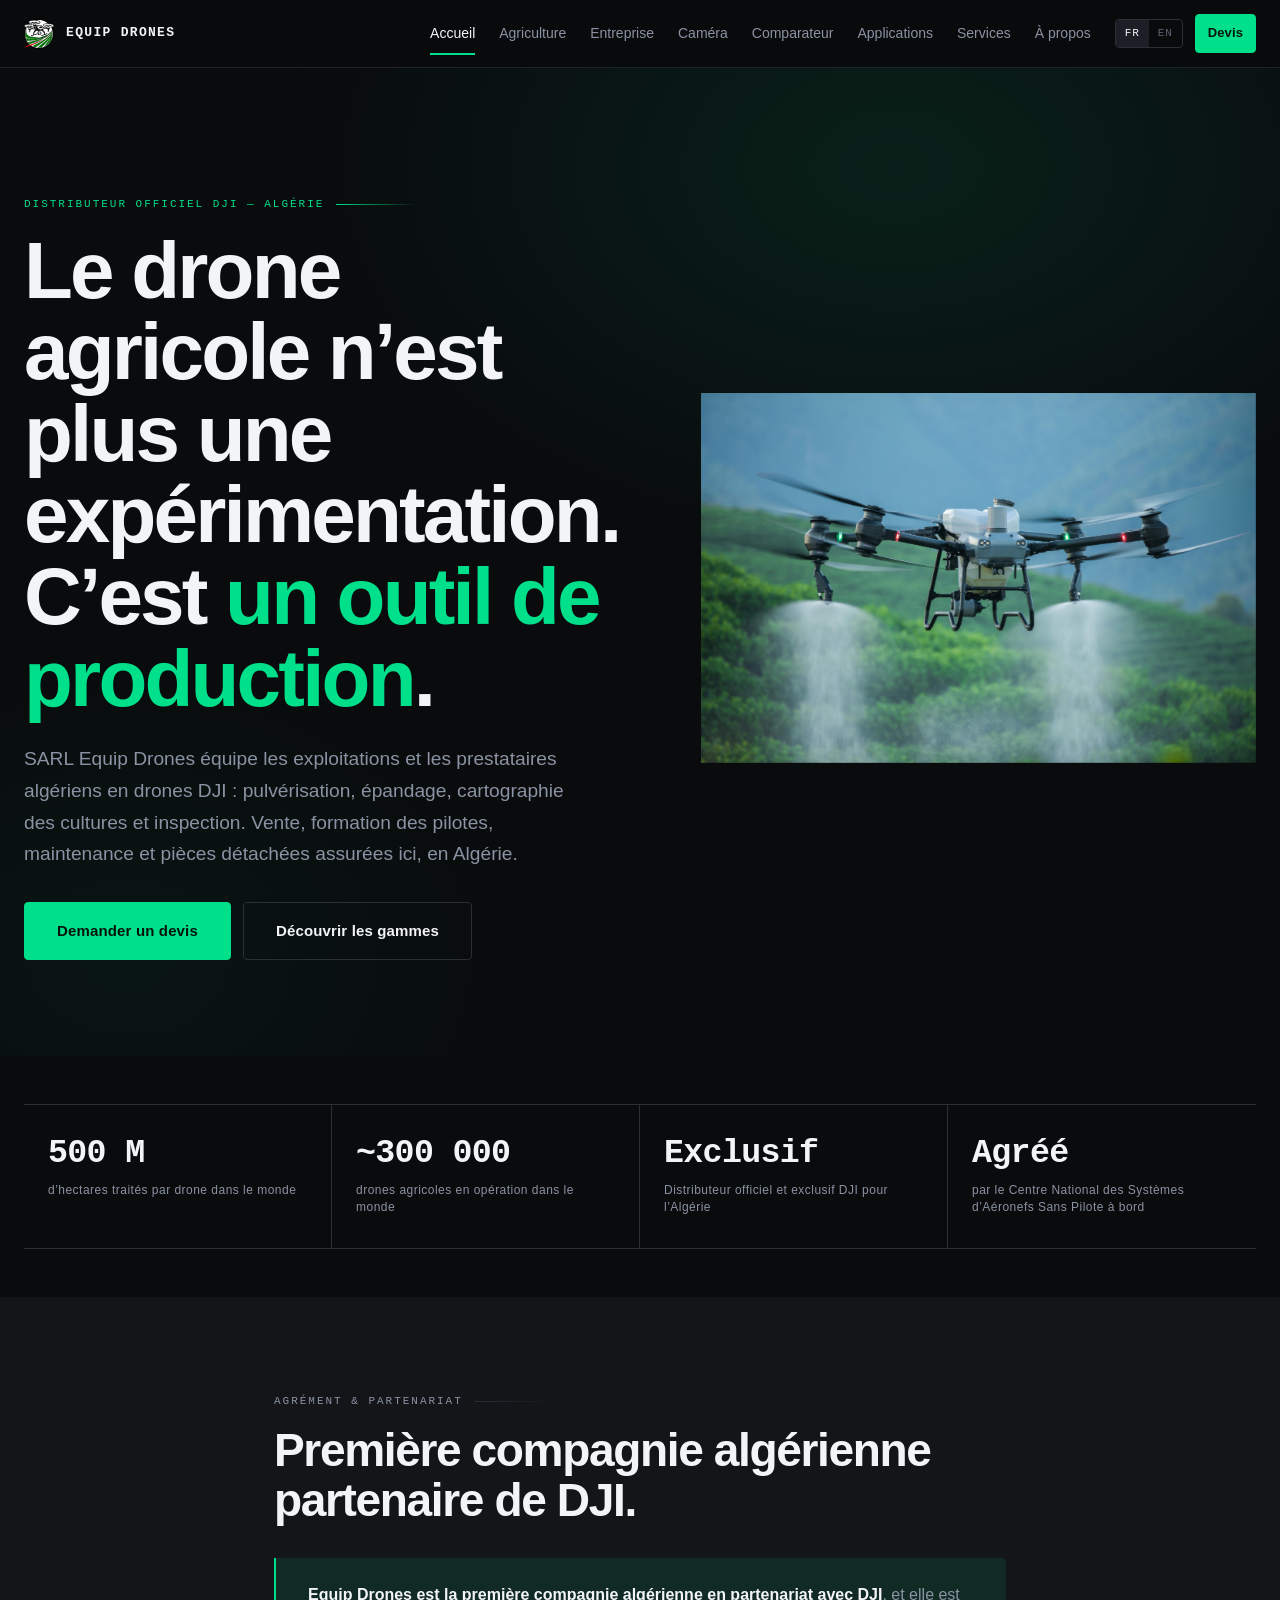
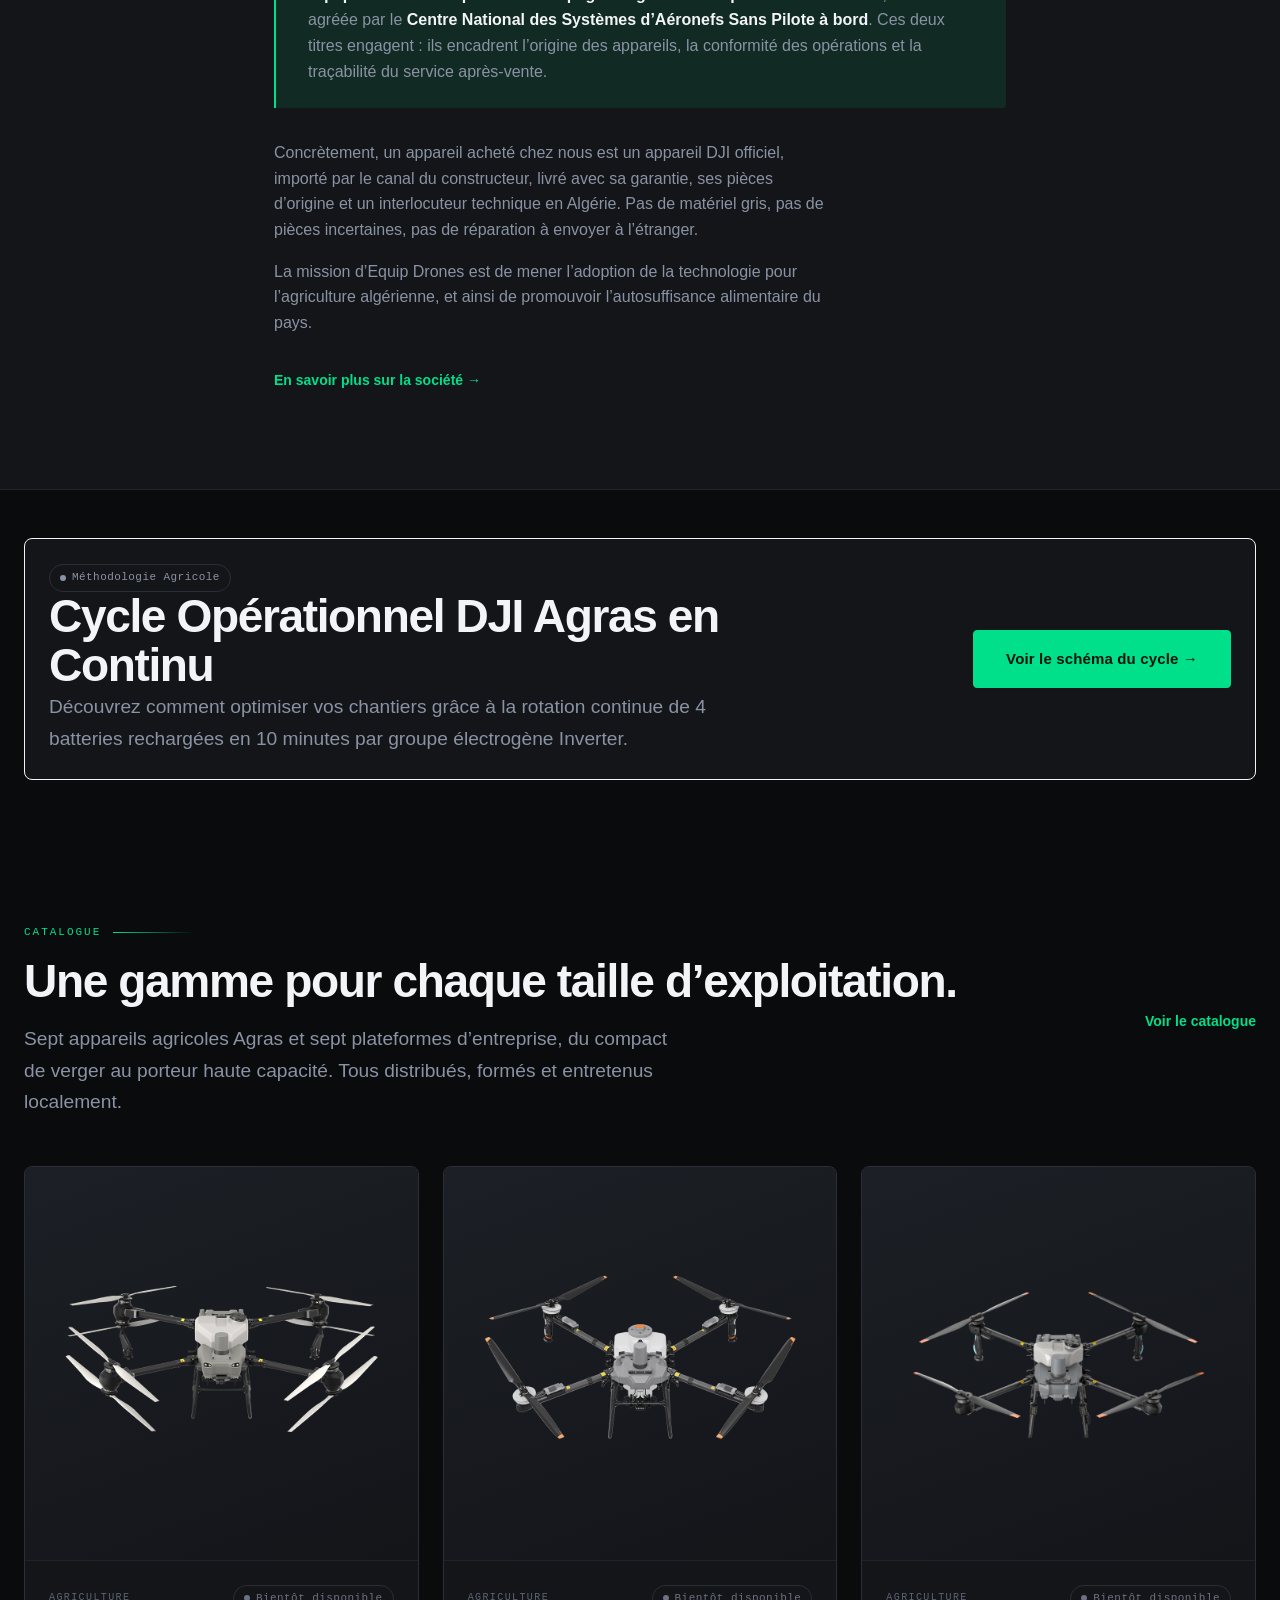
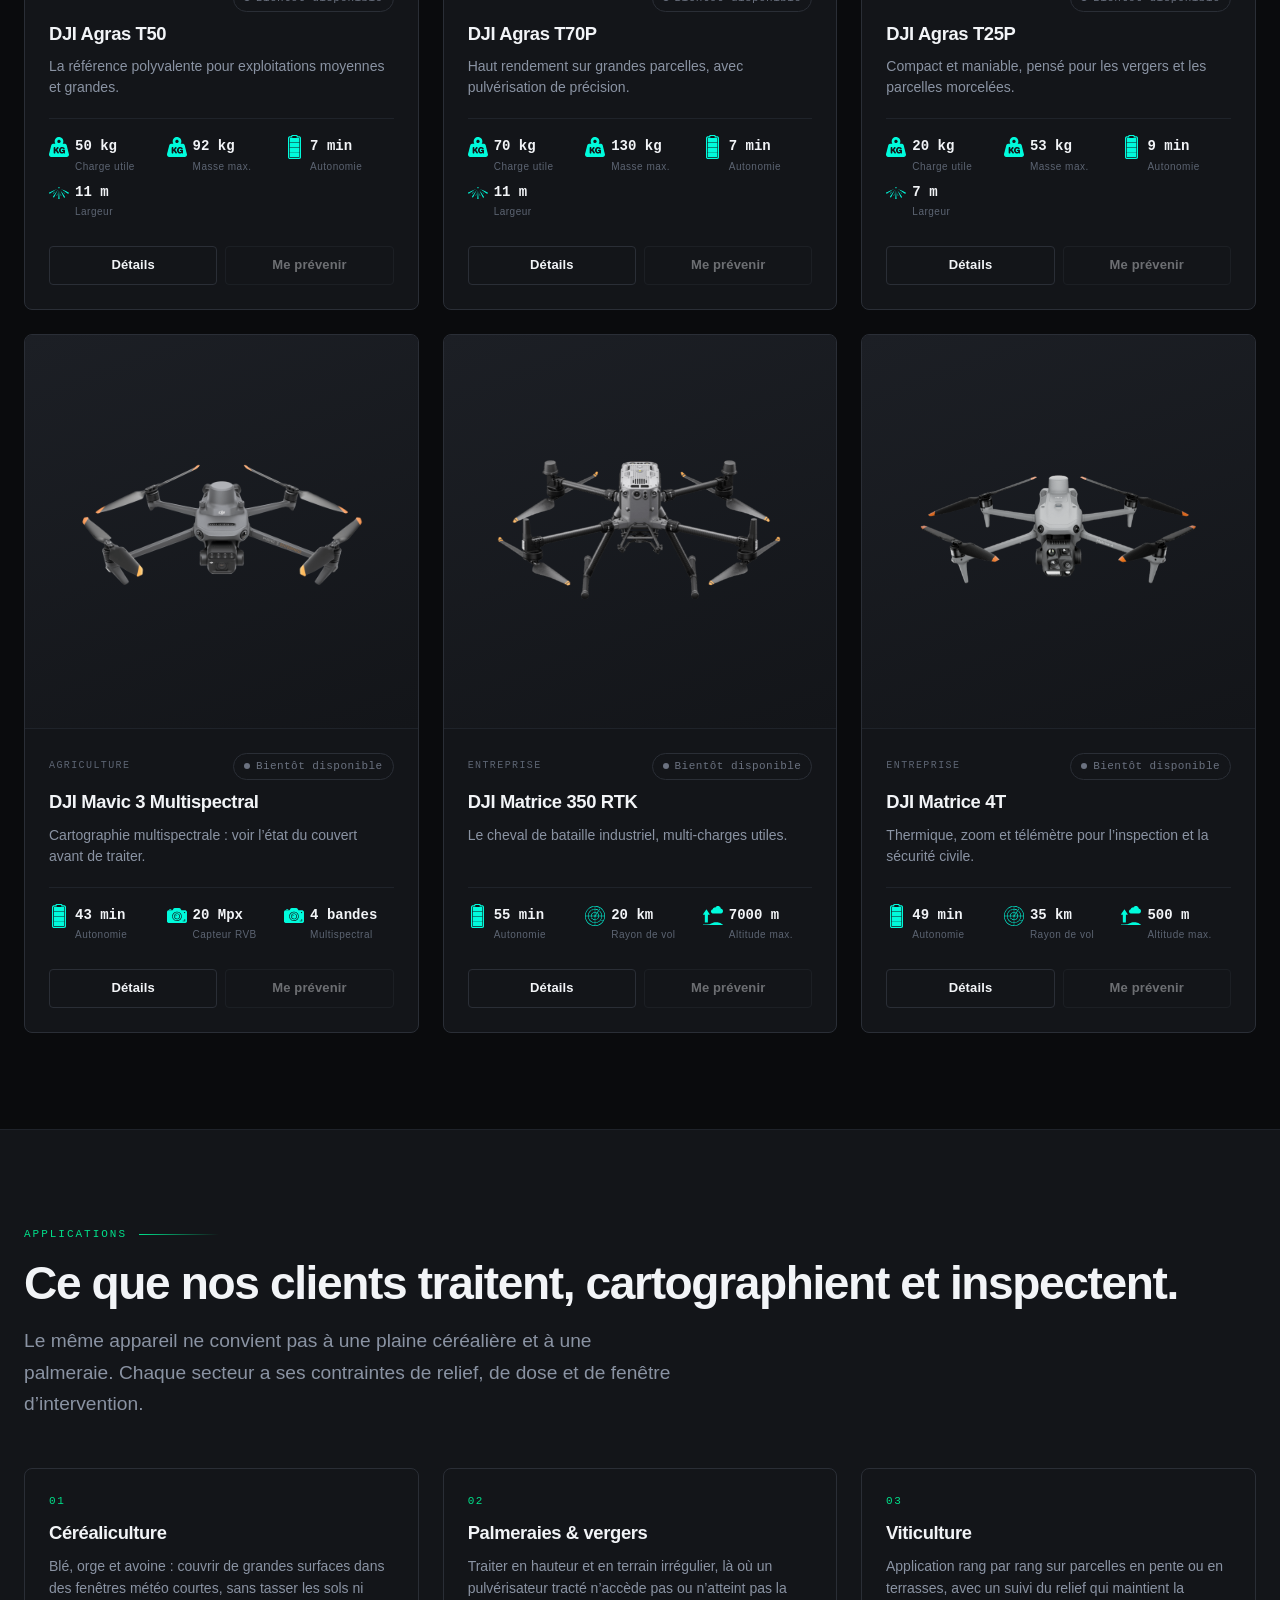
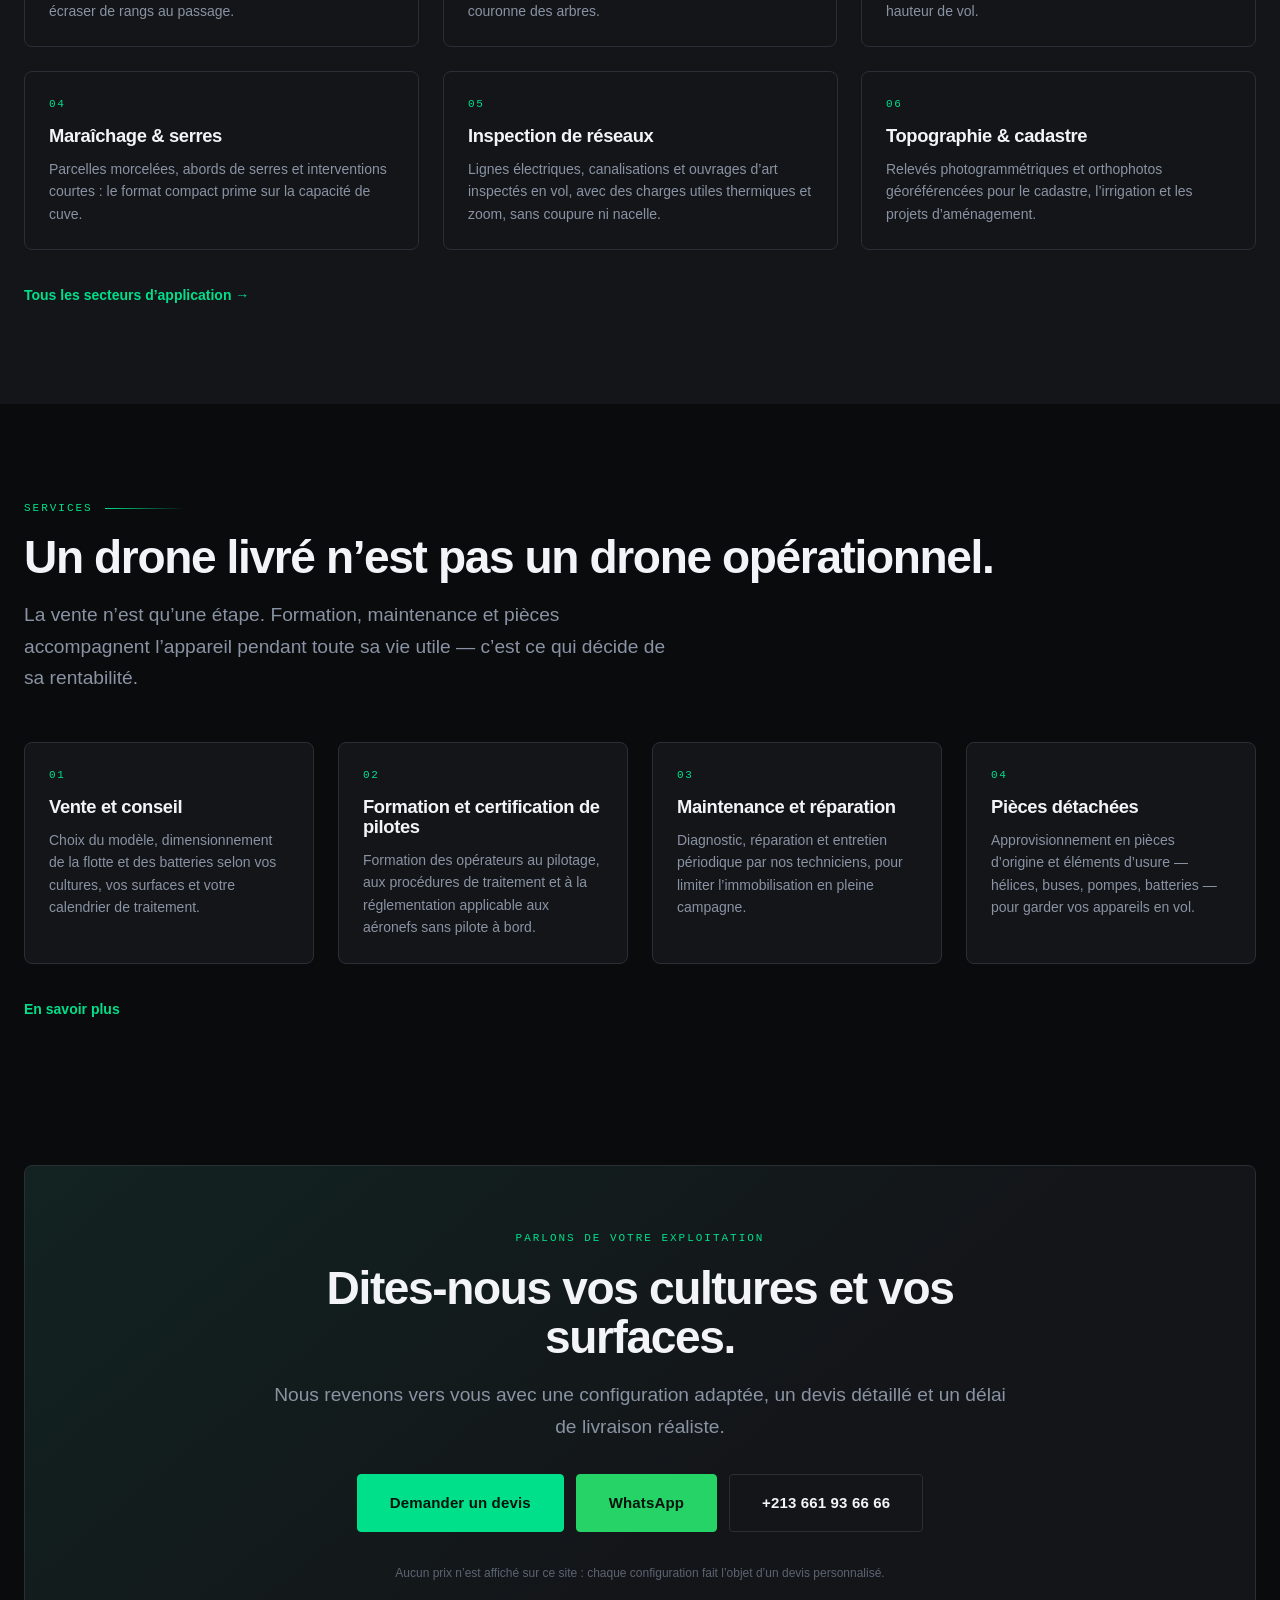
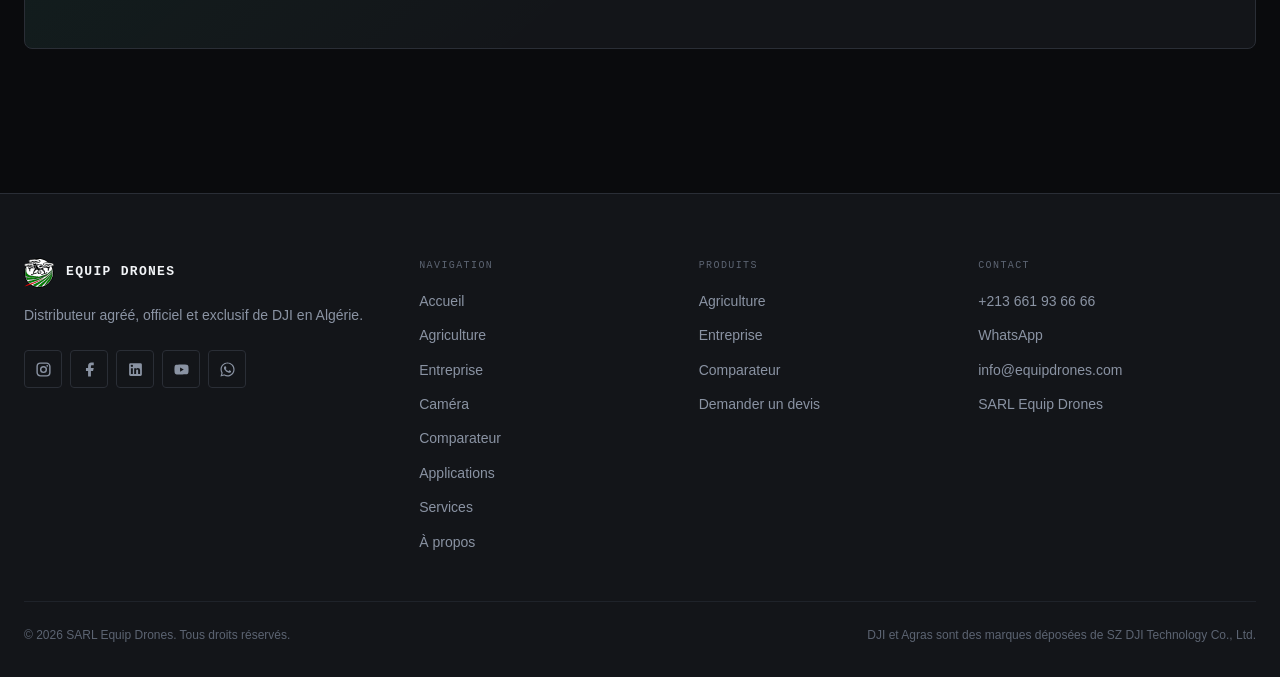
==== index.html @ 746d0f0b "Initial commit" ====
<!DOCTYPE html>
<html lang="fr">
<head>
<meta charset="utf-8">
<meta name="viewport" content="width=device-width, initial-scale=1">
<title>Equip Drones — Distributeur officiel DJI en Algérie</title>
<meta name="description" content="SARL Equip Drones, distributeur officiel et exclusif DJI en Algérie : drones agricoles Agras, plateformes d’entreprise, formation de pilotes, maintenance et pièces détachées. Devis sur demande.">
<link rel="icon" href="assets/img/svg/Logo.svg" type="image/svg+xml">
<link rel="stylesheet" href="assets/css/site.css">
</head>
<body>
<div data-header="home"></div>

<main id="main">

  <!-- ==================================================== 1. HERO ======== -->
  <section class="hero">
    <div class="wrap">
      <div class="hero-grid">
        <div>
          <p class="eyebrow" data-i18n="misc.official">Distributeur officiel DJI — Algérie</p>
          <h1 class="h-hero">Le drone agricole n’est plus une expérimentation.<br>C’est <span class="accent">un outil de production</span>.</h1>
          <p class="lead">SARL Equip Drones équipe les exploitations et les prestataires algériens en drones DJI : pulvérisation, épandage, cartographie des cultures et inspection. Vente, formation des pilotes, maintenance et pièces détachées assurées ici, en Algérie.</p>
          <div class="hero-actions">
            <a class="btn btn-primary btn-lg" href="devis.html" data-i18n="cta.quote">Demander un devis</a>
            <a class="btn btn-lg" href="agriculture.html">Découvrir les gammes</a>
          </div>
        </div>
        <div class="hero-media">
          <img src="assets/img/photos/hero-spray.jpg"
               alt="Drone DJI Agras en pulvérisation au-dessus d’une parcelle cultivée"
               onerror="this.onerror=null;this.src='assets/img/svg/agras-t.svg'">
        </div>
      </div>
    </div>
  </section>

  <!-- ============================================== 2. CHIFFRES CLÉS ===== -->
  <section class="section-sm" aria-label="Chiffres clés">
    <div class="wrap">
      <div class="stat-strip">
        <div class="stat">
          <div class="stat-value">500 M</div>
          <div class="stat-label">d’hectares traités par drone dans le monde</div>
        </div>
        <div class="stat">
          <div class="stat-value">~300 000</div>
          <div class="stat-label">drones agricoles en opération dans le monde</div>
        </div>
        <div class="stat">
          <div class="stat-value">Exclusif</div>
          <div class="stat-label">Distributeur officiel et exclusif DJI pour l’Algérie</div>
        </div>
        <div class="stat">
          <div class="stat-value">Agréé</div>
          <div class="stat-label">par le Centre National des Systèmes d’Aéronefs Sans Pilote à bord</div>
        </div>
      </div>
    </div>
  </section>

  <!-- ============================================= 3. ACCRÉDITATION ====== -->
  <section class="section section-alt">
    <div class="wrap wrap-narrow">
      <p class="eyebrow eyebrow-muted">Agrément &amp; partenariat</p>
      <h2 class="h-section">Première compagnie algérienne partenaire de DJI.</h2>
      <div class="callout mt-6">
        <p class="body"><span class="strong">Equip Drones est la première compagnie algérienne en partenariat avec DJI</span>, et elle est agréée par le <span class="strong">Centre National des Systèmes d’Aéronefs Sans Pilote à bord</span>. Ces deux titres engagent : ils encadrent l’origine des appareils, la conformité des opérations et la traçabilité du service après-vente.</p>
      </div>
      <p class="body mt-6 measure">Concrètement, un appareil acheté chez nous est un appareil DJI officiel, importé par le canal du constructeur, livré avec sa garantie, ses pièces d’origine et un interlocuteur technique en Algérie. Pas de matériel gris, pas de pièces incertaines, pas de réparation à envoyer à l’étranger.</p>
      <p class="body mt-4 measure">La mission d’Equip Drones est de mener l’adoption de la technologie pour l’agriculture algérienne, et ainsi de promouvoir l’autosuffisance alimentaire du pays.</p>
      <p class="mt-6"><a class="link-arrow" href="a-propos.html">En savoir plus sur la société →</a></p>
    </div>
  </section>

  <!-- ============================================= CYCLE OPÉRATIONNEL AGRAS Teaser ===== -->
  <section class="section-sm section-bordered" style="background: var(--color-surface-alt);">
    <div class="wrap">
      <div class="card p-7 row-between items-center" style="gap: var(--spacing-6); border-color: var(--color-accent-subtle);">
        <div style="max-width: 720px;">
          <span class="badge badge-accent mb-3">Méthodologie Agricole</span>
          <h2 class="h-section" style="margin: 0;">Cycle Opérationnel DJI Agras en Continu</h2>
          <p class="lead mt-3">
            Découvrez comment optimiser vos chantiers grâce à la rotation continue de 4 batteries 
            rechargées en 10 minutes par groupe électrogène Inverter.
          </p>
        </div>
        <div>
          <a class="btn btn-primary btn-lg" href="cycle-operationnel-agras.html">Voir le schéma du cycle →</a>
        </div>
      </div>
    </div>
  </section>

  <!-- ============================================= 4. CATALOGUE ========== -->
  <section class="section">
    <div class="wrap">
      <div class="section-head row-between">
        <div>
          <p class="eyebrow">Catalogue</p>
          <h2 class="h-section">Une gamme pour chaque taille d’exploitation.</h2>
          <p class="lead">Sept appareils agricoles Agras et sept plateformes d’entreprise, du compact de verger au porteur haute capacité. Tous distribués, formés et entretenus localement.</p>
        </div>
        <a class="link-arrow" href="catalogue.html" data-i18n="cta.catalogue">Voir le catalogue</a>
      </div>

      <div class="grid grid-3" id="featured-grid">
        <p class="small" data-i18n="misc.loading">Chargement…</p>
      </div>
    </div>
  </section>

  <!-- ========================================== 5. APPLICATIONS ========== -->
  <section class="section section-alt section-bordered">
    <div class="wrap">
      <div class="section-head">
        <p class="eyebrow">Applications</p>
        <h2 class="h-section">Ce que nos clients traitent, cartographient et inspectent.</h2>
        <p class="lead">Le même appareil ne convient pas à une plaine céréalière et à une palmeraie. Chaque secteur a ses contraintes de relief, de dose et de fenêtre d’intervention.</p>
      </div>

      <div class="grid grid-3">
        <a class="card card-hover feature" href="applications.html#cereales">
          <span class="feature-num">01</span>
          <h3 class="feature-title" data-i18n="sector.cereales">Céréaliculture</h3>
          <p class="feature-body">Blé, orge et avoine : couvrir de grandes surfaces dans des fenêtres météo courtes, sans tasser les sols ni écraser de rangs au passage.</p>
        </a>
        <a class="card card-hover feature" href="applications.html#palmeraies">
          <span class="feature-num">02</span>
          <h3 class="feature-title" data-i18n="sector.palmeraies">Palmeraies &amp; vergers</h3>
          <p class="feature-body">Traiter en hauteur et en terrain irrégulier, là où un pulvérisateur tracté n’accède pas ou n’atteint pas la couronne des arbres.</p>
        </a>
        <a class="card card-hover feature" href="applications.html#vignes">
          <span class="feature-num">03</span>
          <h3 class="feature-title" data-i18n="sector.vignes">Viticulture</h3>
          <p class="feature-body">Application rang par rang sur parcelles en pente ou en terrasses, avec un suivi du relief qui maintient la hauteur de vol.</p>
        </a>
        <a class="card card-hover feature" href="applications.html#serres">
          <span class="feature-num">04</span>
          <h3 class="feature-title" data-i18n="sector.serres">Maraîchage &amp; serres</h3>
          <p class="feature-body">Parcelles morcelées, abords de serres et interventions courtes : le format compact prime sur la capacité de cuve.</p>
        </a>
        <a class="card card-hover feature" href="applications.html#inspection">
          <span class="feature-num">05</span>
          <h3 class="feature-title" data-i18n="sector.inspection">Inspection de réseaux</h3>
          <p class="feature-body">Lignes électriques, canalisations et ouvrages d’art inspectés en vol, avec des charges utiles thermiques et zoom, sans coupure ni nacelle.</p>
        </a>
        <a class="card card-hover feature" href="applications.html#topographie">
          <span class="feature-num">06</span>
          <h3 class="feature-title" data-i18n="sector.topographie">Topographie &amp; cadastre</h3>
          <p class="feature-body">Relevés photogrammétriques et orthophotos géoréférencées pour le cadastre, l’irrigation et les projets d’aménagement.</p>
        </a>
      </div>

      <p class="mt-6"><a class="link-arrow" href="applications.html">Tous les secteurs d’application →</a></p>
    </div>
  </section>

  <!-- ============================================== 6. SERVICES ========== -->
  <section class="section">
    <div class="wrap">
      <div class="section-head">
        <p class="eyebrow">Services</p>
        <h2 class="h-section">Un drone livré n’est pas un drone opérationnel.</h2>
        <p class="lead">La vente n’est qu’une étape. Formation, maintenance et pièces accompagnent l’appareil pendant toute sa vie utile — c’est ce qui décide de sa rentabilité.</p>
      </div>

      <div class="grid grid-4">
        <a class="card card-hover feature" href="services.html">
          <span class="feature-num">01</span>
          <h3 class="feature-title">Vente et conseil</h3>
          <p class="feature-body">Choix du modèle, dimensionnement de la flotte et des batteries selon vos cultures, vos surfaces et votre calendrier de traitement.</p>
        </a>
        <a class="card card-hover feature" href="services.html">
          <span class="feature-num">02</span>
          <h3 class="feature-title">Formation et certification de pilotes</h3>
          <p class="feature-body">Formation des opérateurs au pilotage, aux procédures de traitement et à la réglementation applicable aux aéronefs sans pilote à bord.</p>
        </a>
        <a class="card card-hover feature" href="services.html">
          <span class="feature-num">03</span>
          <h3 class="feature-title">Maintenance et réparation</h3>
          <p class="feature-body">Diagnostic, réparation et entretien périodique par nos techniciens, pour limiter l’immobilisation en pleine campagne.</p>
        </a>
        <a class="card card-hover feature" href="services.html">
          <span class="feature-num">04</span>
          <h3 class="feature-title">Pièces détachées</h3>
          <p class="feature-body">Approvisionnement en pièces d’origine et éléments d’usure — hélices, buses, pompes, batteries — pour garder vos appareils en vol.</p>
        </a>
      </div>

      <p class="mt-6"><a class="link-arrow" href="services.html" data-i18n="cta.learnMore">En savoir plus</a></p>
    </div>
  </section>

  <!-- ============================================== 7. CTA BAND ========== -->
  <section class="section-sm">
    <div class="wrap">
      <div class="cta-band">
        <div class="wrap wrap-narrow center">
          <p class="eyebrow eyebrow-plain">Parlons de votre exploitation</p>
          <h2 class="h-section">Dites-nous vos cultures et vos surfaces.</h2>
          <p class="lead mt-4">Nous revenons vers vous avec une configuration adaptée, un devis détaillé et un délai de livraison réaliste.</p>
          <div class="btn-row">
            <a class="btn btn-primary btn-lg" href="devis.html" data-i18n="cta.quote">Demander un devis</a>
            <a class="btn btn-wa btn-lg" href="https://wa.me/213661936666" target="_blank" rel="noopener noreferrer">WhatsApp</a>
            <a class="btn btn-lg" href="tel:+213661936666">+213 661 93 66 66</a>
          </div>
          <p class="tiny mt-6" data-i18n="quote.noPrice">Aucun prix n’est affiché sur ce site : chaque configuration fait l’objet d’un devis personnalisé.</p>
        </div>
      </div>
    </div>
  </section>

</main>

<div data-footer></div>

<script src="assets/js/theme-config.js"></script>
<script src="assets/js/data.js"></script>
<script src="assets/js/i18n.js"></script>
<script src="assets/js/app.js"></script>
<script>
/* Grille « catalogue en vedette » : 6 appareils, agriculture + entreprise. */
(function () {
  'use strict';

  var FEATURED = ['t50', 't70p', 't25p', 'mavic-3m', 'matrice-350-rtk', 'matrice-4t'];

  function render() {
    var grid = document.getElementById('featured-grid');
    if (!grid || !window.ED) return;

    var html = FEATURED
      .map(function (id) { return ED.data.byId(id); })
      .filter(Boolean)
      .map(function (p) { return ED.ui.productCard(p); })
      .join('');

    grid.innerHTML = html ||
      '<p class="small">' + ED.i18n.t('cat.empty') + '</p>';
    ED.i18n.apply(grid);
  }

  document.addEventListener('ed:ready', render);
  document.addEventListener('ed:langchange', render);
})();
</script>
  <script src="assets/js/motion.js"></script>
</body>
</html>
---- assets/css/site.css ----
/* ==========================================================================
   EQUIP DRONES — Design system
   Dark technical premium. Single stylesheet, no imports, no external assets.
   FROZEN: page authors consume these classes, they do not add CSS here.
   ========================================================================== */

/* --------------------------------------------------------------------------
   1. Tokens
   -------------------------------------------------------------------------- */
:root {
  /* ========== Theme Configuration Variables ==========
     These are applied by assets/js/theme-config.js.
     Edit theme-config.js to customize the site appearance.
  */
  --color-primary: #0A0B0D;
  --color-secondary: #131519;
  --color-accent: #00E08A;
  --color-text: #F2F4F7;
  --color-text-muted: #8A93A3;
  --color-border: #2A2E36;
  --color-background: #0A0B0D;
  --color-success: #00C46A;
  --color-warning: #FFB020;
  --color-error: #FF5A5A;
  --color-icon: #00E08A;

  --spacing-xs: 4px;
  --spacing-sm: 8px;
  --spacing-md: 12px;
  --spacing-lg: 16px;
  --spacing-xl: 24px;
  --spacing-xxl: 32px;

  --font-size-base: 16px;
  --font-size-sm: 14px;
  --font-size-lg: 18px;
  --font-size-xl: 20px;
  --font-size-2xl: 24px;
  --font-family: -apple-system, BlinkMacSystemFont, "Segoe UI", Inter, Roboto, "Helvetica Neue", Arial, sans-serif;
  --font-weight: 400;
  --font-weight-bold: 600;

  --shadow-sm: 0 2px 4px rgba(0, 0, 0, 0.1);
  --shadow-md: 0 4px 12px rgba(0, 0, 0, 0.15);
  --shadow-lg: 0 8px 24px rgba(0, 0, 0, 0.2);

  --radius-sm: 4px;
  --radius-md: 8px;
  --radius-lg: 8px;
  --radius-full: 9999px;

  --transition-fast: 150ms ease-in-out;
  --transition-normal: 300ms ease-in-out;
  --transition-slow: 500ms ease-in-out;

  /* ========== Legacy Variables (preserved for compatibility) ==========
     These map to the new theme variables above.
  */
  --bg:          var(--color-primary);
  --bg-alt:      var(--color-secondary);
  --surface:     #131519;
  --surface-2:   #1C1F25;
  --border:      var(--color-border);
  --border-soft: #1F232A;

  --text:        var(--color-text);
  --muted:       var(--color-text-muted);
  --dim:         #5C6472;

  --accent:      var(--color-accent);
  --accent-dim:  #00B36E;
  --accent-ghost: rgba(0, 224, 138, 0.10);

  --ok:          var(--color-success);
  --warn:        var(--color-warning);
  --off:         #6B7280;
  --danger:      var(--color-error);

  --mono: ui-monospace, "SF Mono", "Cascadia Mono", "JetBrains Mono", Menlo, Consolas, monospace;
  --sans: var(--font-family);

  --s1: 4px;  --s2: 8px;  --s3: 12px; --s4: 16px; --s5: 24px;
  --s6: 32px; --s7: 48px; --s8: 64px; --s9: 96px; --s10: 128px;

  --wrap: 1280px;
  --radius: 4px;
  --radius-lg: 8px;

  --t: 180ms cubic-bezier(0.4, 0, 0.2, 1);

  --header-h: 68px;
}

/* --------------------------------------------------------------------------
   2. Base
   -------------------------------------------------------------------------- */
*, *::before, *::after { box-sizing: border-box; }

html { -webkit-text-size-adjust: 100%; scroll-behavior: smooth; }

body {
  margin: 0;
  background: var(--bg);
  color: var(--text);
  font-family: var(--sans);
  font-size: 16px;
  line-height: 1.6;
  -webkit-font-smoothing: antialiased;
  text-rendering: optimizeLegibility;
  overflow-x: hidden;
}

img, svg, video { max-width: 100%; height: auto; display: block; }

a { color: inherit; text-decoration: none; }

button, input, select, textarea { font: inherit; color: inherit; }

h1, h2, h3, h4 { margin: 0; line-height: 1.1; font-weight: 600; letter-spacing: -0.02em; }
p  { margin: 0; }
ul, ol { margin: 0; padding: 0; list-style: none; }

:focus-visible {
  outline: 2px solid var(--accent);
  outline-offset: 3px;
  border-radius: 2px;
}

::selection { background: var(--accent); color: #04140D; }

.skip-link {
  position: absolute; left: -9999px; top: 0; z-index: 200;
  background: var(--accent); color: #04140D;
  padding: var(--s3) var(--s5); font-weight: 600;
}
.skip-link:focus { left: 0; }

/* --------------------------------------------------------------------------
   3. Layout
   -------------------------------------------------------------------------- */
.wrap { width: 100%; max-width: var(--wrap); margin-inline: auto; padding-inline: var(--s5); }
.wrap-narrow { max-width: 780px; }

.section    { padding-block: var(--s9); }
.section-sm { padding-block: var(--s7); }
.section-alt { background: var(--bg-alt); }
.section-bordered { border-top: 1px solid var(--border-soft); }

.grid { display: grid; gap: var(--s5); }
.grid-2 { grid-template-columns: repeat(2, 1fr); }
.grid-3 { grid-template-columns: repeat(3, 1fr); }
.grid-4 { grid-template-columns: repeat(4, 1fr); }

.stack   { display: flex; flex-direction: column; gap: var(--s4); }
.stack-2 { display: flex; flex-direction: column; gap: var(--s2); }
.stack-6 { display: flex; flex-direction: column; gap: var(--s6); }
.row     { display: flex; align-items: center; gap: var(--s3); flex-wrap: wrap; }
.row-between { display: flex; align-items: center; justify-content: space-between; gap: var(--s4); flex-wrap: wrap; }

/* --------------------------------------------------------------------------
   4. Typography
   -------------------------------------------------------------------------- */
.eyebrow {
  font-family: var(--mono);
  font-size: 11px;
  letter-spacing: 0.18em;
  text-transform: uppercase;
  color: var(--accent);
  margin: 0 0 var(--s4);
  display: flex; align-items: center; gap: var(--s3);
}
.eyebrow::after {
  content: ""; flex: 1; height: 1px; max-width: 80px;
  background: linear-gradient(90deg, var(--accent), transparent);
}
.eyebrow-muted { color: var(--muted); }
.eyebrow-muted::after { background: linear-gradient(90deg, var(--border), transparent); }
.eyebrow-plain::after { display: none; }

.h-hero    { font-size: clamp(2.5rem, 6.5vw, 5rem);   line-height: 1.02; letter-spacing: -0.035em; }
.h-section { font-size: clamp(1.9rem, 3.6vw, 3rem);   line-height: 1.08; letter-spacing: -0.03em; }
.h-card    { font-size: clamp(1.15rem, 1.7vw, 1.4rem); }
.h-sub     { font-size: clamp(1rem, 1.4vw, 1.15rem); font-weight: 600; }

.lead    { font-size: clamp(1.05rem, 1.5vw, 1.25rem); color: var(--muted); line-height: 1.65; }
.body    { color: var(--muted); }
.small   { font-size: 14px; color: var(--muted); }
.tiny    { font-size: 12px; color: var(--dim); }
.mono    { font-family: var(--mono); font-variant-numeric: tabular-nums; }
.accent  { color: var(--accent); }
.strong  { color: var(--text); font-weight: 600; }
.measure { max-width: 62ch; }
.center  { text-align: center; }
.center .eyebrow { justify-content: center; }
.center .eyebrow::after, .center .eyebrow::before { display: none; }

.section-head { margin-bottom: var(--s7); }
.section-head .lead { margin-top: var(--s4); max-width: 62ch; }
.section-head.center .lead { margin-inline: auto; }

/* --------------------------------------------------------------------------
   5. Buttons
   -------------------------------------------------------------------------- */
.btn {
  display: inline-flex; align-items: center; justify-content: center; gap: var(--s2);
  padding: var(--s3) var(--s5);
  min-height: 46px;
  border: 1px solid var(--border);
  border-radius: var(--radius);
  background: transparent;
  color: var(--text);
  font-size: 14px; font-weight: 600;
  letter-spacing: 0.01em;
  cursor: pointer;
  transition: background var(--t), border-color var(--t), color var(--t), transform var(--t);
  white-space: nowrap;
  text-align: center;
}
.btn:hover { border-color: var(--muted); background: var(--surface-2); }
.btn:active { transform: translateY(1px); }

.btn-primary {
  background: var(--accent); border-color: var(--accent); color: #04140D;
}
.btn-primary:hover { background: var(--accent-dim); border-color: var(--accent-dim); color: #04140D; }

.btn-ghost { border-color: var(--border); color: var(--muted); }
.btn-ghost:hover { color: var(--text); }

.btn-sm { min-height: 36px; padding: var(--s2) var(--s3); font-size: 13px; }
.btn-lg { min-height: 54px; padding: var(--s4) var(--s6); font-size: 15px; }
.btn-block { width: 100%; }

.btn[disabled], .btn[aria-disabled="true"] {
  opacity: 0.4; cursor: not-allowed; pointer-events: none;
}

.btn-wa { background: #25D366; border-color: #25D366; color: #04140D; }
.btn-wa:hover { background: #1EB855; border-color: #1EB855; color: #04140D; }

.link-arrow {
  display: inline-flex; align-items: center; gap: var(--s2);
  color: var(--accent); font-weight: 600; font-size: 14px;
  transition: gap var(--t);
}
.link-arrow:hover { gap: var(--s3); }

/* --------------------------------------------------------------------------
   6. Header
   -------------------------------------------------------------------------- */
/* app.js injecte l'en-tête et le pied de page dans ces conteneurs. Sans
   `display: contents`, le <div data-header> forme un bloc de la hauteur de
   l'en-tête : `position: sticky` s'y trouve alors borné et l'en-tête disparaît
   dès les premiers pixels de défilement au lieu de rester épinglé. */
[data-header], [data-footer] { display: contents; }

.site-header {
  position: sticky; top: 0; z-index: 100;
  height: var(--header-h);
  background: rgba(10, 11, 13, 0.85);
  backdrop-filter: blur(12px);
  -webkit-backdrop-filter: blur(12px);
  border-bottom: 1px solid var(--border-soft);
}
.site-header .wrap { height: 100%; display: flex; align-items: center; gap: var(--s5); }

.brand { display: flex; align-items: center; gap: var(--s3); flex-shrink: 0; }
.brand img { height: 30px; width: auto; }
.brand-text {
  font-family: var(--mono); font-size: 13px; font-weight: 700;
  letter-spacing: 0.1em; text-transform: uppercase;
}

.nav { display: flex; align-items: center; gap: var(--s5); margin-left: auto; }
.nav a {
  font-size: 14px; color: var(--muted); font-weight: 500;
  transition: color var(--t); position: relative; padding-block: var(--s2);
}
.nav a:hover { color: var(--text); }
.nav a[aria-current="page"] { color: var(--text); }
.nav a[aria-current="page"]::after {
  content: ""; position: absolute; left: 0; right: 0; bottom: -2px;
  height: 2px; background: var(--accent);
}

.header-actions { display: flex; align-items: center; gap: var(--s3); flex-shrink: 0; }

.lang-toggle { display: flex; border: 1px solid var(--border); border-radius: var(--radius); overflow: hidden; }
.lang-toggle button {
  background: transparent; border: 0; cursor: pointer;
  padding: 5px 9px; font-family: var(--mono); font-size: 11px;
  letter-spacing: 0.08em; color: var(--dim); transition: all var(--t);
}
.lang-toggle button[aria-pressed="true"] { background: var(--surface-2); color: var(--text); }
.lang-toggle button:hover { color: var(--text); }

.cart-link { position: relative; display: inline-flex; align-items: center; gap: var(--s2); }
.cart-count {
  display: inline-flex; align-items: center; justify-content: center;
  min-width: 19px; height: 19px; padding-inline: 5px;
  background: var(--accent); color: #04140D;
  border-radius: 10px;
  font-family: var(--mono); font-size: 11px; font-weight: 700; line-height: 1;
}
.cart-count[data-empty="true"] { display: none; }

.nav-toggle { display: none; background: transparent; border: 1px solid var(--border); border-radius: var(--radius); width: 40px; height: 40px; cursor: pointer; align-items: center; justify-content: center; }
.nav-toggle span { display: block; width: 16px; height: 1.5px; background: var(--text); position: relative; }
.nav-toggle span::before, .nav-toggle span::after { content: ""; position: absolute; left: 0; width: 16px; height: 1.5px; background: var(--text); }
.nav-toggle span::before { top: -5px; } .nav-toggle span::after { top: 5px; }

/* --------------------------------------------------------------------------
   7. Hero
   -------------------------------------------------------------------------- */
.hero { position: relative; padding-block: var(--s10) var(--s9); overflow: hidden; }
.hero::before {
  content: ""; position: absolute; inset: 0; z-index: 0;
  background:
    radial-gradient(ellipse 70% 60% at 70% 10%, rgba(0, 224, 138, 0.10), transparent 70%),
    radial-gradient(ellipse 50% 50% at 10% 90%, rgba(0, 224, 138, 0.05), transparent 70%);
  pointer-events: none;
}
.hero .wrap { position: relative; z-index: 1; }
.hero-grid { display: grid; grid-template-columns: 1.05fr 0.95fr; gap: var(--s8); align-items: center; }
.hero-actions { display: flex; gap: var(--s3); flex-wrap: wrap; margin-top: var(--s6); }
.hero .lead { margin-top: var(--s5); max-width: 52ch; }
.hero-media { position: relative; }
.hero-media img { width: 100%; object-fit: contain; }

.page-head { padding-block: var(--s8) var(--s6); border-bottom: 1px solid var(--border-soft); }
.page-head .lead { margin-top: var(--s4); }

/* --------------------------------------------------------------------------
   8. Stat strip
   -------------------------------------------------------------------------- */
.stat-strip {
  display: grid; grid-template-columns: repeat(4, 1fr);
  border-block: 1px solid var(--border);
}
.stat {
  padding: var(--s6) var(--s5);
  border-right: 1px solid var(--border);
}
.stat:last-child { border-right: 0; }
.stat-value {
  font-family: var(--mono); font-size: clamp(1.5rem, 2.6vw, 2.1rem);
  font-weight: 700; color: var(--text); line-height: 1; letter-spacing: -0.02em;
  font-variant-numeric: tabular-nums;
}
.stat-label {
  margin-top: var(--s3); font-size: 12px; color: var(--muted);
  letter-spacing: 0.04em; line-height: 1.4;
}

/* --------------------------------------------------------------------------
   9. Cards
   -------------------------------------------------------------------------- */
.card {
  background: var(--surface);
  border: 1px solid var(--border);
  border-radius: var(--radius-lg);
  padding: var(--s5);
  transition: border-color var(--t), background var(--t), transform var(--t);
}
.card-hover:hover { border-color: var(--muted); transform: translateY(-2px); }

/* Product card */
.p-card {
  display: flex; flex-direction: column;
  background: var(--surface);
  border: 1px solid var(--border);
  border-radius: var(--radius-lg);
  overflow: hidden;
  transition: border-color var(--t), transform var(--t);
}
.p-card:hover { border-color: var(--muted); transform: translateY(-3px); }
.p-card-media {
  position: relative;
  aspect-ratio: 4 / 3;
  background: linear-gradient(160deg, var(--surface-2), var(--surface));
  display: flex; align-items: center; justify-content: center;
  padding: var(--s5);
  border-bottom: 1px solid var(--border-soft);
}
.p-card-media img { max-height: 100%; width: auto; object-fit: contain; }
.p-card-body { padding: var(--s5); display: flex; flex-direction: column; gap: var(--s3); flex: 1; }
.p-card-cat {
  font-family: var(--mono); font-size: 10px; letter-spacing: 0.14em;
  text-transform: uppercase; color: var(--dim);
}
.p-card-title { font-size: 1.15rem; font-weight: 600; letter-spacing: -0.02em; }
.p-card-tagline { font-size: 14px; color: var(--muted); line-height: 1.5; flex: 1; }
.p-card-specs {
  display: grid; grid-template-columns: repeat(3, 1fr);
  gap: var(--s2);
  border-top: 1px solid var(--border-soft);
  padding-top: var(--s4); margin-top: var(--s2);
}
.p-card-spec { min-width: 0; display: grid; grid-template-columns: 20px minmax(0, 1fr); gap: 6px; align-items: start; }
.p-card-spec--plain { display: block; }
.p-card-spec-icon, .spec-icon {
  width: 24px; height: 24px; display: inline-block; vertical-align: middle;
  object-fit: contain; flex-shrink: 0;
  filter: invert(70%) sepia(100%) saturate(1000%) hue-rotate(115deg);
}
.p-card-spec-v { font-family: var(--mono); font-size: 14px; font-weight: 700; color: var(--text); }
.p-card-spec-l { font-size: 10px; color: var(--dim); letter-spacing: 0.05em; margin-top: 2px; line-height: 1.3; }
.p-card-actions { display: flex; gap: var(--s2); margin-top: var(--s4); }
.p-card-actions .btn { flex: 1; }

/* --------------------------------------------------------------------------
   10. Badges
   -------------------------------------------------------------------------- */
.badge {
  display: inline-flex; align-items: center; gap: 6px;
  padding: 4px 10px;
  border-radius: 100px;
  border: 1px solid var(--border);
  font-family: var(--mono); font-size: 11px; letter-spacing: 0.04em;
  color: var(--muted);
  white-space: nowrap;
}
.badge::before { content: ""; width: 6px; height: 6px; border-radius: 50%; background: currentColor; flex-shrink: 0; }
.badge-in_stock    { color: var(--ok);   border-color: rgba(0, 196, 106, 0.35); background: rgba(0, 196, 106, 0.08); }
.badge-on_order    { color: var(--warn); border-color: rgba(255, 176, 32, 0.35); background: rgba(255, 176, 32, 0.08); }
.badge-coming_soon { color: var(--off);  border-color: var(--border); background: transparent; }

.tag {
  display: inline-block; padding: 3px 9px;
  border: 1px solid var(--border); border-radius: var(--radius);
  font-size: 11px; color: var(--muted); font-family: var(--mono); letter-spacing: 0.04em;
}

/* --------------------------------------------------------------------------
   11. Spec table
   -------------------------------------------------------------------------- */
.spec-group { border-top: 1px solid var(--border); padding-top: var(--s5); margin-top: var(--s6); }
.spec-group:first-child { margin-top: 0; }
.spec-group-title {
  font-family: var(--mono); font-size: 11px; letter-spacing: 0.14em;
  text-transform: uppercase; color: var(--accent); margin-bottom: var(--s4);
}
.spec-table { width: 100%; border-collapse: collapse; }
.spec-table tr { border-bottom: 1px solid var(--border-soft); }
.spec-table tr:last-child { border-bottom: 0; }
.spec-table th {
  text-align: left; font-weight: 400; color: var(--muted);
  padding: var(--s3) var(--s4) var(--s3) 0; font-size: 14px; width: 45%;
  vertical-align: top;
}
.spec-table td {
  padding: var(--s3) 0; font-family: var(--mono); font-size: 14px;
  color: var(--text); font-variant-numeric: tabular-nums; vertical-align: top;
}

.table-scroll { overflow-x: auto; -webkit-overflow-scrolling: touch; }

/* Comparator */
.cmp-table { width: 100%; border-collapse: collapse; min-width: 640px; }
.cmp-table th, .cmp-table td {
  padding: var(--s3) var(--s4); text-align: left; vertical-align: top;
  border-bottom: 1px solid var(--border-soft);
}
/* `top: 0`, not var(--header-h): .table-scroll is itself the scrollport, so the
   offset must be relative to the wrapper, not to the page header. */
.cmp-table thead th {
  position: sticky; top: 0; z-index: 5;
  background: var(--bg); border-bottom: 1px solid var(--border);
  font-size: 15px; font-weight: 600;
}
.cmp-table tbody th {
  font-weight: 400; color: var(--muted); font-size: 14px; width: 220px;
}
.cmp-table tbody td { font-family: var(--mono); font-size: 14px; font-variant-numeric: tabular-nums; }

/* These two rules must out-specify `.cmp-table tbody th/td` (0,1,2), hence the
   full `.cmp-table tbody tr.x` chain rather than a bare `.x th`. */
.cmp-table tbody tr.cmp-row-same th,
.cmp-table tbody tr.cmp-row-same td { color: var(--dim); }
.cmp-table tbody tr.cmp-group-row th {
  font-family: var(--mono); font-size: 11px; letter-spacing: 0.14em;
  text-transform: uppercase; color: var(--accent); width: auto;
  padding-top: var(--s6); border-bottom: 1px solid var(--border);
}

/* --------------------------------------------------------------------------
   12. Filters
   -------------------------------------------------------------------------- */
.filter-bar {
  display: flex; flex-wrap: wrap; gap: var(--s5);
  padding-block: var(--s5);
  border-bottom: 1px solid var(--border-soft);
  align-items: flex-end;
}
.filter-group { display: flex; flex-direction: column; gap: var(--s2); }
.filter-label {
  font-family: var(--mono); font-size: 10px; letter-spacing: 0.14em;
  text-transform: uppercase; color: var(--dim);
}
.chips { display: flex; flex-wrap: wrap; gap: var(--s2); }
.chip {
  padding: 7px 14px;
  border: 1px solid var(--border); border-radius: 100px;
  background: transparent; color: var(--muted);
  font-size: 13px; cursor: pointer; transition: all var(--t);
}
.chip:hover { color: var(--text); border-color: var(--muted); }
.chip[aria-pressed="true"] {
  background: var(--accent-ghost); border-color: var(--accent); color: var(--accent);
}
.result-count { font-family: var(--mono); font-size: 12px; color: var(--dim); margin-left: auto; }

.empty-state {
  padding: var(--s9) var(--s5); text-align: center;
  border: 1px dashed var(--border); border-radius: var(--radius-lg);
}

/* --------------------------------------------------------------------------
   13. Forms
   -------------------------------------------------------------------------- */
.field { display: flex; flex-direction: column; gap: var(--s2); }
.field label { font-size: 13px; color: var(--muted); font-weight: 500; }
.field .req { color: var(--accent); }

.input, .select, .textarea {
  width: 100%;
  padding: var(--s3) var(--s4);
  min-height: 46px;
  background: var(--surface);
  border: 1px solid var(--border);
  border-radius: var(--radius);
  color: var(--text);
  font-size: 15px;
  transition: border-color var(--t), background var(--t);
}
.input::placeholder, .textarea::placeholder { color: var(--dim); }
.input:hover, .select:hover, .textarea:hover { border-color: var(--muted); }
.input:focus, .select:focus, .textarea:focus {
  outline: none; border-color: var(--accent); background: var(--surface-2);
}
.textarea { min-height: 120px; resize: vertical; line-height: 1.6; }
.select {
  appearance: none;
  background-image: url("data:image/svg+xml;charset=utf-8,%3Csvg xmlns='http://www.w3.org/2000/svg' width='12' height='8' viewBox='0 0 12 8'%3E%3Cpath fill='%238A93A3' d='M6 8 0 0h12z'/%3E%3C/svg%3E");
  background-repeat: no-repeat;
  background-position: right var(--s4) center;
  padding-right: var(--s7);
}
.field-error .input, .field-error .select, .field-error .textarea { border-color: var(--danger); }
.error-msg { font-size: 12px; color: var(--danger); }
.error-msg:empty { display: none; }

.form-grid { display: grid; grid-template-columns: repeat(2, 1fr); gap: var(--s4); }
.form-grid .span-2 { grid-column: 1 / -1; }

/* Quantity stepper */
.qty { display: inline-flex; align-items: center; border: 1px solid var(--border); border-radius: var(--radius); overflow: hidden; }
.qty button {
  width: 36px; height: 38px; background: transparent; border: 0;
  color: var(--muted); cursor: pointer; font-size: 18px; line-height: 1;
  transition: background var(--t), color var(--t);
}
.qty button:hover { background: var(--surface-2); color: var(--text); }
.qty input {
  width: 46px; height: 38px; text-align: center;
  background: transparent; border: 0;
  border-inline: 1px solid var(--border);
  font-family: var(--mono); font-size: 14px; font-variant-numeric: tabular-nums;
  -moz-appearance: textfield;
}
.qty input::-webkit-outer-spin-button, .qty input::-webkit-inner-spin-button { -webkit-appearance: none; margin: 0; }

/* --------------------------------------------------------------------------
   14. Cart lines
   -------------------------------------------------------------------------- */
.cart-line {
  display: grid; grid-template-columns: 88px 1fr auto auto;
  gap: var(--s4); align-items: center;
  padding: var(--s4) 0;
  border-bottom: 1px solid var(--border-soft);
}
.cart-line-media {
  aspect-ratio: 1; background: var(--surface-2);
  border: 1px solid var(--border-soft); border-radius: var(--radius);
  display: flex; align-items: center; justify-content: center; padding: var(--s2);
}
.cart-line-media img { max-height: 100%; width: auto; object-fit: contain; }
.btn-remove {
  background: transparent; border: 0; cursor: pointer;
  color: var(--dim); font-size: 13px; padding: var(--s2);
  transition: color var(--t);
}
.btn-remove:hover { color: var(--danger); }

/* --------------------------------------------------------------------------
   15. CTA band / callout
   -------------------------------------------------------------------------- */
.cta-band {
  border: 1px solid var(--border);
  border-radius: var(--radius-lg);
  background:
    linear-gradient(140deg, rgba(0, 224, 138, 0.07), transparent 60%),
    var(--surface);
  padding: var(--s8) var(--s7);
  text-align: center;
}
.cta-band .btn-row { display: flex; gap: var(--s3); justify-content: center; flex-wrap: wrap; margin-top: var(--s6); }

.callout {
  border-left: 2px solid var(--accent);
  background: var(--accent-ghost);
  padding: var(--s5) var(--s6);
  border-radius: 0 var(--radius) var(--radius) 0;
}

.notice {
  border: 1px solid var(--border); border-left: 2px solid var(--warn);
  background: var(--surface); padding: var(--s4) var(--s5);
  border-radius: 0 var(--radius) var(--radius) 0;
  font-size: 14px; color: var(--muted);
}

/* Numbered / icon feature item */
.feature { display: flex; flex-direction: column; gap: var(--s3); }
.feature-num {
  font-family: var(--mono); font-size: 11px; letter-spacing: 0.14em;
  color: var(--accent);
}
.feature-title { font-size: 1.15rem; font-weight: 600; letter-spacing: -0.02em; }
.feature-body { font-size: 14px; color: var(--muted); line-height: 1.6; }

.divider { height: 1px; background: var(--border-soft); border: 0; margin-block: var(--s7); }

/* --------------------------------------------------------------------------
   16. Footer
   -------------------------------------------------------------------------- */
.site-footer {
  border-top: 1px solid var(--border);
  background: var(--bg-alt);
  padding-block: var(--s8) var(--s6);
  margin-top: var(--s9);
}
.footer-grid { display: grid; grid-template-columns: 1.5fr 1fr 1fr 1.2fr; gap: var(--s7); }
.footer-title {
  font-family: var(--mono); font-size: 10px; letter-spacing: 0.14em;
  text-transform: uppercase; color: var(--dim); margin-bottom: var(--s4);
}
.footer-list { display: flex; flex-direction: column; gap: var(--s3); }
.footer-list a, .footer-list span { font-size: 14px; color: var(--muted); transition: color var(--t); }
.footer-list a:hover { color: var(--accent); }
.socials { display: flex; gap: var(--s2); }
.social {
  width: 38px; height: 38px;
  border: 1px solid var(--border); border-radius: var(--radius);
  display: flex; align-items: center; justify-content: center;
  color: var(--muted); transition: all var(--t);
}
.social:hover { color: var(--accent); border-color: var(--accent); background: var(--accent-ghost); }
.social svg { width: 17px; height: 17px; fill: currentColor; }
.footer-bottom {
  margin-top: var(--s7); padding-top: var(--s5);
  border-top: 1px solid var(--border-soft);
  display: flex; justify-content: space-between; gap: var(--s4); flex-wrap: wrap;
  font-size: 12px; color: var(--dim);
}

/* --------------------------------------------------------------------------
   16b. Toast
   -------------------------------------------------------------------------- */
.toast {
  position: fixed; bottom: var(--s5); left: 50%; z-index: 300;
  transform: translateX(-50%) translateY(160%);
  background: var(--surface-2);
  border: 1px solid var(--accent);
  border-radius: var(--radius);
  padding: var(--s3) var(--s5);
  font-size: 14px; font-weight: 500;
  box-shadow: 0 12px 40px rgba(0, 0, 0, 0.55);
  transition: transform var(--t);
  max-width: calc(100vw - var(--s8));
  text-align: center;
}
.toast[data-show="true"] { transform: translateX(-50%) translateY(0); }

/* --------------------------------------------------------------------------
   17. Utilities
   -------------------------------------------------------------------------- */
.sr-only {
  position: absolute; width: 1px; height: 1px; padding: 0; margin: -1px;
  overflow: hidden; clip: rect(0 0 0 0); white-space: nowrap; border: 0;
}
.hidden { display: none !important; }
.mt-0 { margin-top: 0; } .mt-4 { margin-top: var(--s4); } .mt-5 { margin-top: var(--s5); }
.mt-6 { margin-top: var(--s6); } .mt-7 { margin-top: var(--s7); }
.mb-4 { margin-bottom: var(--s4); } .mb-5 { margin-bottom: var(--s5); } .mb-6 { margin-bottom: var(--s6); }
.full { width: 100%; }

/* --------------------------------------------------------------------------
   18. Responsive
   -------------------------------------------------------------------------- */
@media (max-width: 1200px) {
  .grid-4 { grid-template-columns: repeat(3, 1fr); }
  .footer-grid { grid-template-columns: 1.4fr 1fr 1fr; }
  .footer-grid > :nth-child(4) { grid-column: 1 / -1; }
}

@media (max-width: 900px) {
  :root { --header-h: 60px; }
  .hero { padding-block: var(--s8) var(--s7); }
  .hero-grid { grid-template-columns: 1fr; gap: var(--s6); }
  .hero-media { order: -1; max-width: 460px; }
  .grid-3, .grid-4 { grid-template-columns: repeat(2, 1fr); }
  .stat-strip { grid-template-columns: repeat(2, 1fr); }
  .stat:nth-child(2) { border-right: 0; }
  .stat:nth-child(-n+2) { border-bottom: 1px solid var(--border); }
  .section { padding-block: var(--s8); }

  .nav {
    position: fixed; inset: var(--header-h) 0 auto 0;
    flex-direction: column; align-items: stretch; gap: 0;
    background: var(--bg); border-bottom: 1px solid var(--border);
    padding: var(--s4) var(--s5) var(--s6);
    transform: translateY(-120%); transition: transform var(--t);
    max-height: calc(100vh - var(--header-h)); overflow-y: auto;
  }
  .nav[data-open="true"] { transform: translateY(0); }
  .nav a { padding: var(--s4) 0; border-bottom: 1px solid var(--border-soft); font-size: 16px; }
  .nav a[aria-current="page"]::after { display: none; }
  .nav a[aria-current="page"] { color: var(--accent); }
  .nav-toggle { display: inline-flex; order: 3; }
  .header-actions { margin-left: auto; }
}

@media (max-width: 640px) {
  .wrap { padding-inline: var(--s4); }
  .grid-2, .grid-3, .grid-4 { grid-template-columns: 1fr; }
  .form-grid { grid-template-columns: 1fr; }
  .footer-grid { grid-template-columns: 1fr; gap: var(--s6); }
  .section { padding-block: var(--s7); }
  .cta-band { padding: var(--s6) var(--s5); }
  .p-card-specs { grid-template-columns: repeat(3, 1fr); }
  .cart-line { grid-template-columns: 64px 1fr; row-gap: var(--s3); }
  .cart-line > :nth-child(3), .cart-line > :nth-child(4) { grid-column: 2; justify-self: start; }
  .cmp-table tbody th { width: 150px; }
  .btn { width: 100%; }
  .row .btn, .btn-row .btn, .p-card-actions .btn, .hero-actions .btn { width: auto; }
  .hero-actions .btn { flex: 1 1 auto; }
}

/* --------------------------------------------------------------------------
   18b. Motion au défilement
   Piloté par assets/js/motion.js, qui pose la classe `.motion` sur <html>.
   Sans JS, cette classe n'existe pas et TOUT reste visible : aucun contenu
   ne dépend d'une animation pour s'afficher.
   -------------------------------------------------------------------------- */
.motion [data-reveal] {
  opacity: 0;
  transform: translateY(18px);
  will-change: opacity, transform;
}
.motion [data-reveal="fade"]  { transform: none; }
.motion [data-reveal="left"]  { transform: translateX(-24px); }
.motion [data-reveal="right"] { transform: translateX(24px); }
.motion [data-reveal="scale"] { transform: scale(0.965); }

.motion [data-reveal].is-in {
  opacity: 1;
  transform: none;
  transition:
    opacity   var(--reveal-dur, 560ms) cubic-bezier(0.22, 0.61, 0.36, 1) var(--reveal-delay, 0ms),
    transform var(--reveal-dur, 560ms) cubic-bezier(0.22, 0.61, 0.36, 1) var(--reveal-delay, 0ms);
}

/* Le filet de l'eyebrow se trace au moment du reveal */
.motion [data-reveal] .eyebrow::after,
.motion [data-reveal].eyebrow::after {
  transform: scaleX(0); transform-origin: left center;
}
.motion [data-reveal].is-in .eyebrow::after,
.motion [data-reveal].is-in.eyebrow::after {
  transform: scaleX(1);
  transition: transform 700ms cubic-bezier(0.22, 0.61, 0.36, 1) 220ms;
}

/* Barre de progression de lecture */
.scroll-progress {
  position: fixed; inset: 0 0 auto 0; height: 2px; z-index: 200;
  background: linear-gradient(90deg, var(--accent), #7CF5C0);
  transform: scaleX(0); transform-origin: 0 50%;
  pointer-events: none;
}

/* L'en-tête se densifie une fois la page défilée */
.site-header {
  transition: background var(--t), box-shadow var(--t), border-color var(--t);
}
.site-header.is-scrolled {
  background: rgba(10, 11, 13, 0.94);
  border-bottom-color: var(--border);
  box-shadow: 0 10px 34px rgba(0, 0, 0, 0.5);
}

/* Parallaxe : la valeur est écrite par motion.js, jamais animée en CSS seul */
.hero-media { will-change: transform; }
.hero::before {
  will-change: transform;
  transform: translate3d(0, var(--hero-shift, 0px), 0);
}

/* Compteurs chiffrés : évite le reflow pendant l'incrémentation */
.stat-value { font-variant-numeric: tabular-nums; }

@media (max-width: 900px) {
  .motion [data-reveal] { transform: translateY(12px); }
  .motion [data-reveal="left"], .motion [data-reveal="right"] { transform: translateY(12px); }
}

/* --------------------------------------------------------------------------
   19. Motion / print
   -------------------------------------------------------------------------- */
@media (prefers-reduced-motion: reduce) {
  html { scroll-behavior: auto; }
  *, *::before, *::after {
    animation-duration: 0.01ms !important;
    animation-iteration-count: 1 !important;
    transition-duration: 0.01ms !important;
  }
  .p-card:hover, .card-hover:hover { transform: none; }

  /* Filet de sécurité : si la préférence change après le chargement, le contenu
     reste visible même si motion.js a déjà masqué des éléments. */
  .motion [data-reveal],
  .motion [data-reveal].is-in {
    opacity: 1 !important;
    transform: none !important;
    transition: none !important;
  }
  .motion [data-reveal] .eyebrow::after,
  .motion [data-reveal].eyebrow::after { transform: scaleX(1) !important; }
  .scroll-progress { display: none; }
  .hero-media, .hero::before { transform: none !important; }
}

@media print {
  .site-header, .site-footer, .btn, .filter-bar, .nav-toggle { display: none !important; }
  body { background: #fff; color: #000; }
  .card, .p-card { border-color: #ccc; }
}
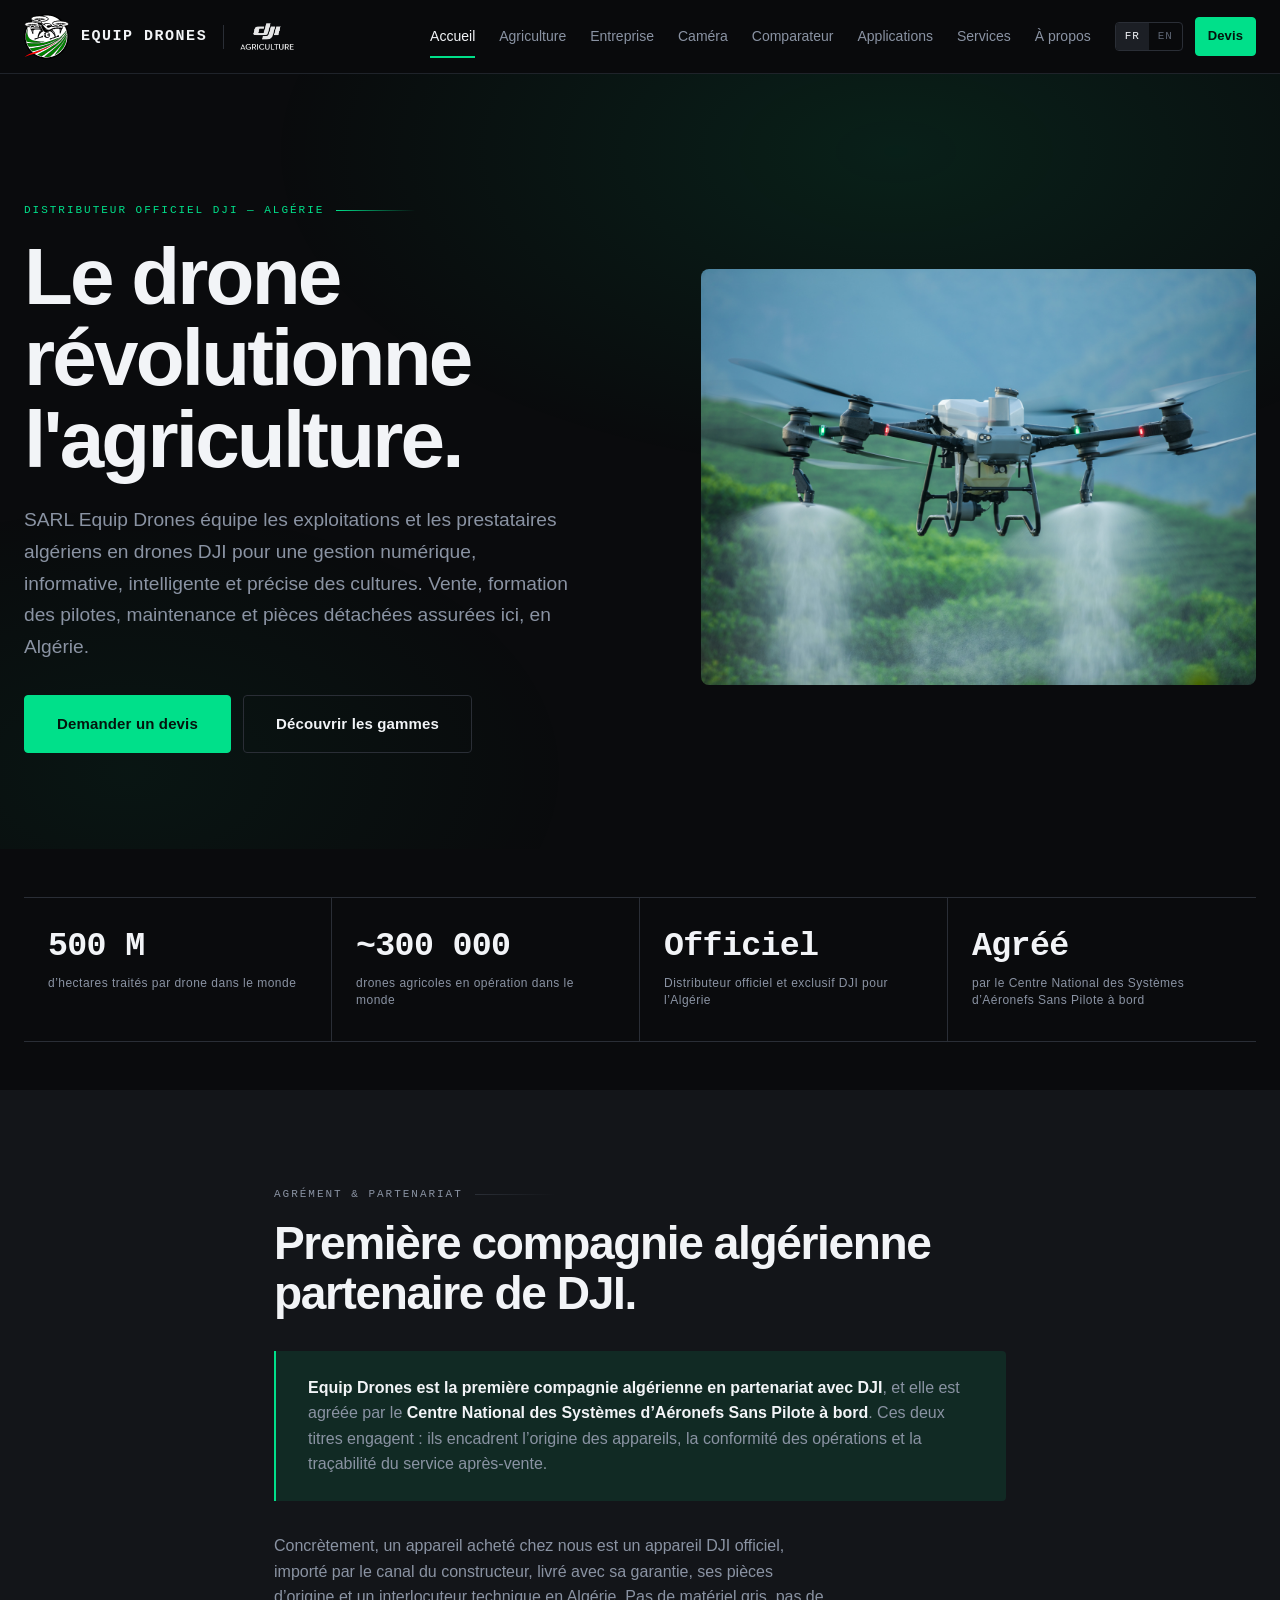
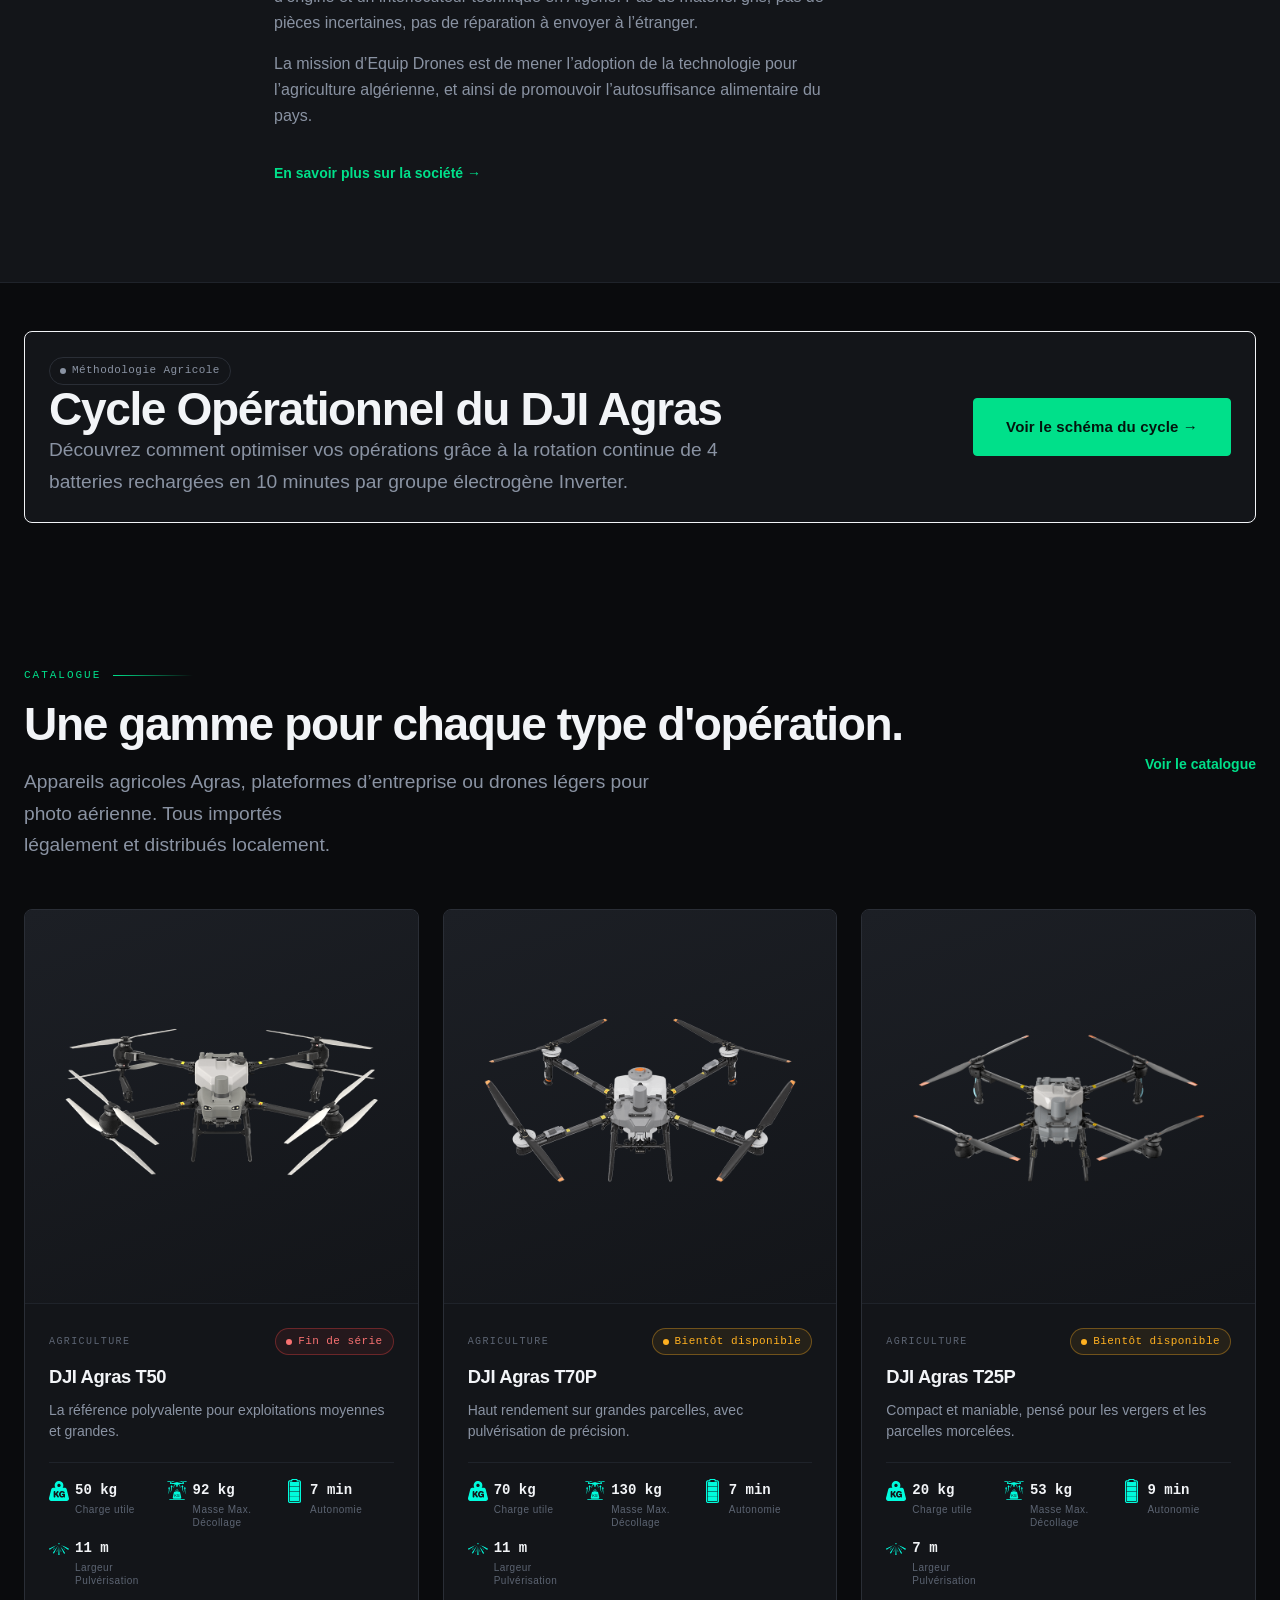
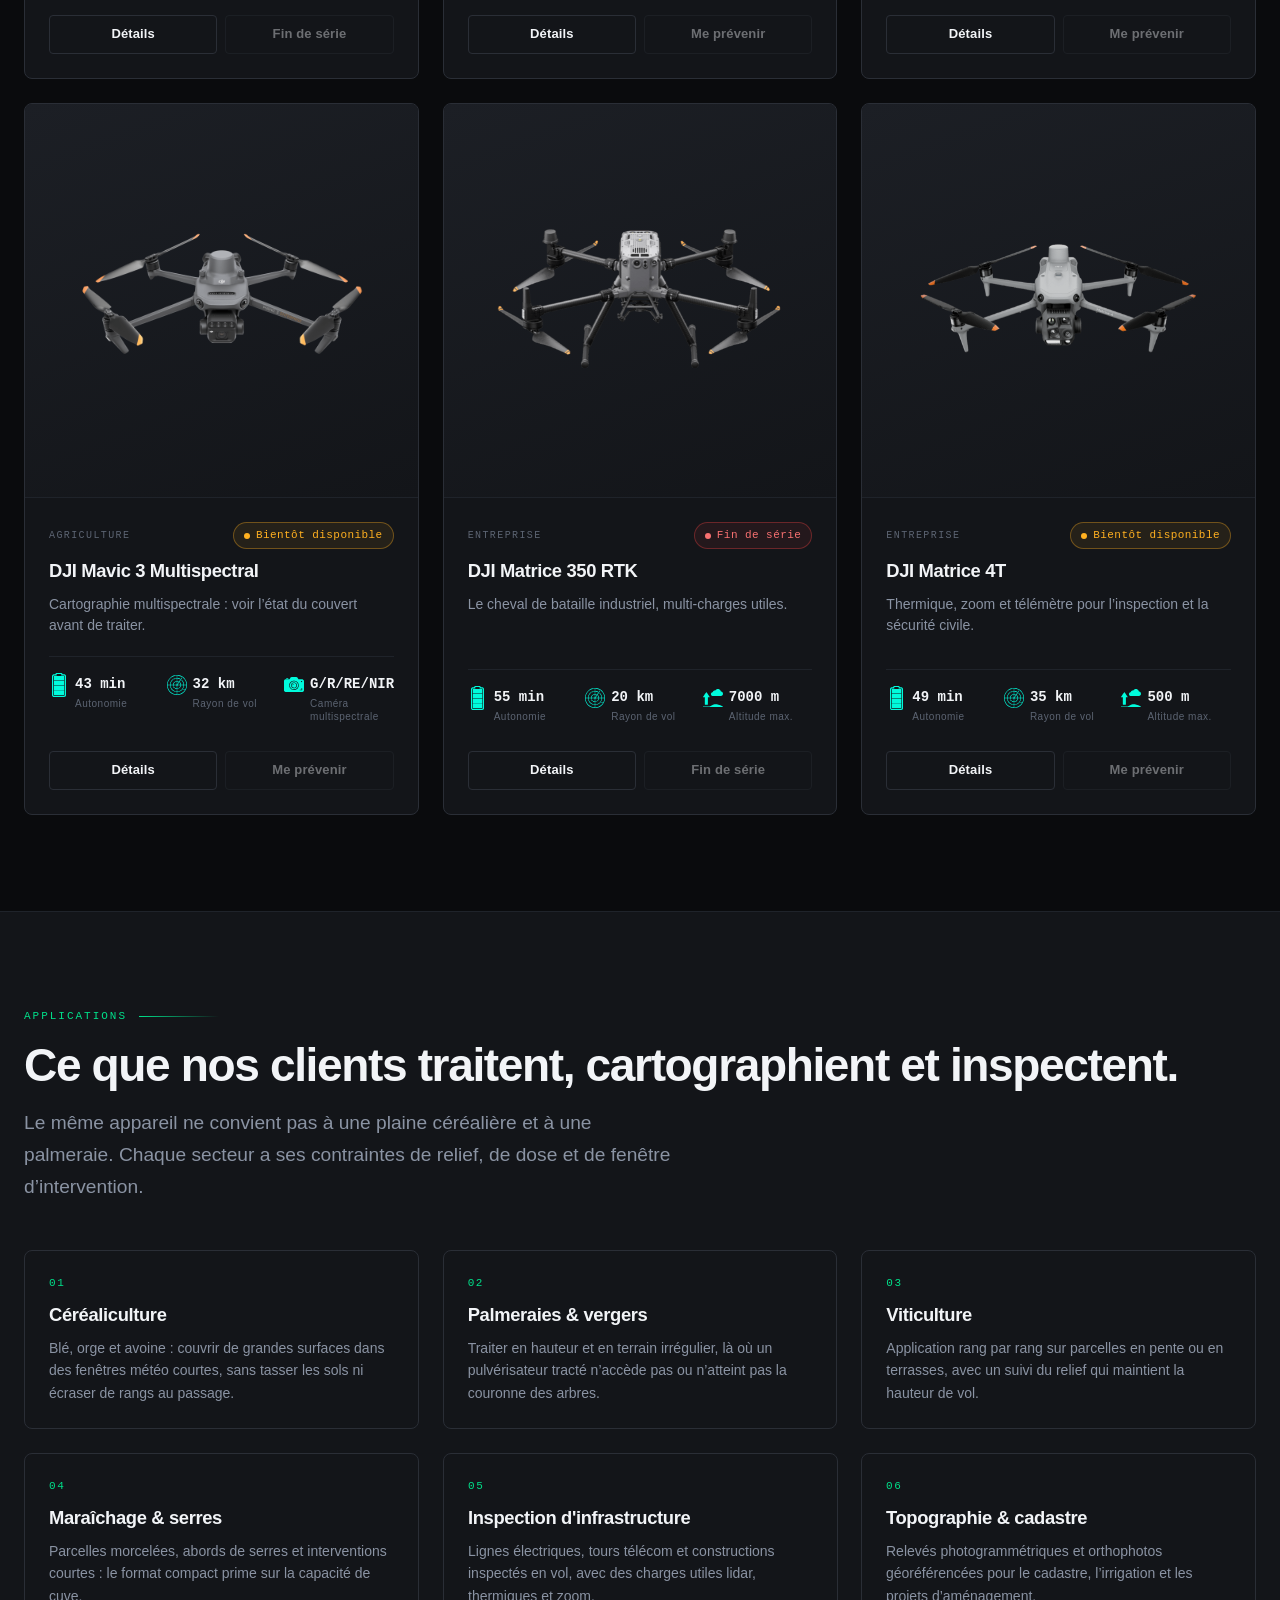
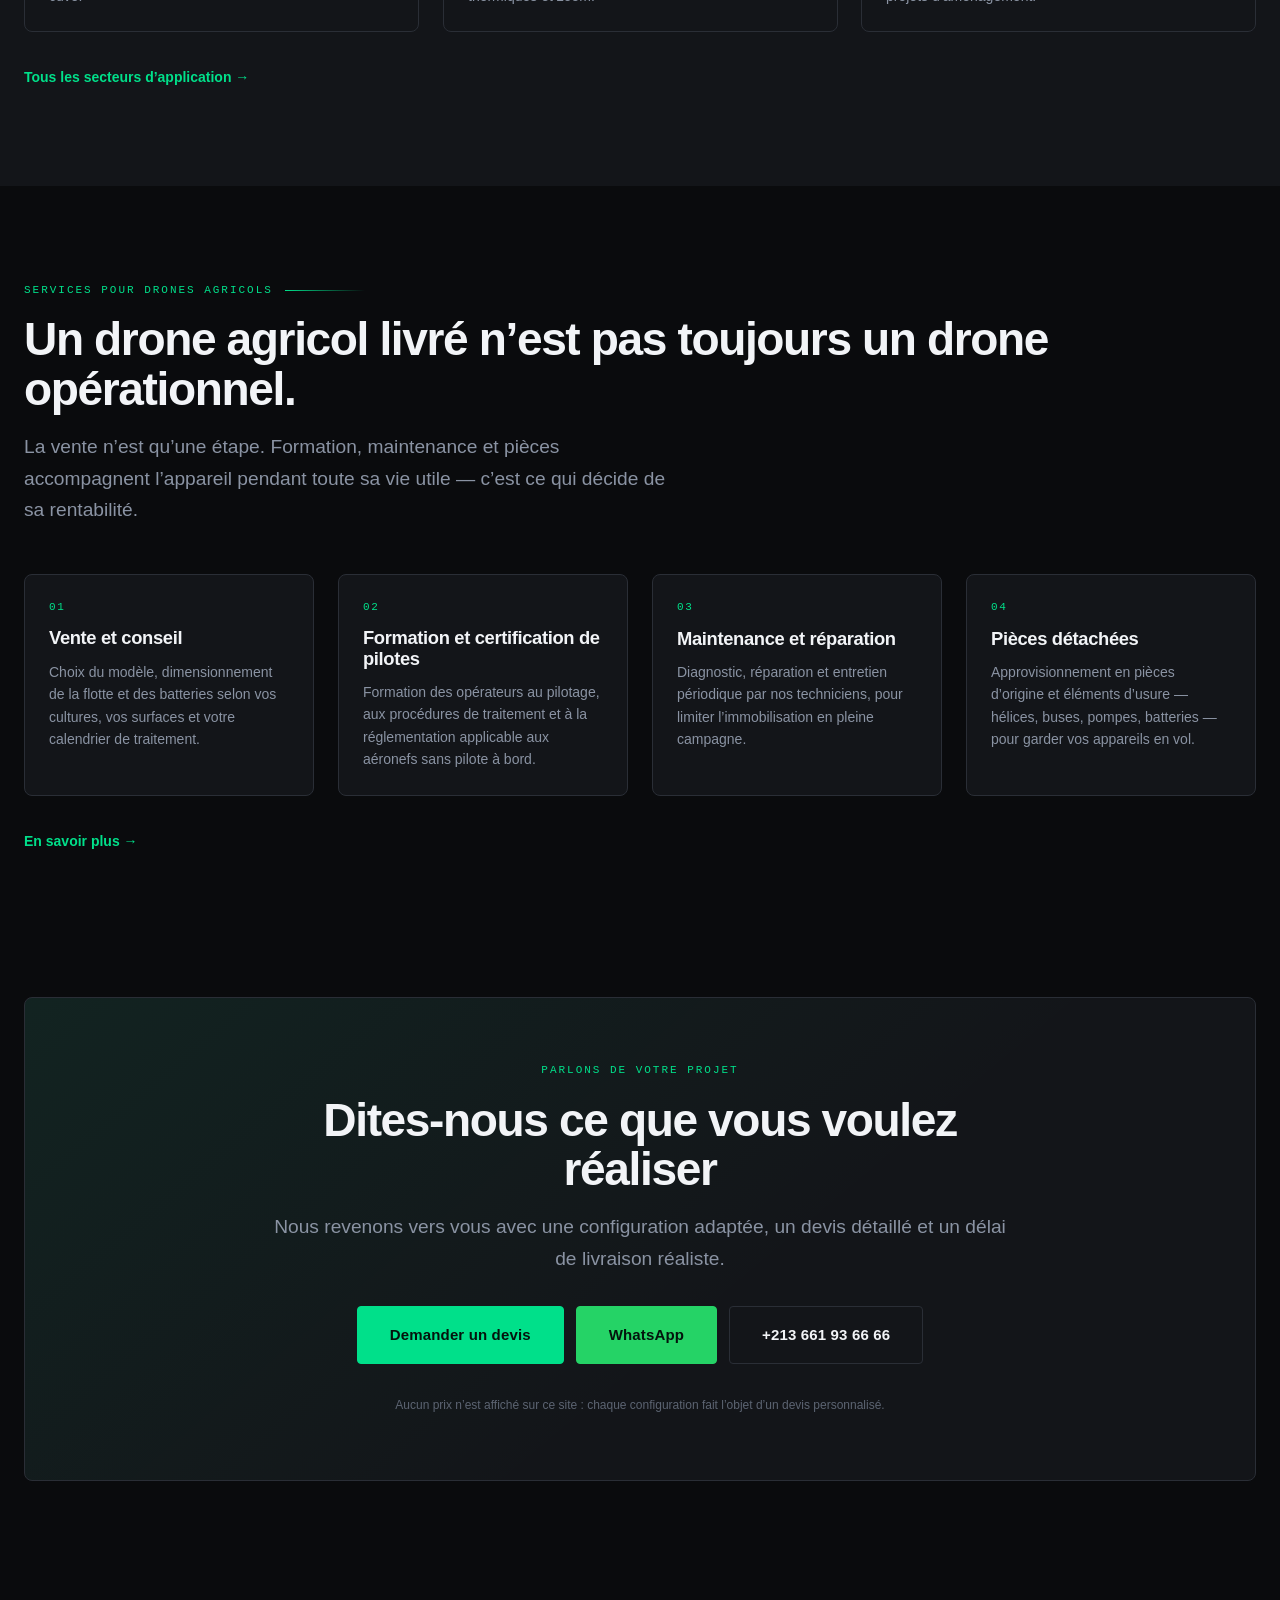
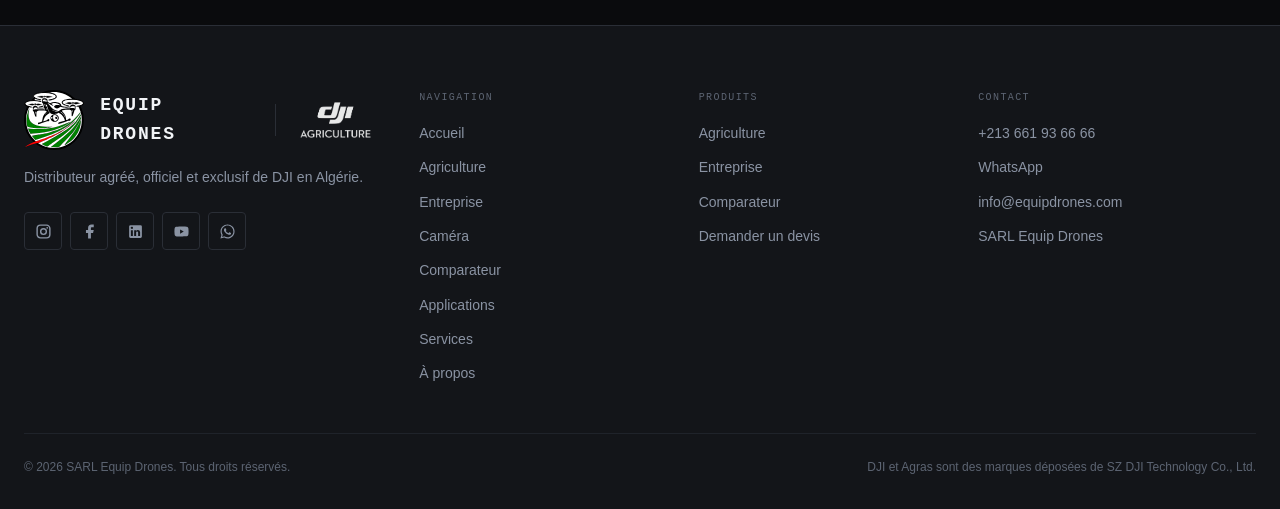
==== commit 5574569c: "Copy, images, logo size, specs Signed-off-by: HeNeArKrXeRn0 <elyeskh@hotmail.com>" ====
--- a/index.html
+++ b/index.html
@@ -19,15 +19,15 @@
       <div class="hero-grid">
         <div>
           <p class="eyebrow" data-i18n="misc.official">Distributeur officiel DJI — Algérie</p>
-          <h1 class="h-hero">Le drone agricole n’est plus une expérimentation.<br>C’est <span class="accent">un outil de production</span>.</h1>
-          <p class="lead">SARL Equip Drones équipe les exploitations et les prestataires algériens en drones DJI : pulvérisation, épandage, cartographie des cultures et inspection. Vente, formation des pilotes, maintenance et pièces détachées assurées ici, en Algérie.</p>
+          <h1 class="h-hero">Le drone révolutionne l'agriculture.</h1>
+          <p class="lead">SARL Equip Drones équipe les exploitations et les prestataires algériens en drones DJI pour une gestion numérique, informative, intelligente et précise des cultures. Vente, formation des pilotes, maintenance et pièces détachées assurées ici, en Algérie.</p>
           <div class="hero-actions">
             <a class="btn btn-primary btn-lg" href="devis.html" data-i18n="cta.quote">Demander un devis</a>
             <a class="btn btn-lg" href="agriculture.html">Découvrir les gammes</a>
           </div>
         </div>
         <div class="hero-media">
-          <img src="assets/img/photos/hero-spray.jpg"
+          <img src="assets/img/photos/00_index_IMG01.jpg"
                alt="Drone DJI Agras en pulvérisation au-dessus d’une parcelle cultivée"
                onerror="this.onerror=null;this.src='assets/img/svg/agras-t.svg'">
         </div>
@@ -48,7 +48,7 @@
           <div class="stat-label">drones agricoles en opération dans le monde</div>
         </div>
         <div class="stat">
-          <div class="stat-value">Exclusif</div>
+          <div class="stat-value">Officiel</div>
           <div class="stat-label">Distributeur officiel et exclusif DJI pour l’Algérie</div>
         </div>
         <div class="stat">
@@ -79,9 +79,9 @@
       <div class="card p-7 row-between items-center" style="gap: var(--spacing-6); border-color: var(--color-accent-subtle);">
         <div style="max-width: 720px;">
           <span class="badge badge-accent mb-3">Méthodologie Agricole</span>
-          <h2 class="h-section" style="margin: 0;">Cycle Opérationnel DJI Agras en Continu</h2>
+          <h2 class="h-section" style="margin: 0;">Cycle Opérationnel du DJI Agras</h2>
           <p class="lead mt-3">
-            Découvrez comment optimiser vos chantiers grâce à la rotation continue de 4 batteries 
+            Découvrez comment optimiser vos opérations grâce à la rotation continue de 4 batteries 
             rechargées en 10 minutes par groupe électrogène Inverter.
           </p>
         </div>
@@ -98,8 +98,8 @@
       <div class="section-head row-between">
         <div>
           <p class="eyebrow">Catalogue</p>
-          <h2 class="h-section">Une gamme pour chaque taille d’exploitation.</h2>
-          <p class="lead">Sept appareils agricoles Agras et sept plateformes d’entreprise, du compact de verger au porteur haute capacité. Tous distribués, formés et entretenus localement.</p>
+          <h2 class="h-section">Une gamme pour chaque type d'opération.</h2>
+          <p class="lead">Appareils agricoles Agras, plateformes d’entreprise ou drones légers pour photo aérienne. Tous importés <br>légalement et distribués localement.</p>
         </div>
         <a class="link-arrow" href="catalogue.html" data-i18n="cta.catalogue">Voir le catalogue</a>
       </div>
@@ -142,8 +142,8 @@
         </a>
         <a class="card card-hover feature" href="applications.html#inspection">
           <span class="feature-num">05</span>
-          <h3 class="feature-title" data-i18n="sector.inspection">Inspection de réseaux</h3>
-          <p class="feature-body">Lignes électriques, canalisations et ouvrages d’art inspectés en vol, avec des charges utiles thermiques et zoom, sans coupure ni nacelle.</p>
+          <h3 class="feature-title">Inspection d'infrastructure</h3>
+          <p class="feature-body">Lignes électriques, tours télécom et constructions inspectés en vol, avec des charges utiles lidar, thermiques et zoom.</p>
         </a>
         <a class="card card-hover feature" href="applications.html#topographie">
           <span class="feature-num">06</span>
@@ -160,8 +160,8 @@
   <section class="section">
     <div class="wrap">
       <div class="section-head">
-        <p class="eyebrow">Services</p>
-        <h2 class="h-section">Un drone livré n’est pas un drone opérationnel.</h2>
+        <p class="eyebrow">Services pour Drones Agricols</p>
+        <h2 class="h-section">Un drone agricol livré n’est pas toujours un drone opérationnel.</h2>
         <p class="lead">La vente n’est qu’une étape. Formation, maintenance et pièces accompagnent l’appareil pendant toute sa vie utile — c’est ce qui décide de sa rentabilité.</p>
       </div>
 
@@ -188,7 +188,7 @@
         </a>
       </div>
 
-      <p class="mt-6"><a class="link-arrow" href="services.html" data-i18n="cta.learnMore">En savoir plus</a></p>
+      <p class="mt-6"><a class="link-arrow" href="services.html">En savoir plus →</a></p>
     </div>
   </section>
 
@@ -197,8 +197,8 @@
     <div class="wrap">
       <div class="cta-band">
         <div class="wrap wrap-narrow center">
-          <p class="eyebrow eyebrow-plain">Parlons de votre exploitation</p>
-          <h2 class="h-section">Dites-nous vos cultures et vos surfaces.</h2>
+          <p class="eyebrow eyebrow-plain">Parlons de votre projet</p>
+          <h2 class="h-section">Dites-nous ce que vous voulez réaliser</h2>
           <p class="lead mt-4">Nous revenons vers vous avec une configuration adaptée, un devis détaillé et un délai de livraison réaliste.</p>
           <div class="btn-row">
             <a class="btn btn-primary btn-lg" href="devis.html" data-i18n="cta.quote">Demander un devis</a>
--- a/assets/css/site.css
+++ b/assets/css/site.css
@@ -88,7 +88,7 @@
 
   --t: 180ms cubic-bezier(0.4, 0, 0.2, 1);
 
-  --header-h: 68px;
+  --header-h: 74px;
 }
 
 /* --------------------------------------------------------------------------
@@ -265,10 +265,26 @@
 .site-header .wrap { height: 100%; display: flex; align-items: center; gap: var(--s5); }
 
 .brand { display: flex; align-items: center; gap: var(--s3); flex-shrink: 0; }
-.brand img { height: 30px; width: auto; }
+.brand img { height: 45px; width: auto; }
 .brand-text {
-  font-family: var(--mono); font-size: 13px; font-weight: 700;
+  font-family: var(--mono); font-size: 15px; font-weight: 700;
   letter-spacing: 0.1em; text-transform: uppercase;
+}
+.brand-divider {
+  display: inline-block;
+  width: 1px;
+  height: 24px;
+  background: var(--border);
+  margin-inline: 4px;
+}
+.brand-dji {
+  height: 27px !important;
+  width: auto !important;
+  opacity: 0.9;
+  transition: opacity var(--t);
+}
+.brand:hover .brand-dji {
+  opacity: 1;
 }
 
 .nav { display: flex; align-items: center; gap: var(--s5); margin-left: auto; }
@@ -325,7 +341,12 @@
 .hero-actions { display: flex; gap: var(--s3); flex-wrap: wrap; margin-top: var(--s6); }
 .hero .lead { margin-top: var(--s5); max-width: 52ch; }
 .hero-media { position: relative; }
-.hero-media img { width: 100%; object-fit: contain; }
+.hero-media img {
+  width: 100%;
+  aspect-ratio: 4 / 3;
+  object-fit: cover;
+  border-radius: var(--radius-lg);
+}
 
 .page-head { padding-block: var(--s8) var(--s6); border-bottom: 1px solid var(--border-soft); }
 .page-head .lead { margin-top: var(--s4); }
@@ -350,6 +371,9 @@
 .stat-label {
   margin-top: var(--s3); font-size: 12px; color: var(--muted);
   letter-spacing: 0.04em; line-height: 1.4;
+}
+.stat .spec-icon {
+  margin-bottom: var(--s3);
 }
 
 /* --------------------------------------------------------------------------
@@ -423,7 +447,8 @@
 .badge::before { content: ""; width: 6px; height: 6px; border-radius: 50%; background: currentColor; flex-shrink: 0; }
 .badge-in_stock    { color: var(--ok);   border-color: rgba(0, 196, 106, 0.35); background: rgba(0, 196, 106, 0.08); }
 .badge-on_order    { color: var(--warn); border-color: rgba(255, 176, 32, 0.35); background: rgba(255, 176, 32, 0.08); }
-.badge-coming_soon { color: var(--off);  border-color: var(--border); background: transparent; }
+.badge-coming_soon { color: var(--warn); border-color: rgba(255, 176, 32, 0.35); background: rgba(255, 176, 32, 0.08); }
+.badge-discontinued { color: #f87171; border-color: rgba(239, 68, 68, 0.35); background: rgba(239, 68, 68, 0.08); }
 
 .tag {
   display: inline-block; padding: 3px 9px;
@@ -639,6 +664,23 @@
   background: var(--bg-alt);
   padding-block: var(--s8) var(--s6);
   margin-top: var(--s9);
+}
+.site-footer .brand {
+  gap: var(--s4);
+}
+.site-footer .brand img.brand-logo,
+.site-footer .brand > img:first-child {
+  height: 60px;
+}
+.site-footer .brand-text {
+  font-size: 18px;
+}
+.site-footer .brand-divider {
+  height: 32px;
+  margin-inline: var(--s2);
+}
+.site-footer .brand-dji {
+  height: 36px !important;
 }
 .footer-grid { display: grid; grid-template-columns: 1.5fr 1fr 1fr 1.2fr; gap: var(--s7); }
 .footer-title {
@@ -747,6 +789,10 @@
   .hero-actions .btn { flex: 1 1 auto; }
 }
 
+@media (max-width: 440px) {
+  .site-header .brand-text { display: none; }
+}
+
 /* --------------------------------------------------------------------------
    18b. Motion au défilement
    Piloté par assets/js/motion.js, qui pose la classe `.motion` sur <html>.
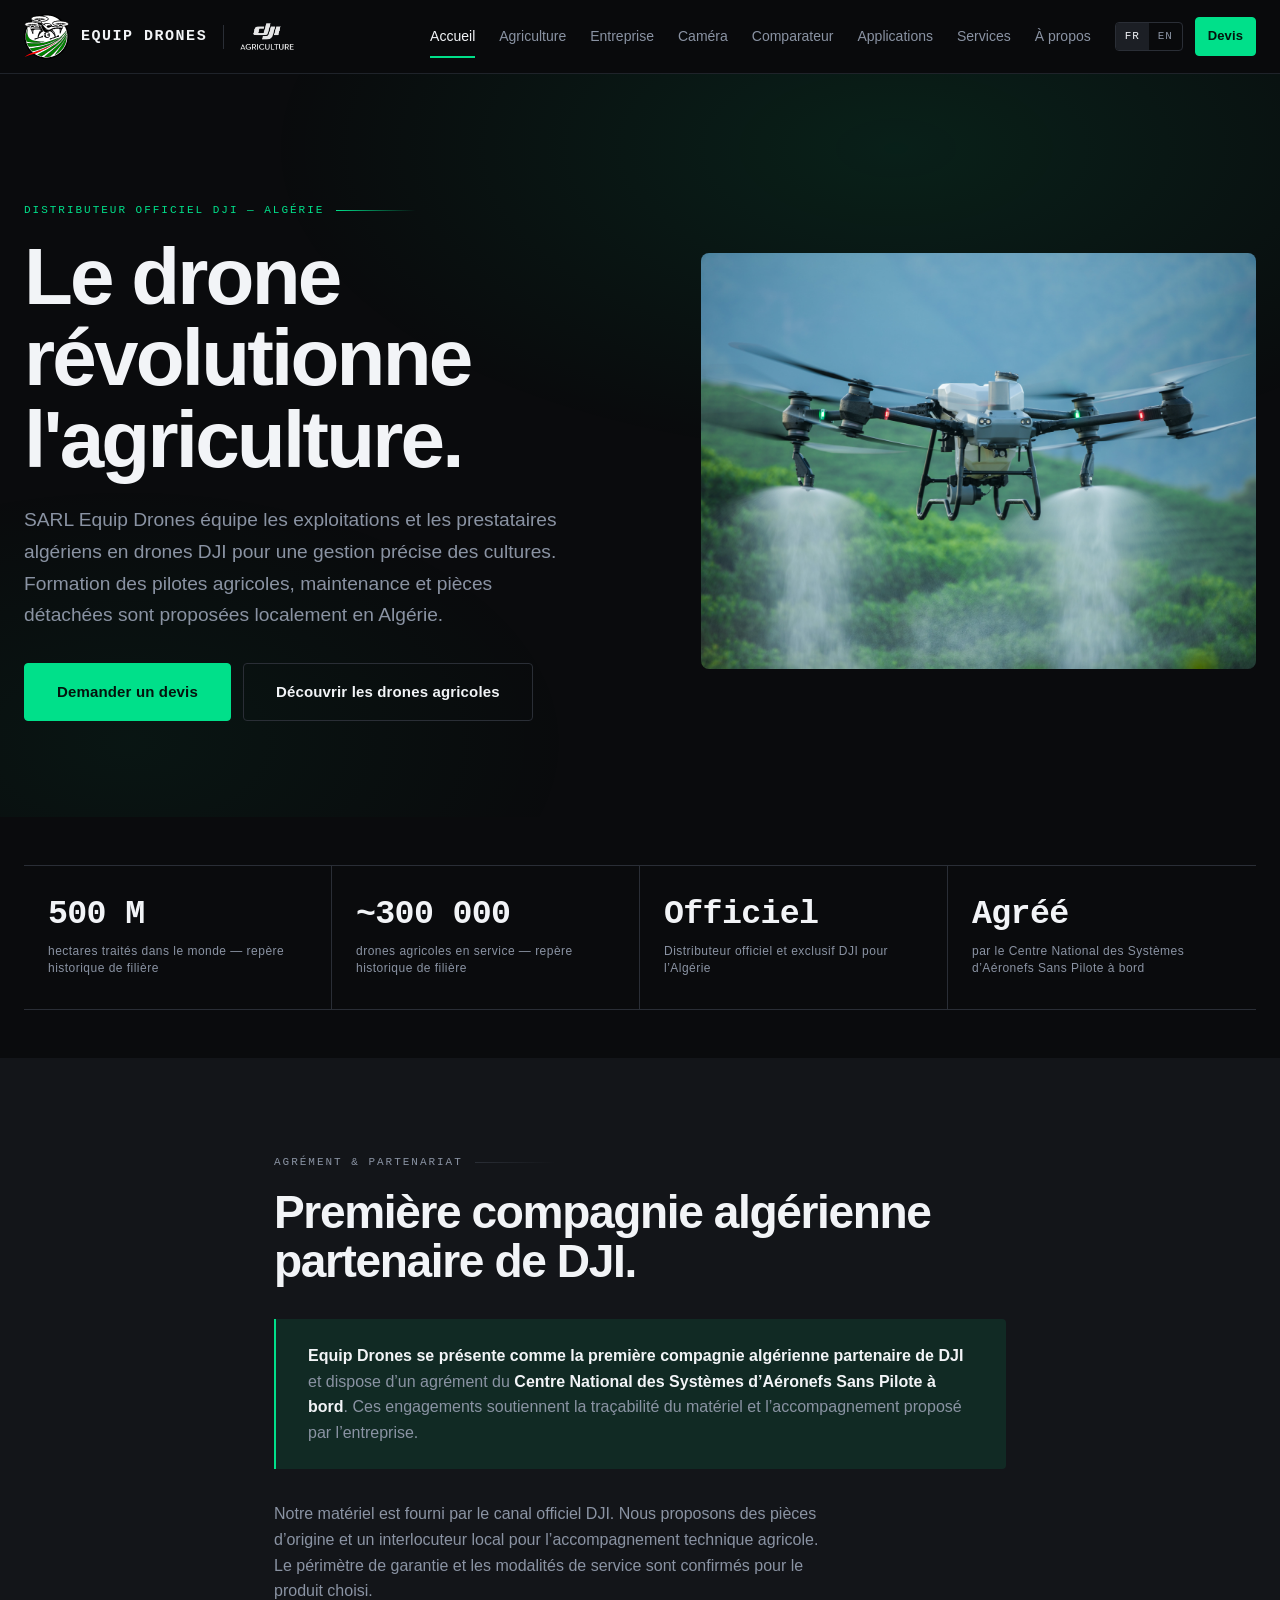
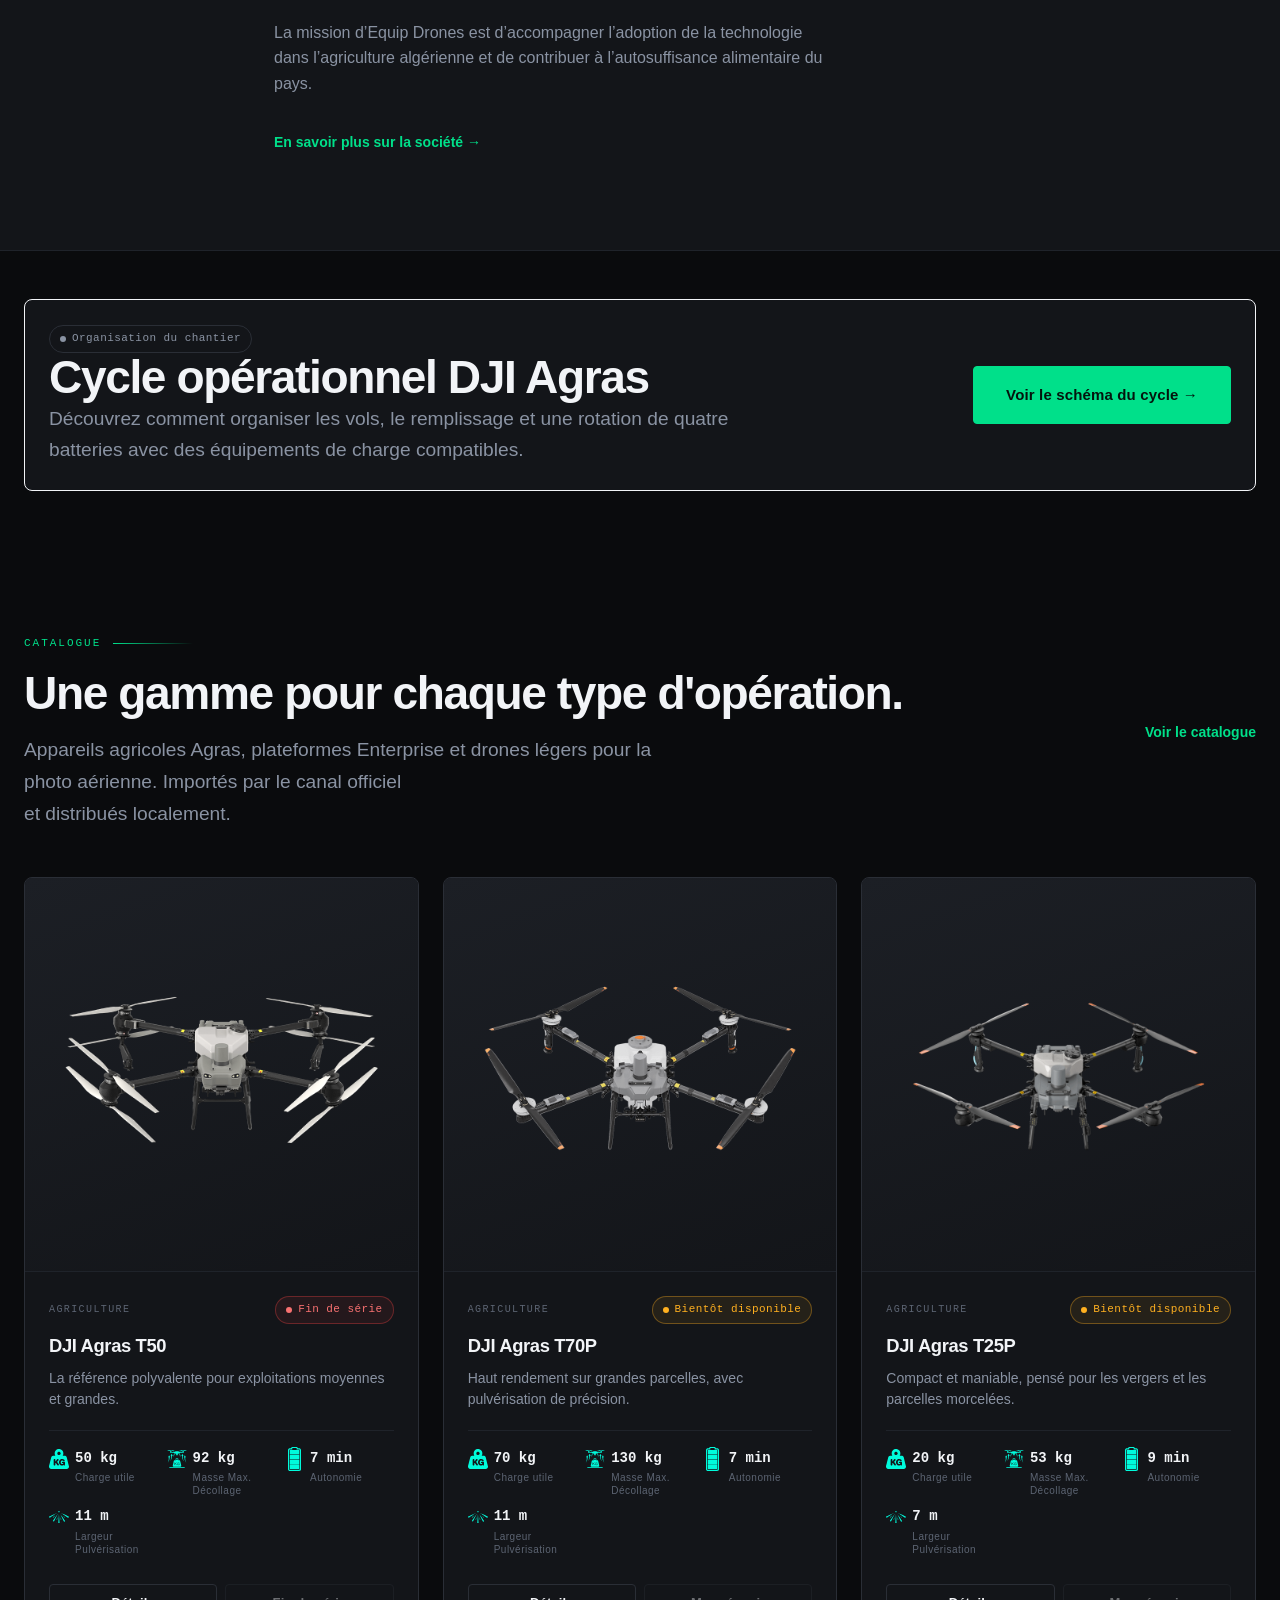
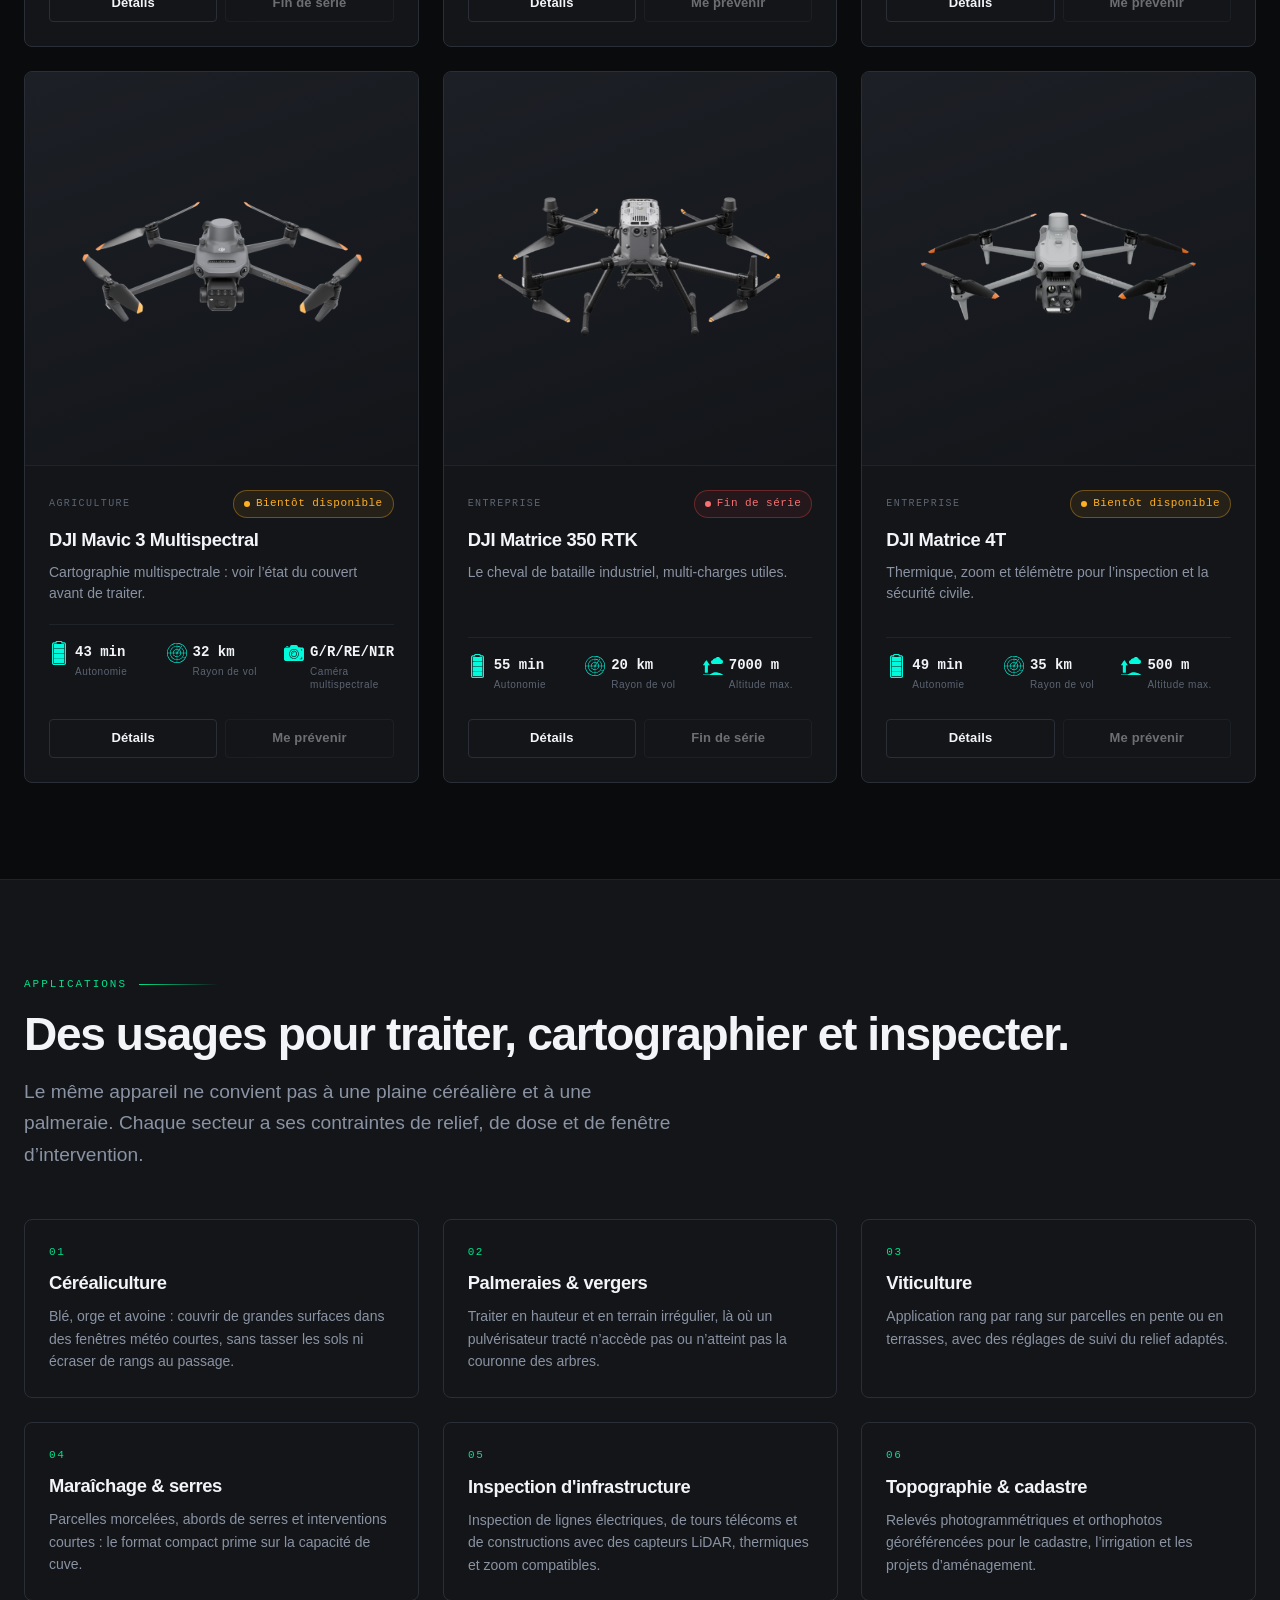
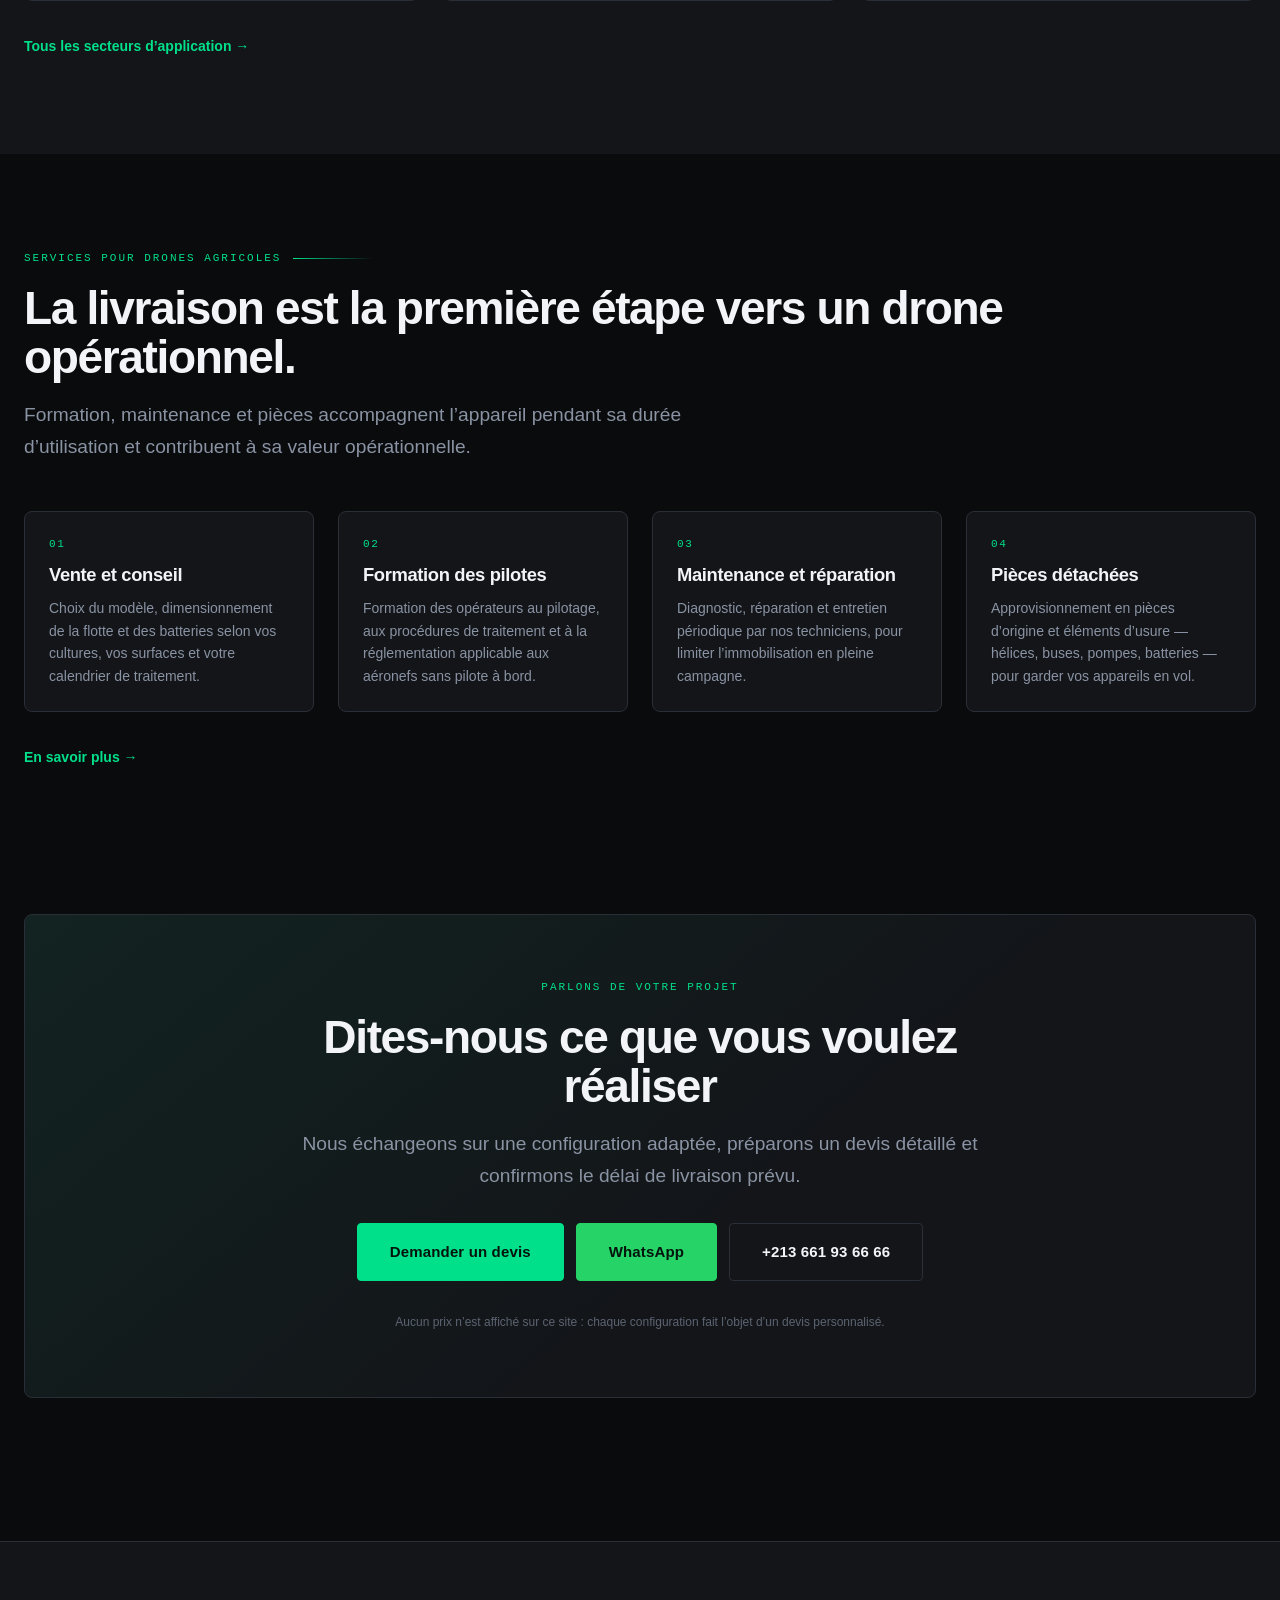
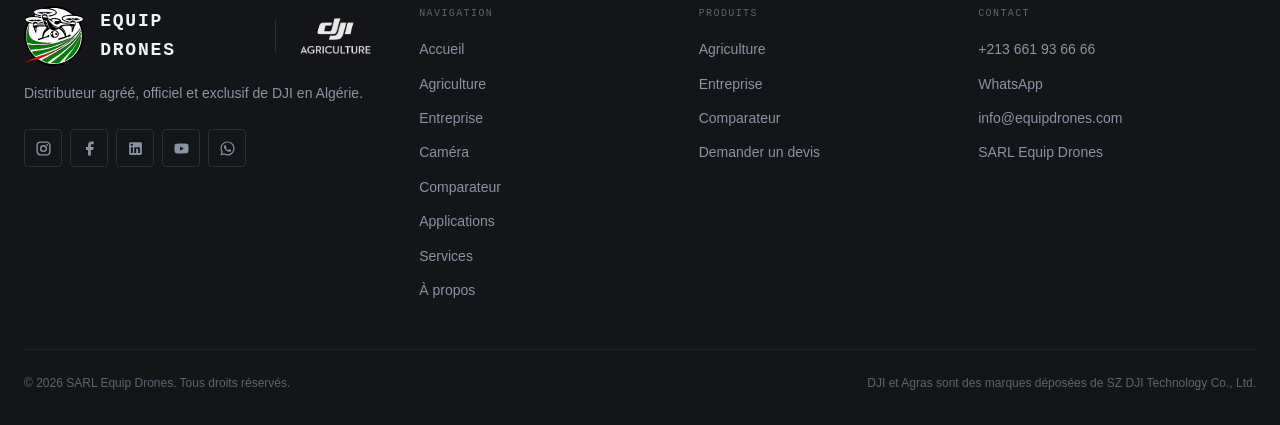
==== commit 71863059: "Fix French and English copy across the website and preserve language-switch state" ====
--- a/index.html
+++ b/index.html
@@ -3,8 +3,8 @@
 <head>
 <meta charset="utf-8">
 <meta name="viewport" content="width=device-width, initial-scale=1">
-<title>Equip Drones — Distributeur officiel DJI en Algérie</title>
-<meta name="description" content="SARL Equip Drones, distributeur officiel et exclusif DJI en Algérie : drones agricoles Agras, plateformes d’entreprise, formation de pilotes, maintenance et pièces détachées. Devis sur demande.">
+<title data-i18n="index.title">Equip Drones — Distributeur officiel DJI en Algérie</title>
+<meta name="description" content="SARL Equip Drones, distributeur officiel et exclusif DJI en Algérie : drones agricoles Agras, plateformes d’entreprise, formation de pilotes, maintenance et pièces détachées. Devis sur demande." data-i18n-attr="content:index.meta.description">
 <link rel="icon" href="assets/img/svg/Logo.svg" type="image/svg+xml">
 <link rel="stylesheet" href="assets/css/site.css">
 </head>
@@ -19,41 +19,41 @@
       <div class="hero-grid">
         <div>
           <p class="eyebrow" data-i18n="misc.official">Distributeur officiel DJI — Algérie</p>
-          <h1 class="h-hero">Le drone révolutionne l'agriculture.</h1>
-          <p class="lead">SARL Equip Drones équipe les exploitations et les prestataires algériens en drones DJI pour une gestion numérique, informative, intelligente et précise des cultures. Vente, formation des pilotes, maintenance et pièces détachées assurées ici, en Algérie.</p>
+          <h1 class="h-hero" data-i18n="index.copy.le-drone-revolutionne-l-agriculture">Le drone révolutionne l'agriculture.</h1>
+          <p class="lead" data-i18n="index.copy.sarl-equip-drones-equipe-les-exploitations-et">SARL Equip Drones équipe les exploitations et les prestataires algériens en drones DJI pour une gestion précise des cultures. Formation des pilotes agricoles, maintenance et pièces détachées sont proposées localement en Algérie.</p>
           <div class="hero-actions">
             <a class="btn btn-primary btn-lg" href="devis.html" data-i18n="cta.quote">Demander un devis</a>
-            <a class="btn btn-lg" href="agriculture.html">Découvrir les gammes</a>
+            <a class="btn btn-lg" href="agriculture.html" data-i18n="index.copy.decouvrir-les-gammes">Découvrir les drones agricoles</a>
           </div>
         </div>
         <div class="hero-media">
           <img src="assets/img/photos/00_index_IMG01.jpg"
                alt="Drone DJI Agras en pulvérisation au-dessus d’une parcelle cultivée"
-               onerror="this.onerror=null;this.src='assets/img/svg/agras-t.svg'">
+               onerror="this.onerror=null;this.src='assets/img/svg/agras-t.svg'" data-i18n-attr="alt:index.a11y.drone-dji-agras-en-pulverisation-au-dessus">
         </div>
       </div>
     </div>
   </section>
 
   <!-- ============================================== 2. CHIFFRES CLÉS ===== -->
-  <section class="section-sm" aria-label="Chiffres clés">
+  <section class="section-sm" aria-label="Chiffres clés" data-i18n-attr="aria-label:index.a11y.chiffres-cles">
     <div class="wrap">
       <div class="stat-strip">
         <div class="stat">
           <div class="stat-value">500 M</div>
-          <div class="stat-label">d’hectares traités par drone dans le monde</div>
+          <div class="stat-label" data-i18n="index.copy.dhectares-traites-par-drone-dans-le-monde">hectares traités dans le monde — repère historique de filière</div>
         </div>
         <div class="stat">
           <div class="stat-value">~300 000</div>
-          <div class="stat-label">drones agricoles en opération dans le monde</div>
-        </div>
-        <div class="stat">
-          <div class="stat-value">Officiel</div>
-          <div class="stat-label">Distributeur officiel et exclusif DJI pour l’Algérie</div>
-        </div>
-        <div class="stat">
-          <div class="stat-value">Agréé</div>
-          <div class="stat-label">par le Centre National des Systèmes d’Aéronefs Sans Pilote à bord</div>
+          <div class="stat-label" data-i18n="index.copy.drones-agricoles-en-operation-dans-le-monde">drones agricoles en service — repère historique de filière</div>
+        </div>
+        <div class="stat">
+          <div class="stat-value" data-i18n="index.copy.officiel">Officiel</div>
+          <div class="stat-label" data-i18n="index.copy.distributeur-officiel-et-exclusif-dji-pour-lalgerie">Distributeur officiel et exclusif DJI pour l’Algérie</div>
+        </div>
+        <div class="stat">
+          <div class="stat-value" data-i18n="index.copy.agree">Agréé</div>
+          <div class="stat-label" data-i18n="index.copy.par-le-centre-national-des-systemes-daeronefs">par le Centre National des Systèmes d’Aéronefs Sans Pilote à bord</div>
         </div>
       </div>
     </div>
@@ -62,14 +62,14 @@
   <!-- ============================================= 3. ACCRÉDITATION ====== -->
   <section class="section section-alt">
     <div class="wrap wrap-narrow">
-      <p class="eyebrow eyebrow-muted">Agrément &amp; partenariat</p>
-      <h2 class="h-section">Première compagnie algérienne partenaire de DJI.</h2>
+      <p class="eyebrow eyebrow-muted" data-i18n="index.copy.agrement-partenariat">Agrément &amp; partenariat</p>
+      <h2 class="h-section" data-i18n="index.copy.premiere-compagnie-algerienne-partenaire-de-dji">Première compagnie algérienne partenaire de DJI.</h2>
       <div class="callout mt-6">
-        <p class="body"><span class="strong">Equip Drones est la première compagnie algérienne en partenariat avec DJI</span>, et elle est agréée par le <span class="strong">Centre National des Systèmes d’Aéronefs Sans Pilote à bord</span>. Ces deux titres engagent : ils encadrent l’origine des appareils, la conformité des opérations et la traçabilité du service après-vente.</p>
-      </div>
-      <p class="body mt-6 measure">Concrètement, un appareil acheté chez nous est un appareil DJI officiel, importé par le canal du constructeur, livré avec sa garantie, ses pièces d’origine et un interlocuteur technique en Algérie. Pas de matériel gris, pas de pièces incertaines, pas de réparation à envoyer à l’étranger.</p>
-      <p class="body mt-4 measure">La mission d’Equip Drones est de mener l’adoption de la technologie pour l’agriculture algérienne, et ainsi de promouvoir l’autosuffisance alimentaire du pays.</p>
-      <p class="mt-6"><a class="link-arrow" href="a-propos.html">En savoir plus sur la société →</a></p>
+        <p class="body" data-i18n-html="index.copy.equip-drones-est-la-premiere-compagnie-algerienne"><span class="strong">Equip Drones se présente comme la première compagnie algérienne partenaire de DJI</span> et dispose d’un agrément du <span class="strong">Centre National des Systèmes d’Aéronefs Sans Pilote à bord</span>. Ces engagements soutiennent la traçabilité du matériel et l’accompagnement proposé par l’entreprise.</p>
+      </div>
+      <p class="body mt-6 measure" data-i18n="index.copy.concretement-un-appareil-achete-chez-nous-est">Notre matériel est fourni par le canal officiel DJI. Nous proposons des pièces d’origine et un interlocuteur local pour l’accompagnement technique agricole. Le périmètre de garantie et les modalités de service sont confirmés pour le produit choisi.</p>
+      <p class="body mt-4 measure" data-i18n="index.copy.la-mission-dequip-drones-est-de-mener">La mission d’Equip Drones est d’accompagner l’adoption de la technologie dans l’agriculture algérienne et de contribuer à l’autosuffisance alimentaire du pays.</p>
+      <p class="mt-6" data-i18n-html="index.copy.en-savoir-plus-sur-la-societe"><a class="link-arrow" href="a-propos.html">En savoir plus sur la société →</a></p>
     </div>
   </section>
 
@@ -78,15 +78,12 @@
     <div class="wrap">
       <div class="card p-7 row-between items-center" style="gap: var(--spacing-6); border-color: var(--color-accent-subtle);">
         <div style="max-width: 720px;">
-          <span class="badge badge-accent mb-3">Méthodologie Agricole</span>
-          <h2 class="h-section" style="margin: 0;">Cycle Opérationnel du DJI Agras</h2>
-          <p class="lead mt-3">
-            Découvrez comment optimiser vos opérations grâce à la rotation continue de 4 batteries 
-            rechargées en 10 minutes par groupe électrogène Inverter.
-          </p>
+          <span class="badge badge-accent mb-3" data-i18n="index.copy.methodologie-agricole">Organisation du chantier</span>
+          <h2 class="h-section" style="margin: 0;" data-i18n="index.copy.cycle-operationnel-du-dji-agras">Cycle opérationnel DJI Agras</h2>
+          <p class="lead mt-3" data-i18n="index.copy.decouvrez-comment-optimiser-vos-operations-grace-a">Découvrez comment organiser les vols, le remplissage et une rotation de quatre batteries avec des équipements de charge compatibles.</p>
         </div>
         <div>
-          <a class="btn btn-primary btn-lg" href="cycle-operationnel-agras.html">Voir le schéma du cycle →</a>
+          <a class="btn btn-primary btn-lg" href="cycle-operationnel-agras.html" data-i18n="index.copy.voir-le-schema-du-cycle">Voir le schéma du cycle →</a>
         </div>
       </div>
     </div>
@@ -97,9 +94,9 @@
     <div class="wrap">
       <div class="section-head row-between">
         <div>
-          <p class="eyebrow">Catalogue</p>
-          <h2 class="h-section">Une gamme pour chaque type d'opération.</h2>
-          <p class="lead">Appareils agricoles Agras, plateformes d’entreprise ou drones légers pour photo aérienne. Tous importés <br>légalement et distribués localement.</p>
+          <p class="eyebrow" data-i18n="index.copy.catalogue">Catalogue</p>
+          <h2 class="h-section" data-i18n="index.copy.une-gamme-pour-chaque-type-d-operation">Une gamme pour chaque type d'opération.</h2>
+          <p class="lead" data-i18n-html="index.copy.appareils-agricoles-agras-plateformes-dentreprise-ou-drones">Appareils agricoles Agras, plateformes Enterprise et drones légers pour la photo aérienne. Importés par le canal officiel <br>et distribués localement.</p>
         </div>
         <a class="link-arrow" href="catalogue.html" data-i18n="cta.catalogue">Voir le catalogue</a>
       </div>
@@ -114,45 +111,45 @@
   <section class="section section-alt section-bordered">
     <div class="wrap">
       <div class="section-head">
-        <p class="eyebrow">Applications</p>
-        <h2 class="h-section">Ce que nos clients traitent, cartographient et inspectent.</h2>
-        <p class="lead">Le même appareil ne convient pas à une plaine céréalière et à une palmeraie. Chaque secteur a ses contraintes de relief, de dose et de fenêtre d’intervention.</p>
+        <p class="eyebrow" data-i18n="index.copy.applications">Applications</p>
+        <h2 class="h-section" data-i18n="index.copy.ce-que-nos-clients-traitent-cartographient-et">Des usages pour traiter, cartographier et inspecter.</h2>
+        <p class="lead" data-i18n="index.copy.le-meme-appareil-ne-convient-pas-a">Le même appareil ne convient pas à une plaine céréalière et à une palmeraie. Chaque secteur a ses contraintes de relief, de dose et de fenêtre d’intervention.</p>
       </div>
 
       <div class="grid grid-3">
         <a class="card card-hover feature" href="applications.html#cereales">
           <span class="feature-num">01</span>
           <h3 class="feature-title" data-i18n="sector.cereales">Céréaliculture</h3>
-          <p class="feature-body">Blé, orge et avoine : couvrir de grandes surfaces dans des fenêtres météo courtes, sans tasser les sols ni écraser de rangs au passage.</p>
+          <p class="feature-body" data-i18n="index.copy.ble-orge-et-avoine-couvrir-de-grandes">Blé, orge et avoine : couvrir de grandes surfaces dans des fenêtres météo courtes, sans tasser les sols ni écraser de rangs au passage.</p>
         </a>
         <a class="card card-hover feature" href="applications.html#palmeraies">
           <span class="feature-num">02</span>
           <h3 class="feature-title" data-i18n="sector.palmeraies">Palmeraies &amp; vergers</h3>
-          <p class="feature-body">Traiter en hauteur et en terrain irrégulier, là où un pulvérisateur tracté n’accède pas ou n’atteint pas la couronne des arbres.</p>
+          <p class="feature-body" data-i18n="index.copy.traiter-en-hauteur-et-en-terrain-irregulier">Traiter en hauteur et en terrain irrégulier, là où un pulvérisateur tracté n’accède pas ou n’atteint pas la couronne des arbres.</p>
         </a>
         <a class="card card-hover feature" href="applications.html#vignes">
           <span class="feature-num">03</span>
           <h3 class="feature-title" data-i18n="sector.vignes">Viticulture</h3>
-          <p class="feature-body">Application rang par rang sur parcelles en pente ou en terrasses, avec un suivi du relief qui maintient la hauteur de vol.</p>
+          <p class="feature-body" data-i18n="index.copy.application-rang-par-rang-sur-parcelles-en">Application rang par rang sur parcelles en pente ou en terrasses, avec des réglages de suivi du relief adaptés.</p>
         </a>
         <a class="card card-hover feature" href="applications.html#serres">
           <span class="feature-num">04</span>
           <h3 class="feature-title" data-i18n="sector.serres">Maraîchage &amp; serres</h3>
-          <p class="feature-body">Parcelles morcelées, abords de serres et interventions courtes : le format compact prime sur la capacité de cuve.</p>
+          <p class="feature-body" data-i18n="index.copy.parcelles-morcelees-abords-de-serres-et-interventions">Parcelles morcelées, abords de serres et interventions courtes : le format compact prime sur la capacité de cuve.</p>
         </a>
         <a class="card card-hover feature" href="applications.html#inspection">
           <span class="feature-num">05</span>
-          <h3 class="feature-title">Inspection d'infrastructure</h3>
-          <p class="feature-body">Lignes électriques, tours télécom et constructions inspectés en vol, avec des charges utiles lidar, thermiques et zoom.</p>
+          <h3 class="feature-title" data-i18n="index.copy.inspection-d-infrastructure">Inspection d'infrastructure</h3>
+          <p class="feature-body" data-i18n="index.copy.lignes-electriques-tours-telecom-et-constructions-inspectes">Inspection de lignes électriques, de tours télécoms et de constructions avec des capteurs LiDAR, thermiques et zoom compatibles.</p>
         </a>
         <a class="card card-hover feature" href="applications.html#topographie">
           <span class="feature-num">06</span>
           <h3 class="feature-title" data-i18n="sector.topographie">Topographie &amp; cadastre</h3>
-          <p class="feature-body">Relevés photogrammétriques et orthophotos géoréférencées pour le cadastre, l’irrigation et les projets d’aménagement.</p>
-        </a>
-      </div>
-
-      <p class="mt-6"><a class="link-arrow" href="applications.html">Tous les secteurs d’application →</a></p>
+          <p class="feature-body" data-i18n="index.copy.releves-photogrammetriques-et-orthophotos-georeferencees-pour-le">Relevés photogrammétriques et orthophotos géoréférencées pour le cadastre, l’irrigation et les projets d’aménagement.</p>
+        </a>
+      </div>
+
+      <p class="mt-6" data-i18n-html="index.copy.tous-les-secteurs-dapplication"><a class="link-arrow" href="applications.html">Tous les secteurs d’application →</a></p>
     </div>
   </section>
 
@@ -160,35 +157,35 @@
   <section class="section">
     <div class="wrap">
       <div class="section-head">
-        <p class="eyebrow">Services pour Drones Agricols</p>
-        <h2 class="h-section">Un drone agricol livré n’est pas toujours un drone opérationnel.</h2>
-        <p class="lead">La vente n’est qu’une étape. Formation, maintenance et pièces accompagnent l’appareil pendant toute sa vie utile — c’est ce qui décide de sa rentabilité.</p>
+        <p class="eyebrow" data-i18n="index.copy.services-pour-drones-agricols">Services pour drones agricoles</p>
+        <h2 class="h-section" data-i18n="index.copy.un-drone-agricol-livre-nest-pas-toujours">La livraison est la première étape vers un drone opérationnel.</h2>
+        <p class="lead" data-i18n="index.copy.la-vente-nest-quune-etape-formation-maintenance">Formation, maintenance et pièces accompagnent l’appareil pendant sa durée d’utilisation et contribuent à sa valeur opérationnelle.</p>
       </div>
 
       <div class="grid grid-4">
         <a class="card card-hover feature" href="services.html">
           <span class="feature-num">01</span>
-          <h3 class="feature-title">Vente et conseil</h3>
-          <p class="feature-body">Choix du modèle, dimensionnement de la flotte et des batteries selon vos cultures, vos surfaces et votre calendrier de traitement.</p>
+          <h3 class="feature-title" data-i18n="index.copy.vente-et-conseil">Vente et conseil</h3>
+          <p class="feature-body" data-i18n="index.copy.choix-du-modele-dimensionnement-de-la-flotte">Choix du modèle, dimensionnement de la flotte et des batteries selon vos cultures, vos surfaces et votre calendrier de traitement.</p>
         </a>
         <a class="card card-hover feature" href="services.html">
           <span class="feature-num">02</span>
-          <h3 class="feature-title">Formation et certification de pilotes</h3>
-          <p class="feature-body">Formation des opérateurs au pilotage, aux procédures de traitement et à la réglementation applicable aux aéronefs sans pilote à bord.</p>
+          <h3 class="feature-title" data-i18n="index.copy.formation-et-certification-de-pilotes">Formation des pilotes</h3>
+          <p class="feature-body" data-i18n="index.copy.formation-des-operateurs-au-pilotage-aux-procedures">Formation des opérateurs au pilotage, aux procédures de traitement et à la réglementation applicable aux aéronefs sans pilote à bord.</p>
         </a>
         <a class="card card-hover feature" href="services.html">
           <span class="feature-num">03</span>
-          <h3 class="feature-title">Maintenance et réparation</h3>
-          <p class="feature-body">Diagnostic, réparation et entretien périodique par nos techniciens, pour limiter l’immobilisation en pleine campagne.</p>
+          <h3 class="feature-title" data-i18n="index.copy.maintenance-et-reparation">Maintenance et réparation</h3>
+          <p class="feature-body" data-i18n="index.copy.diagnostic-reparation-et-entretien-periodique-par-nos">Diagnostic, réparation et entretien périodique par nos techniciens, pour limiter l’immobilisation en pleine campagne.</p>
         </a>
         <a class="card card-hover feature" href="services.html">
           <span class="feature-num">04</span>
-          <h3 class="feature-title">Pièces détachées</h3>
-          <p class="feature-body">Approvisionnement en pièces d’origine et éléments d’usure — hélices, buses, pompes, batteries — pour garder vos appareils en vol.</p>
-        </a>
-      </div>
-
-      <p class="mt-6"><a class="link-arrow" href="services.html">En savoir plus →</a></p>
+          <h3 class="feature-title" data-i18n="index.copy.pieces-detachees">Pièces détachées</h3>
+          <p class="feature-body" data-i18n="index.copy.approvisionnement-en-pieces-dorigine-et-elements-dusure">Approvisionnement en pièces d’origine et éléments d’usure — hélices, buses, pompes, batteries — pour garder vos appareils en vol.</p>
+        </a>
+      </div>
+
+      <p class="mt-6" data-i18n-html="index.copy.en-savoir-plus"><a class="link-arrow" href="services.html">En savoir plus →</a></p>
     </div>
   </section>
 
@@ -197,9 +194,9 @@
     <div class="wrap">
       <div class="cta-band">
         <div class="wrap wrap-narrow center">
-          <p class="eyebrow eyebrow-plain">Parlons de votre projet</p>
-          <h2 class="h-section">Dites-nous ce que vous voulez réaliser</h2>
-          <p class="lead mt-4">Nous revenons vers vous avec une configuration adaptée, un devis détaillé et un délai de livraison réaliste.</p>
+          <p class="eyebrow eyebrow-plain" data-i18n="index.copy.parlons-de-votre-projet">Parlons de votre projet</p>
+          <h2 class="h-section" data-i18n="index.copy.dites-nous-ce-que-vous-voulez-realiser">Dites-nous ce que vous voulez réaliser</h2>
+          <p class="lead mt-4" data-i18n="index.copy.nous-revenons-vers-vous-avec-une-configuration">Nous échangeons sur une configuration adaptée, préparons un devis détaillé et confirmons le délai de livraison prévu.</p>
           <div class="btn-row">
             <a class="btn btn-primary btn-lg" href="devis.html" data-i18n="cta.quote">Demander un devis</a>
             <a class="btn btn-wa btn-lg" href="https://wa.me/213661936666" target="_blank" rel="noopener noreferrer">WhatsApp</a>
--- a/assets/css/site.css
+++ b/assets/css/site.css
@@ -305,7 +305,7 @@
 .lang-toggle button {
   background: transparent; border: 0; cursor: pointer;
   padding: 5px 9px; font-family: var(--mono); font-size: 11px;
-  letter-spacing: 0.08em; color: var(--dim); transition: all var(--t);
+  letter-spacing: 0.08em; color: var(--muted); transition: all var(--t);
 }
 .lang-toggle button[aria-pressed="true"] { background: var(--surface-2); color: var(--text); }
 .lang-toggle button:hover { color: var(--text); }
@@ -892,3 +892,15 @@
   body { background: #fff; color: #000; }
   .card, .p-card { border-color: #ccc; }
 }
+
+/* Keep both language choices reachable on narrow screens. */
+.lang-toggle { flex-shrink: 0; }
+.header-actions .cart-link { width: auto; }
+@media (max-width: 440px) {
+  .site-header .wrap { gap: 8px; }
+  .site-header .brand-dji, .site-header .brand-divider { display: none; }
+  .header-actions { gap: 8px; }
+}
+.cycle-flow { display: grid; grid-template-columns: repeat(4, 1fr); gap: var(--s5); padding: 0; list-style: none; }
+.cycle-flow li { display: flex; flex-direction: column; gap: var(--s3); }
+@media (max-width: 640px) { .cycle-flow { grid-template-columns: repeat(2, 1fr); } }
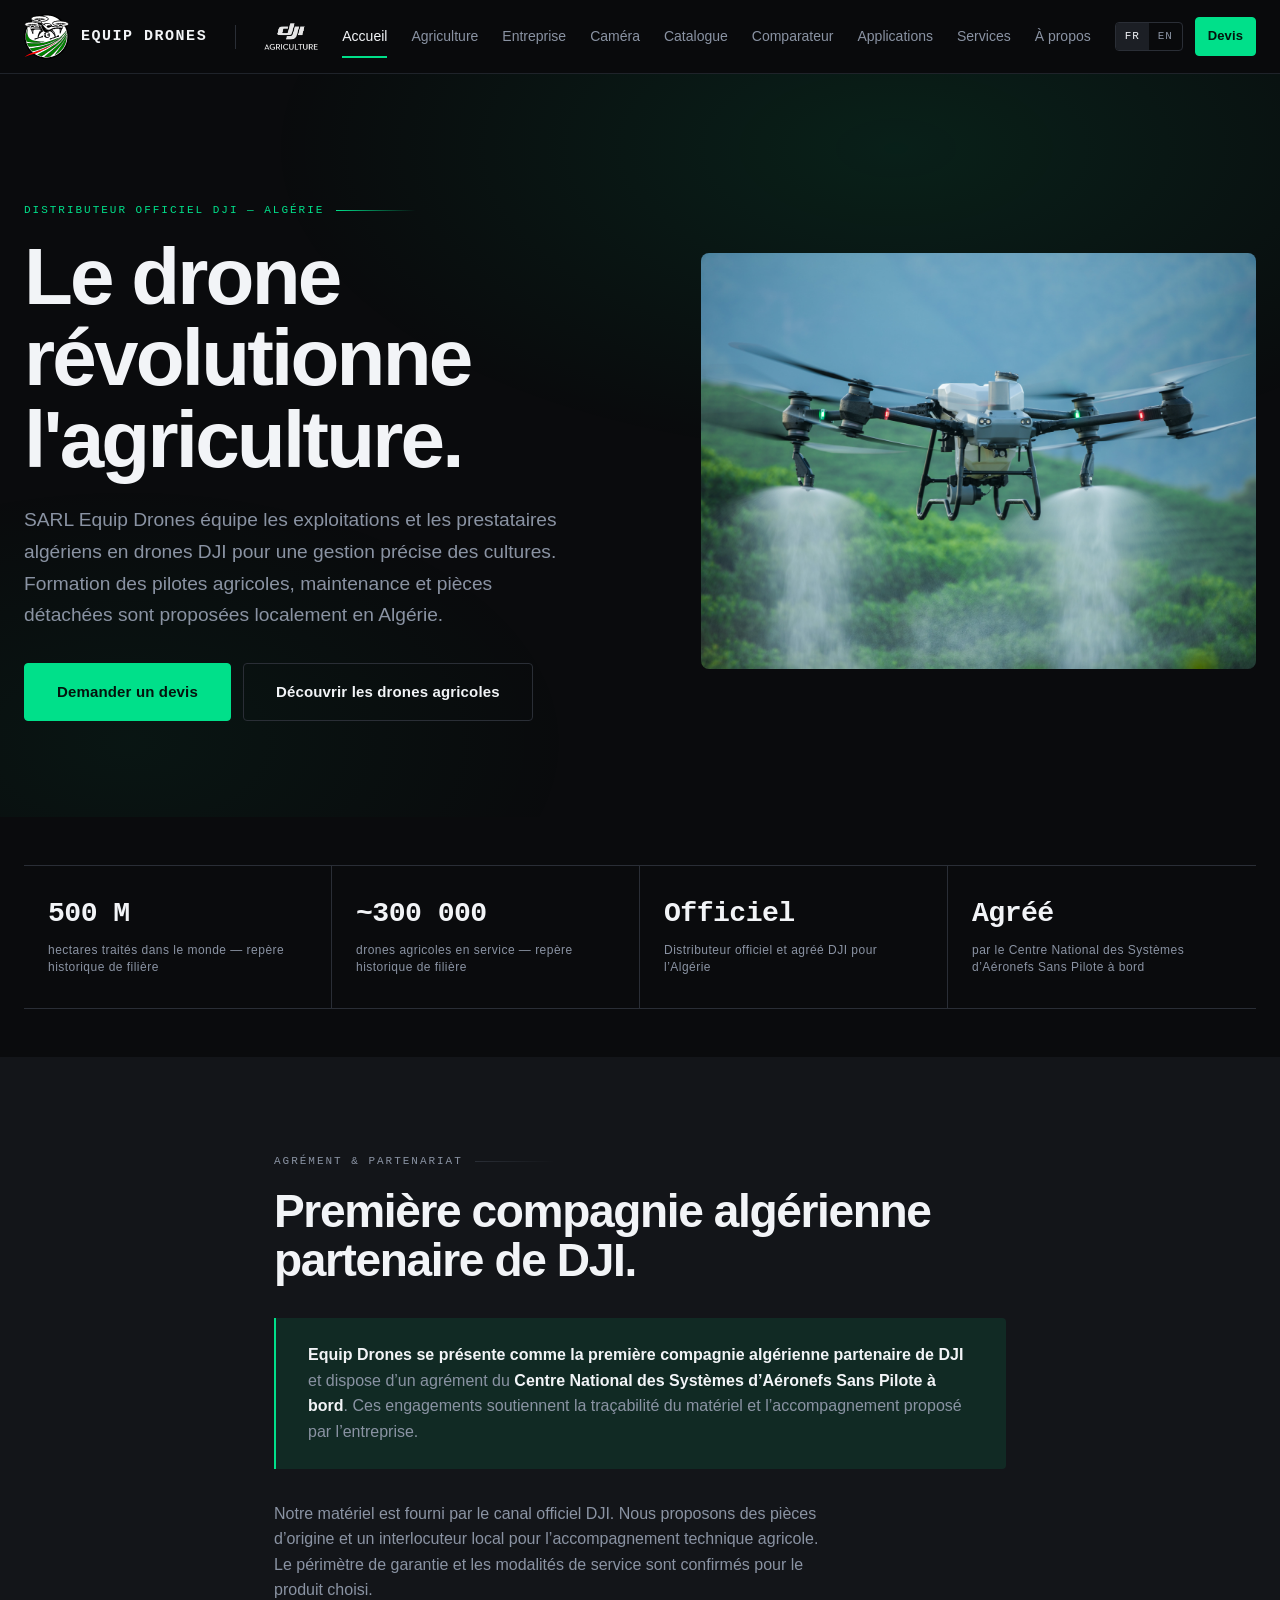
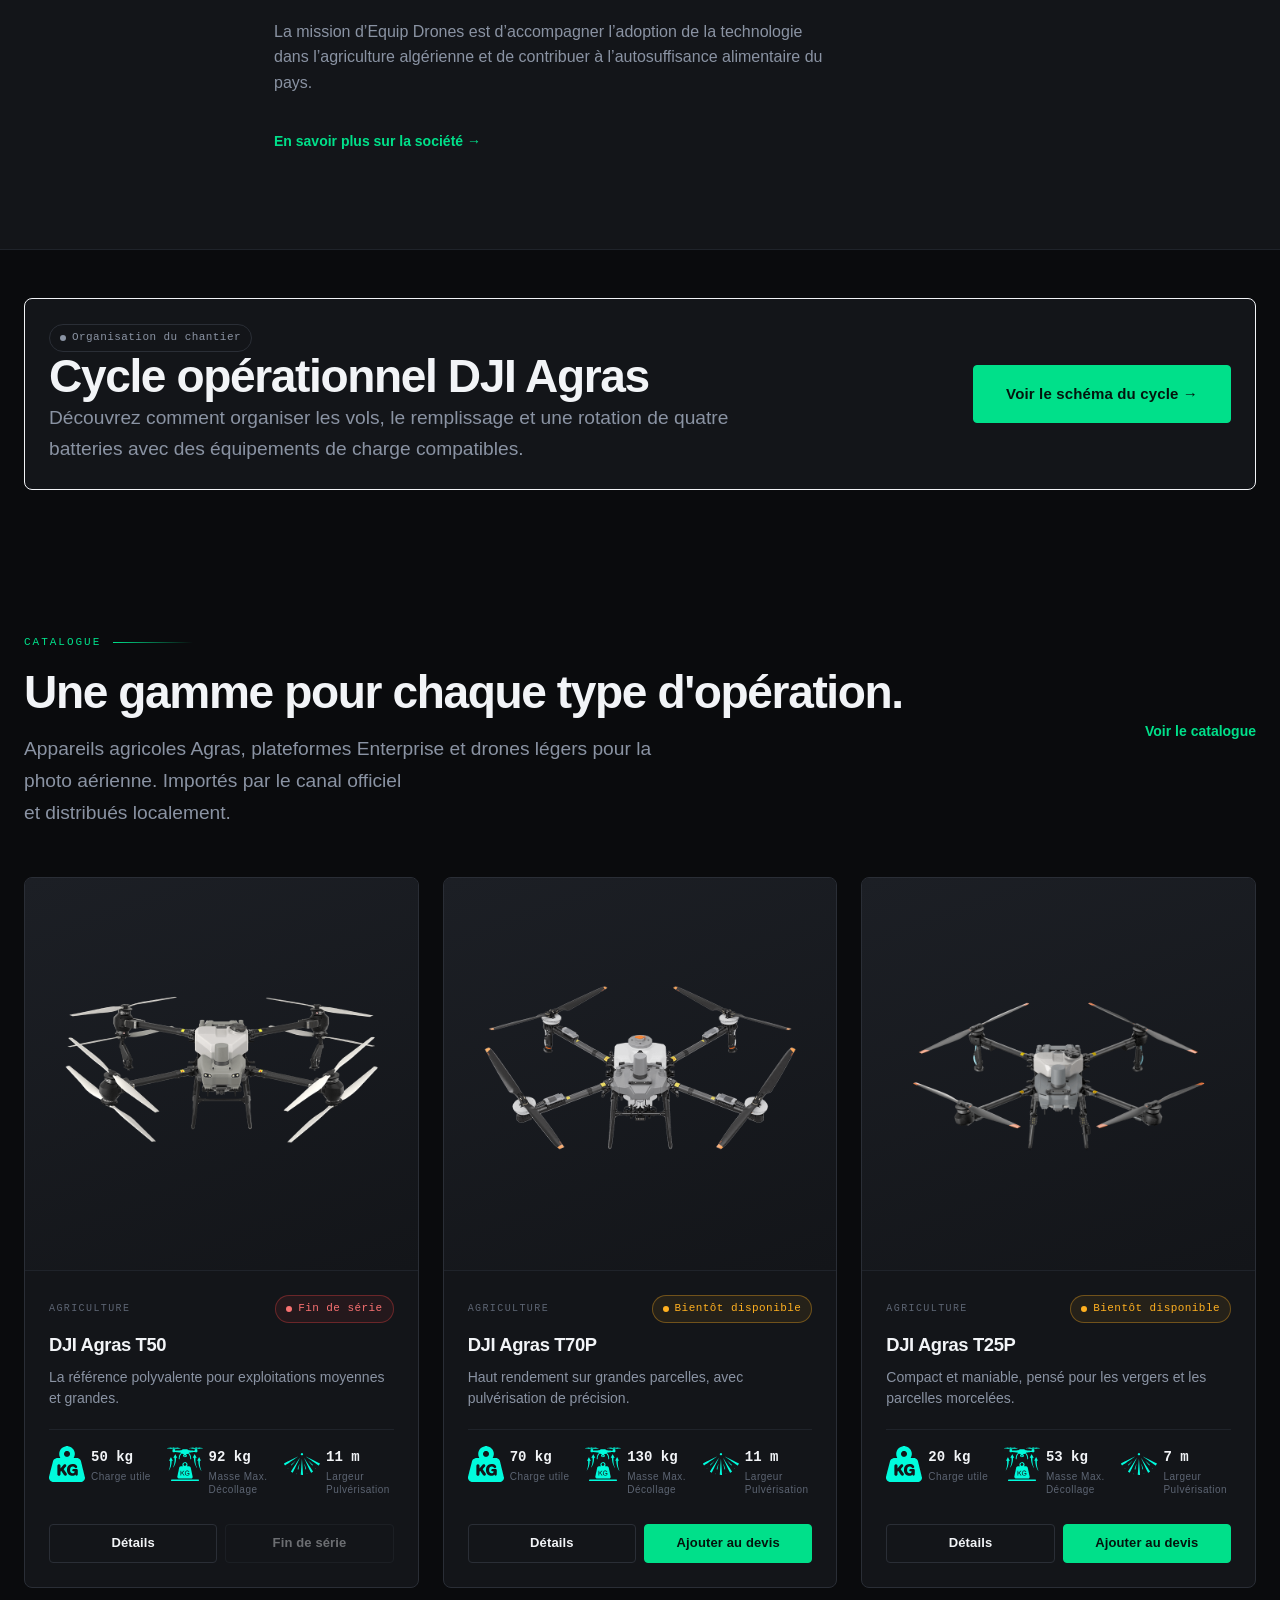
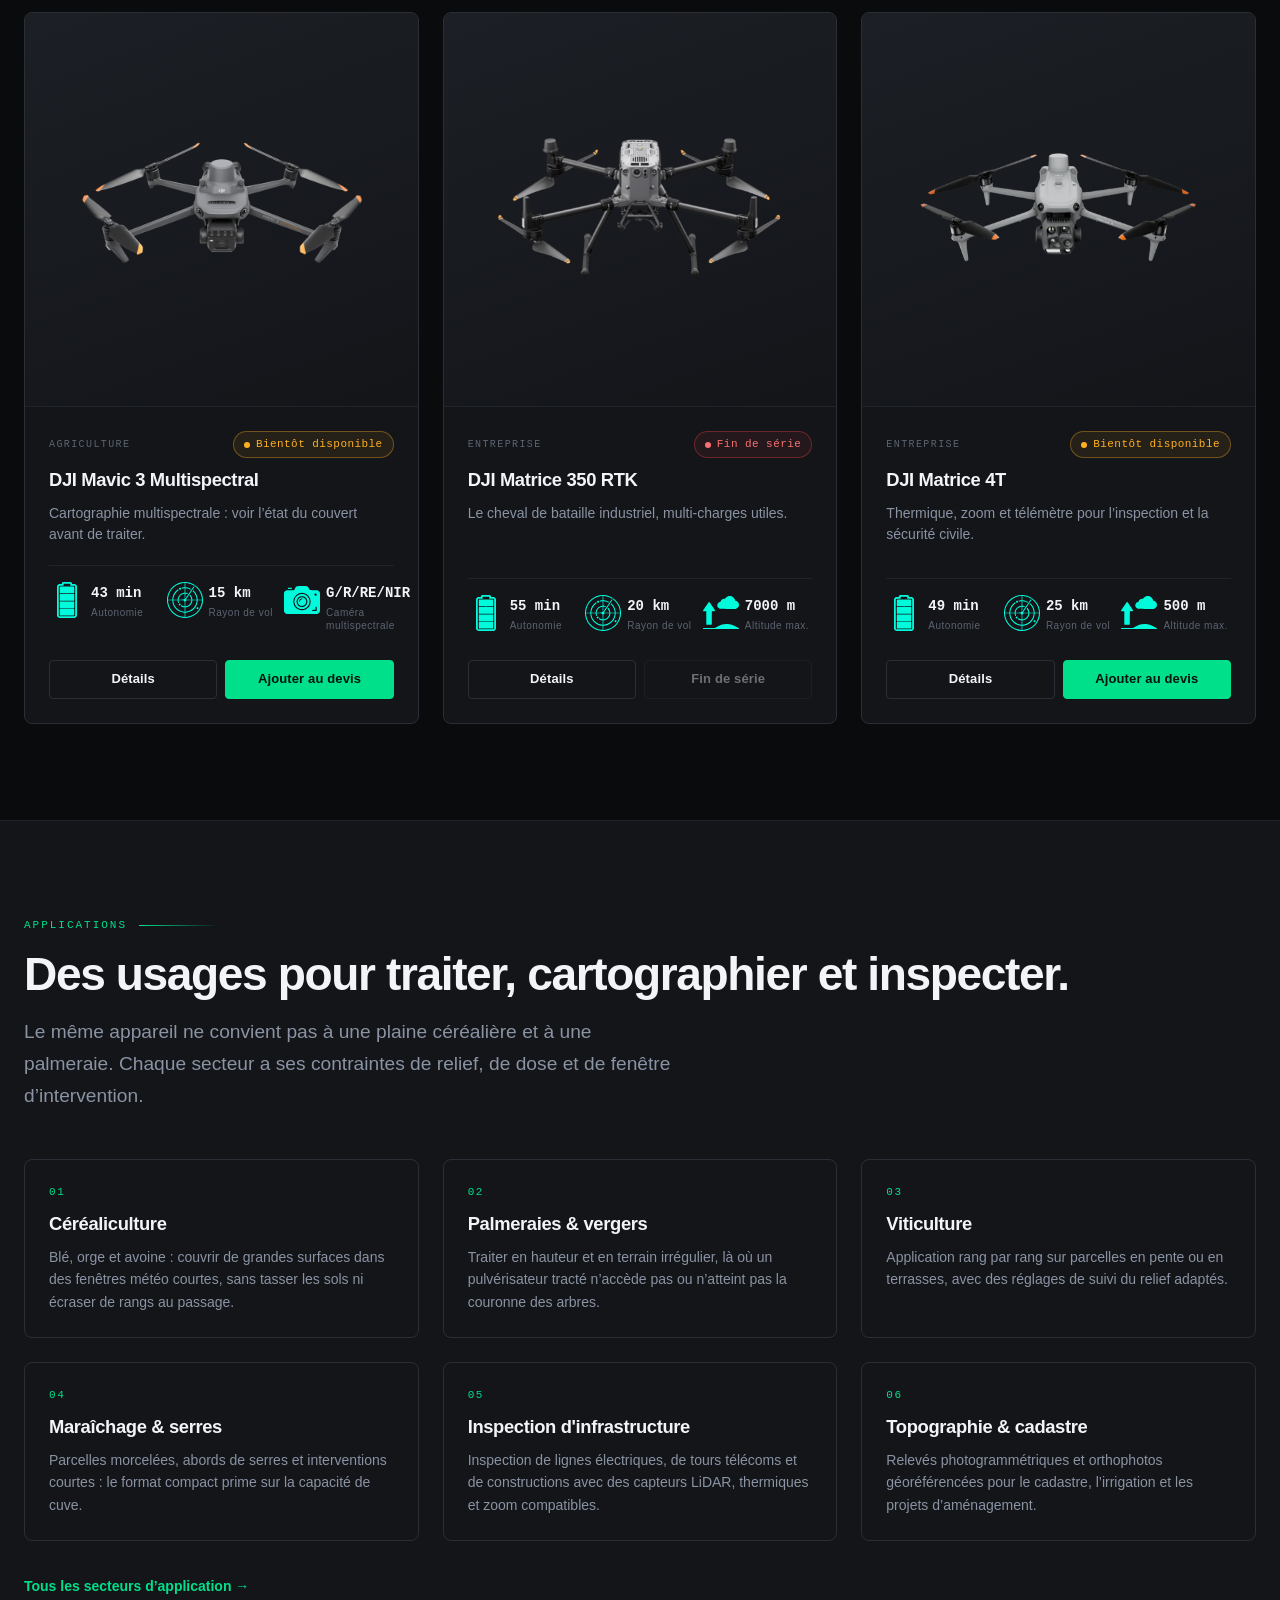
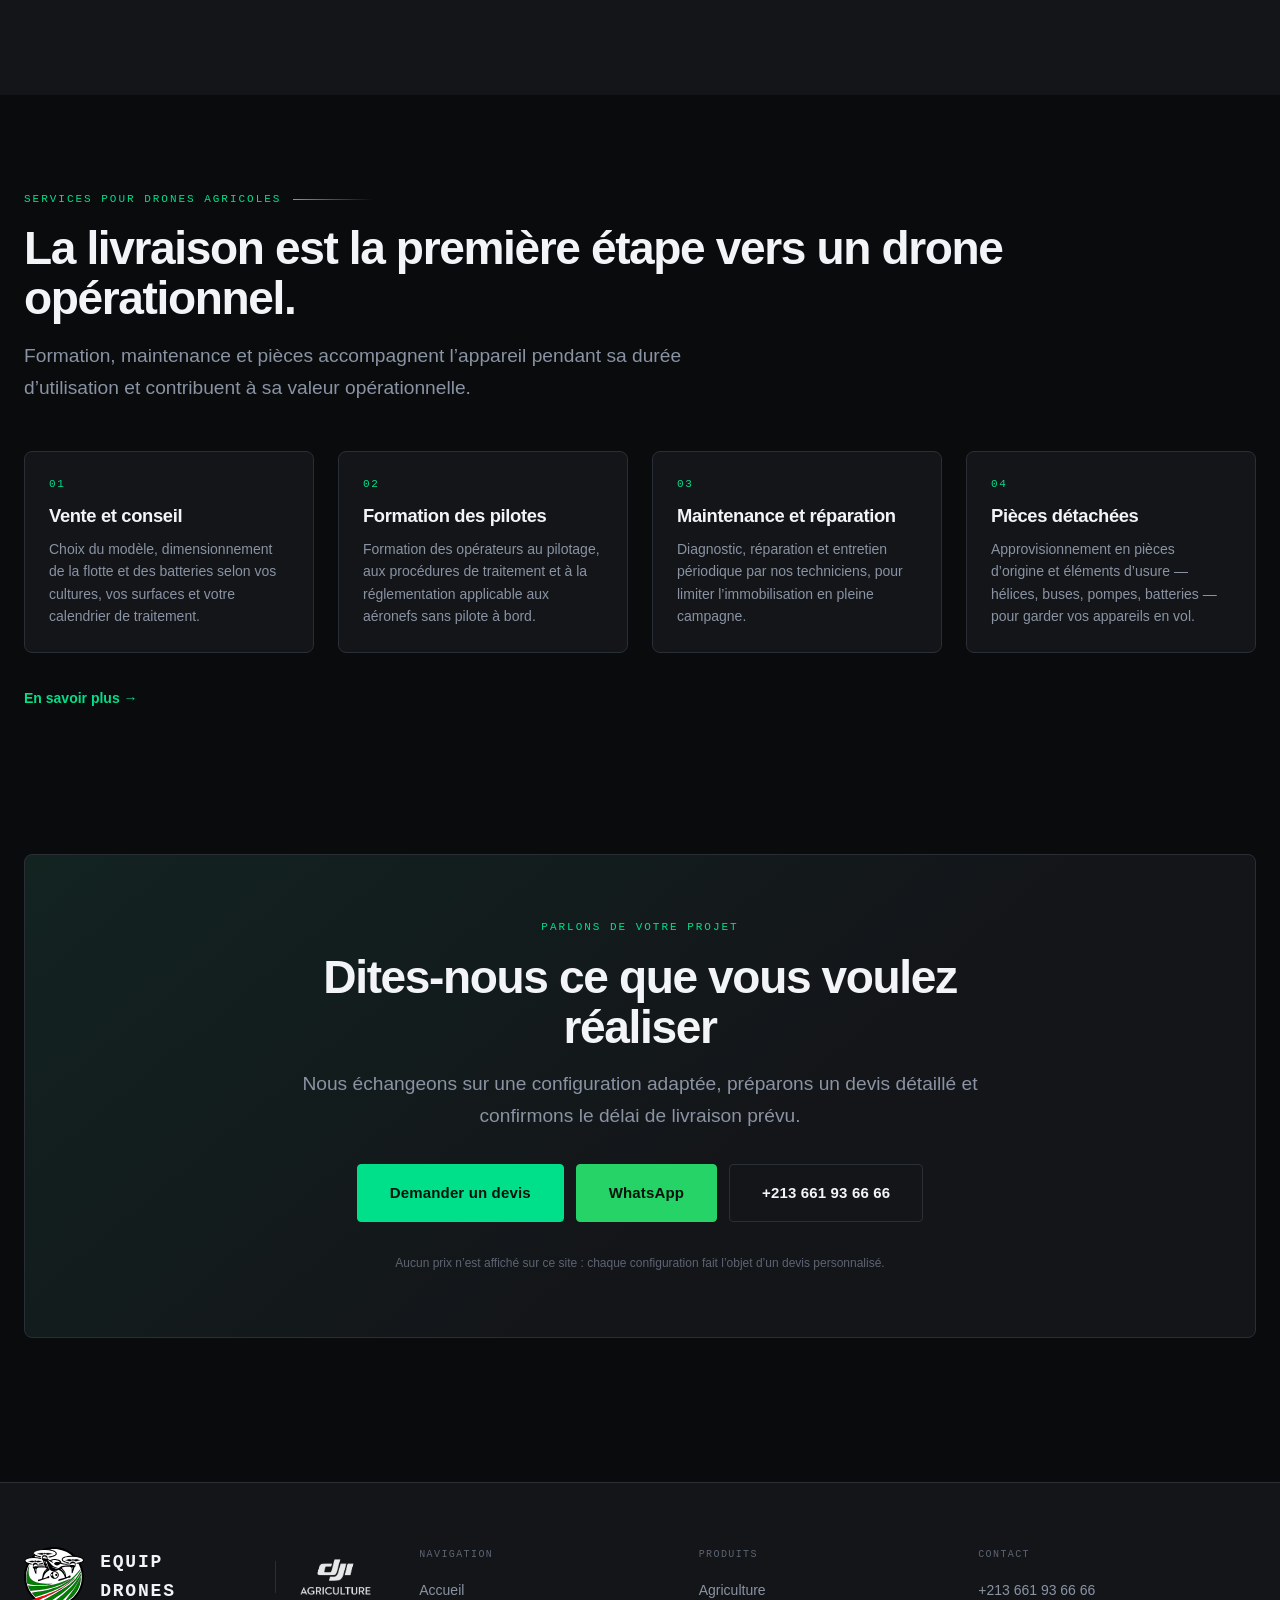
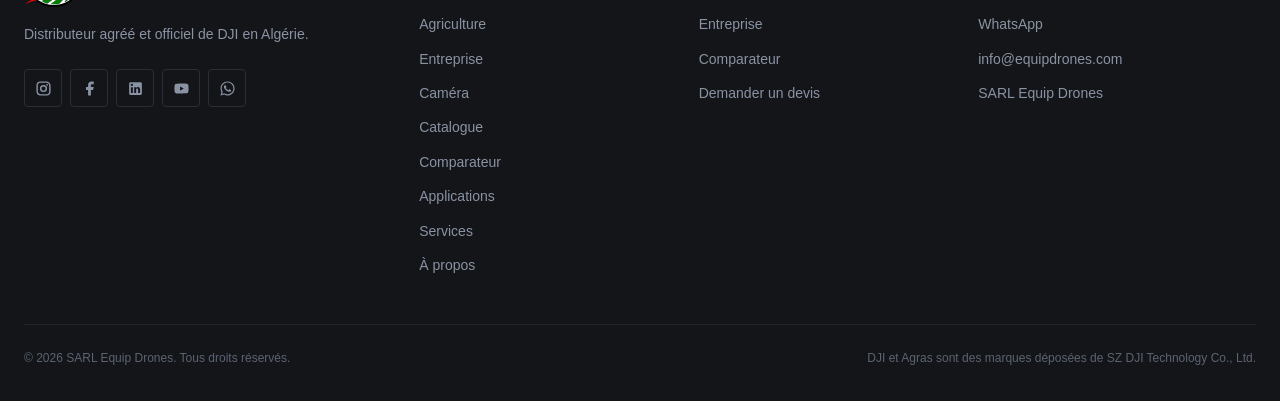
==== commit a3d614f8: "Fix quote request item list rendering and streamline cart row layout" ====
--- a/index.html
+++ b/index.html
@@ -4,7 +4,7 @@
 <meta charset="utf-8">
 <meta name="viewport" content="width=device-width, initial-scale=1">
 <title data-i18n="index.title">Equip Drones — Distributeur officiel DJI en Algérie</title>
-<meta name="description" content="SARL Equip Drones, distributeur officiel et exclusif DJI en Algérie : drones agricoles Agras, plateformes d’entreprise, formation de pilotes, maintenance et pièces détachées. Devis sur demande." data-i18n-attr="content:index.meta.description">
+<meta name="description" content="SARL Equip Drones, distributeur officiel et agréé de DJI en Algérie : drones agricoles Agras, plateformes d’entreprise, formation de pilotes, maintenance et pièces détachées. Devis sur demande." data-i18n-attr="content:index.meta.description">
 <link rel="icon" href="assets/img/svg/Logo.svg" type="image/svg+xml">
 <link rel="stylesheet" href="assets/css/site.css">
 </head>
@@ -49,7 +49,7 @@
         </div>
         <div class="stat">
           <div class="stat-value" data-i18n="index.copy.officiel">Officiel</div>
-          <div class="stat-label" data-i18n="index.copy.distributeur-officiel-et-exclusif-dji-pour-lalgerie">Distributeur officiel et exclusif DJI pour l’Algérie</div>
+          <div class="stat-label" data-i18n="index.copy.distributeur-officiel-et-exclusif-dji-pour-lalgerie">Distributeur officiel et agréé DJI pour l’Algérie</div>
         </div>
         <div class="stat">
           <div class="stat-value" data-i18n="index.copy.agree">Agréé</div>
--- a/assets/css/site.css
+++ b/assets/css/site.css
@@ -277,13 +277,18 @@
   background: var(--border);
   margin-inline: 4px;
 }
+.brand-dji-link {
+  display: flex;
+  align-items: center;
+  flex-shrink: 0;
+}
 .brand-dji {
-  height: 27px !important;
-  width: auto !important;
+  height: 27px;
+  width: auto;
   opacity: 0.9;
   transition: opacity var(--t);
 }
-.brand:hover .brand-dji {
+.brand-dji-link:hover .brand-dji {
   opacity: 1;
 }
 
@@ -291,12 +296,17 @@
 .nav a {
   font-size: 14px; color: var(--muted); font-weight: 500;
   transition: color var(--t); position: relative; padding-block: var(--s2);
+  white-space: nowrap;
 }
 .nav a:hover { color: var(--text); }
 .nav a[aria-current="page"] { color: var(--text); }
 .nav a[aria-current="page"]::after {
   content: ""; position: absolute; left: 0; right: 0; bottom: -2px;
   height: 2px; background: var(--accent);
+}
+@media (max-width: 1200px) and (min-width: 901px) {
+  .nav { gap: clamp(8px, 1.2vw, var(--s5)); }
+  .nav a { font-size: 13px; }
 }
 
 .header-actions { display: flex; align-items: center; gap: var(--s3); flex-shrink: 0; }
@@ -364,8 +374,8 @@
 }
 .stat:last-child { border-right: 0; }
 .stat-value {
-  font-family: var(--mono); font-size: clamp(1.5rem, 2.6vw, 2.1rem);
-  font-weight: 700; color: var(--text); line-height: 1; letter-spacing: -0.02em;
+  font-family: var(--mono); font-size: clamp(1.3rem, 2.2vw, 1.8rem);
+  font-weight: 700; color: var(--text); line-height: 1.15; letter-spacing: -0.02em;
   font-variant-numeric: tabular-nums;
 }
 .stat-label {
@@ -420,10 +430,10 @@
   border-top: 1px solid var(--border-soft);
   padding-top: var(--s4); margin-top: var(--s2);
 }
-.p-card-spec { min-width: 0; display: grid; grid-template-columns: 20px minmax(0, 1fr); gap: 6px; align-items: start; }
+.p-card-spec { min-width: 0; display: grid; grid-template-columns: 36px minmax(0, 1fr); gap: 6px; align-items: start; }
 .p-card-spec--plain { display: block; }
 .p-card-spec-icon, .spec-icon {
-  width: 24px; height: 24px; display: inline-block; vertical-align: middle;
+  width: 36px; height: 36px; display: inline-block; vertical-align: middle;
   object-fit: contain; flex-shrink: 0;
   filter: invert(70%) sepia(100%) saturate(1000%) hue-rotate(115deg);
 }
@@ -449,6 +459,7 @@
 .badge-on_order    { color: var(--warn); border-color: rgba(255, 176, 32, 0.35); background: rgba(255, 176, 32, 0.08); }
 .badge-coming_soon { color: var(--warn); border-color: rgba(255, 176, 32, 0.35); background: rgba(255, 176, 32, 0.08); }
 .badge-discontinued { color: #f87171; border-color: rgba(239, 68, 68, 0.35); background: rgba(239, 68, 68, 0.08); }
+.badge-not_available { color: var(--dim); border-color: var(--border); background: rgba(128, 128, 128, 0.08); }
 
 .tag {
   display: inline-block; padding: 3px 9px;
@@ -507,6 +518,78 @@
   text-transform: uppercase; color: var(--accent); width: auto;
   padding-top: var(--s6); border-bottom: 1px solid var(--border);
 }
+
+/* Parts & Accessories Table */
+.parts-toolbar {
+  display: flex; flex-direction: column; gap: var(--s4);
+  padding-block: var(--s5);
+  border-bottom: 1px solid var(--border-soft);
+}
+.parts-toolbar-inner {
+  display: flex; flex-wrap: wrap; justify-content: space-between;
+  align-items: flex-end; gap: var(--s5);
+}
+.parts-toolbar-filters {
+  display: flex; flex-wrap: wrap; align-items: flex-end; gap: var(--s4);
+}
+.parts-filter-drone, .parts-filter-search {
+  display: flex; flex-direction: column; gap: var(--s2);
+}
+.parts-select, .parts-search-input {
+  height: 38px; padding: 0 var(--s3);
+  background: var(--surface); color: var(--text);
+  border: 1px solid var(--border); border-radius: var(--radius-sm);
+  font-family: inherit; font-size: 13px; transition: border-color var(--t);
+}
+.parts-select:focus, .parts-search-input:focus {
+  outline: none; border-color: var(--accent);
+}
+.parts-search-input { min-width: 220px; }
+.parts-search-input::-webkit-search-cancel-button { cursor: pointer; }
+
+.parts-table {
+  width: 100%; border-collapse: collapse; min-width: 760px;
+}
+.parts-table th, .parts-table td {
+  padding: var(--s3) var(--s4); text-align: left; vertical-align: middle;
+  border-bottom: 1px solid var(--border-soft);
+}
+.parts-table thead th {
+  position: sticky; top: 0; z-index: 5;
+  background: var(--bg); border-bottom: 1px solid var(--border);
+  font-family: var(--mono); font-size: 11px; letter-spacing: 0.12em;
+  text-transform: uppercase; color: var(--muted);
+}
+.parts-table tbody tr { transition: background var(--t); }
+.parts-table tbody tr:hover { background: var(--surface); }
+
+.parts-td-type { width: 140px; }
+.parts-td-name { min-width: 200px; }
+.parts-td-model { width: 140px; font-family: var(--mono); }
+.parts-td-drones { min-width: 200px; }
+.parts-td-avail { width: 150px; }
+.parts-td-action { width: 220px; text-align: right; }
+
+.parts-code {
+  font-family: var(--mono); font-size: 12px; color: var(--accent);
+  background: rgba(0, 224, 138, 0.08); padding: 3px 7px; border-radius: var(--radius-sm);
+}
+.parts-drones-wrap { display: flex; flex-wrap: wrap; gap: 4px; }
+.tag-sm {
+  font-size: 11px; padding: 2px 7px; border-radius: 4px;
+  background: var(--surface-2); color: var(--text); border: 1px solid var(--border-soft);
+}
+.badge-subtle {
+  font-family: var(--mono); font-size: 11px; text-transform: uppercase;
+  letter-spacing: 0.06em; color: var(--muted);
+}
+.parts-action-cell {
+  display: flex; align-items: center; justify-content: flex-end; gap: var(--s3);
+}
+
+.qty-sm button { width: 30px; height: 32px; font-size: 16px; }
+.qty-sm input { width: 38px; height: 32px; font-size: 13px; }
+
 
 /* --------------------------------------------------------------------------
    12. Filters
@@ -599,17 +682,11 @@
    14. Cart lines
    -------------------------------------------------------------------------- */
 .cart-line {
-  display: grid; grid-template-columns: 88px 1fr auto auto;
+  display: grid; grid-template-columns: 1fr auto auto;
   gap: var(--s4); align-items: center;
   padding: var(--s4) 0;
   border-bottom: 1px solid var(--border-soft);
 }
-.cart-line-media {
-  aspect-ratio: 1; background: var(--surface-2);
-  border: 1px solid var(--border-soft); border-radius: var(--radius);
-  display: flex; align-items: center; justify-content: center; padding: var(--s2);
-}
-.cart-line-media img { max-height: 100%; width: auto; object-fit: contain; }
 .btn-remove {
   background: transparent; border: 0; cursor: pointer;
   color: var(--dim); font-size: 13px; padding: var(--s2);
@@ -679,8 +756,12 @@
   height: 32px;
   margin-inline: var(--s2);
 }
+.site-footer .brand-dji-link {
+  display: flex;
+  align-items: center;
+}
 .site-footer .brand-dji {
-  height: 36px !important;
+  height: 36px;
 }
 .footer-grid { display: grid; grid-template-columns: 1.5fr 1fr 1fr 1.2fr; gap: var(--s7); }
 .footer-title {
@@ -781,8 +862,8 @@
   .section { padding-block: var(--s7); }
   .cta-band { padding: var(--s6) var(--s5); }
   .p-card-specs { grid-template-columns: repeat(3, 1fr); }
-  .cart-line { grid-template-columns: 64px 1fr; row-gap: var(--s3); }
-  .cart-line > :nth-child(3), .cart-line > :nth-child(4) { grid-column: 2; justify-self: start; }
+  .cart-line { grid-template-columns: 1fr auto; row-gap: var(--s3); }
+  .cart-line > :first-child { grid-column: 1 / -1; }
   .cmp-table tbody th { width: 150px; }
   .btn { width: 100%; }
   .row .btn, .btn-row .btn, .p-card-actions .btn, .hero-actions .btn { width: auto; }
@@ -898,7 +979,7 @@
 .header-actions .cart-link { width: auto; }
 @media (max-width: 440px) {
   .site-header .wrap { gap: 8px; }
-  .site-header .brand-dji, .site-header .brand-divider { display: none; }
+  .site-header .brand-dji, .site-header .brand-divider, .site-header .brand-dji-link { display: none; }
   .header-actions { gap: 8px; }
 }
 .cycle-flow { display: grid; grid-template-columns: repeat(4, 1fr); gap: var(--s5); padding: 0; list-style: none; }
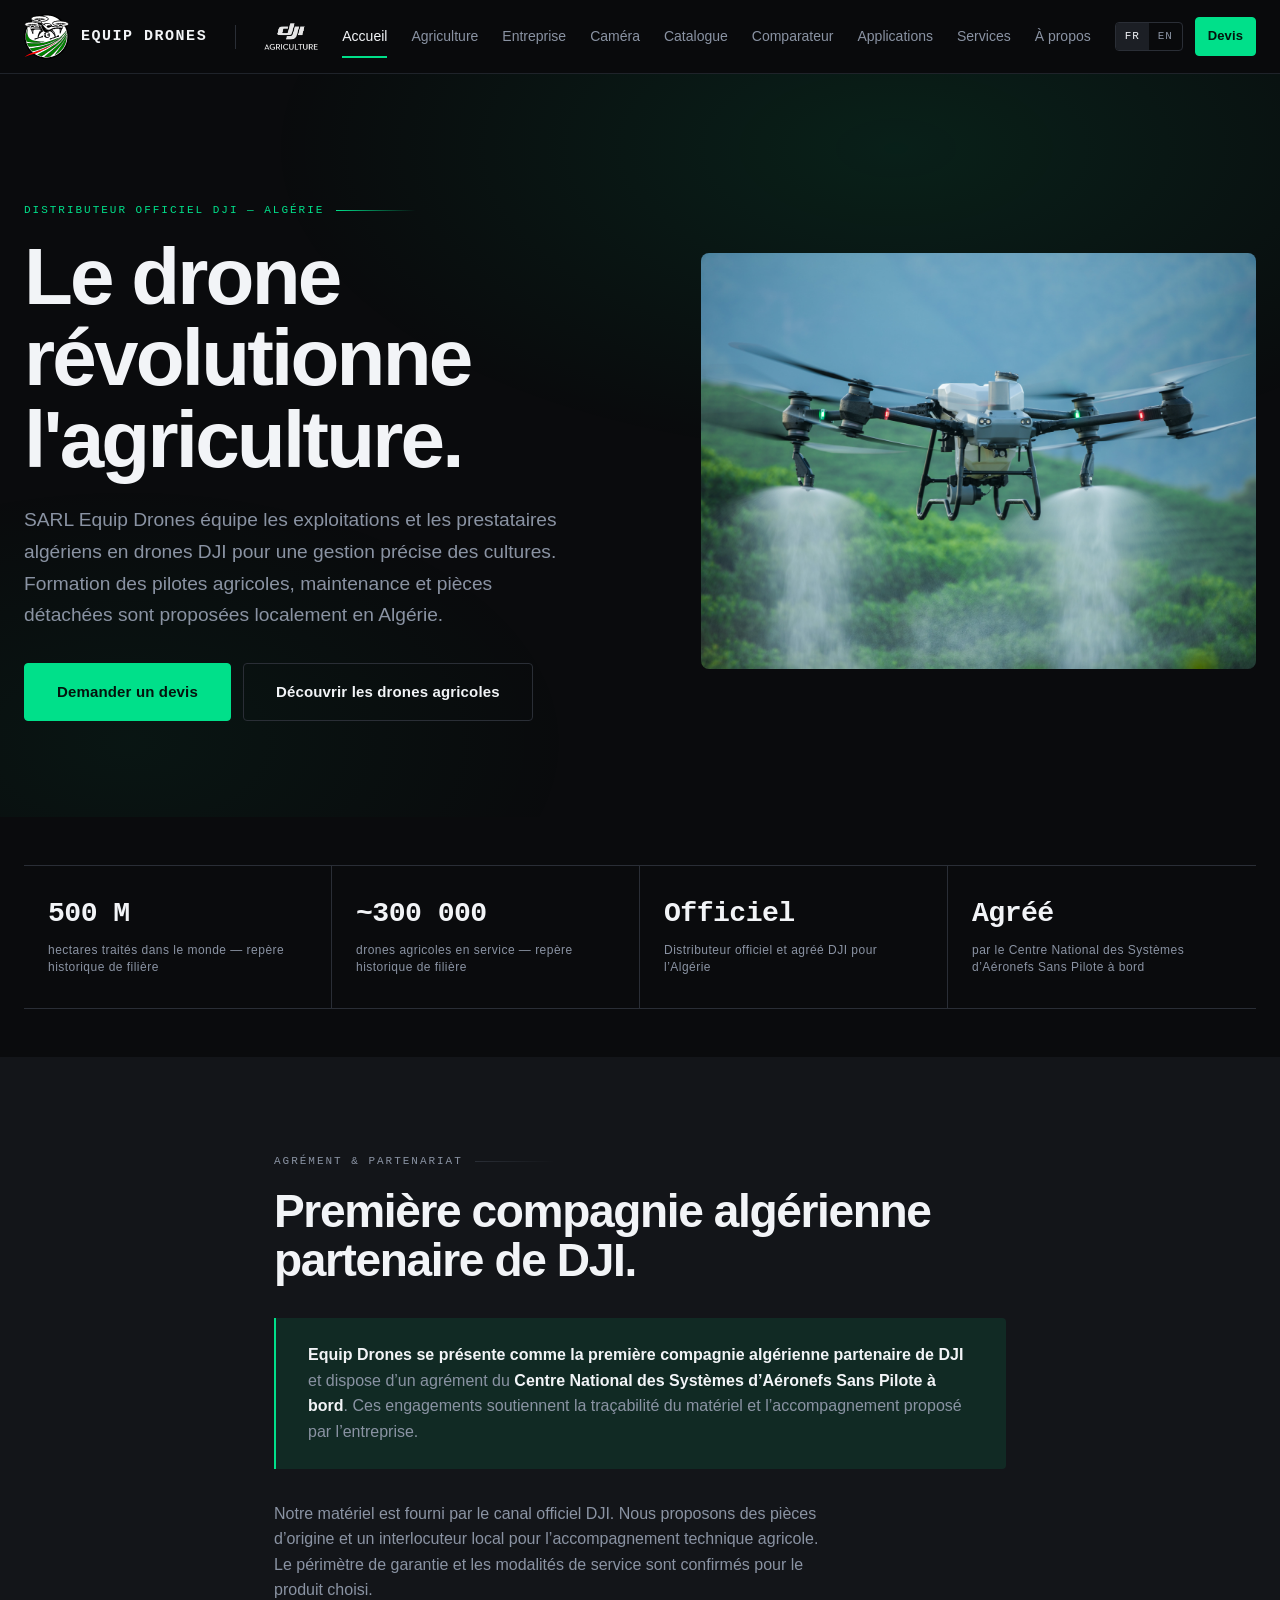
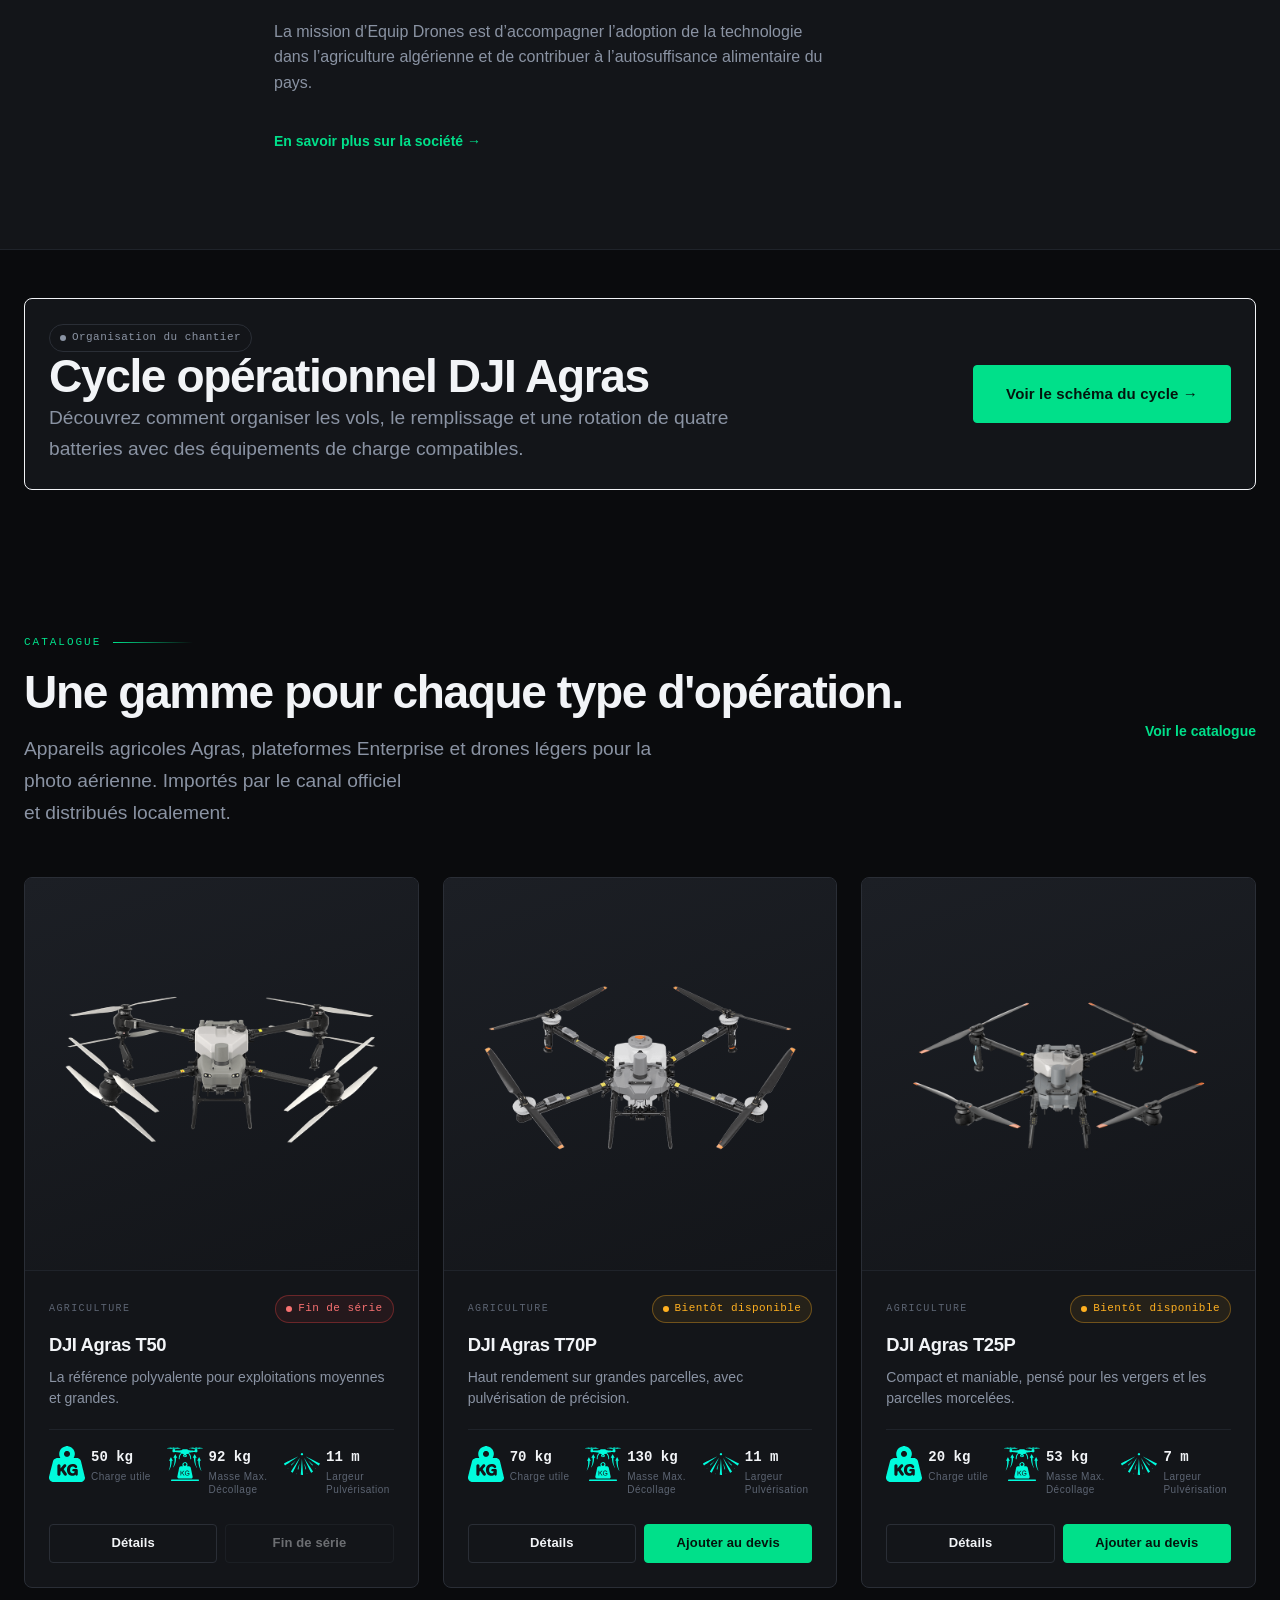
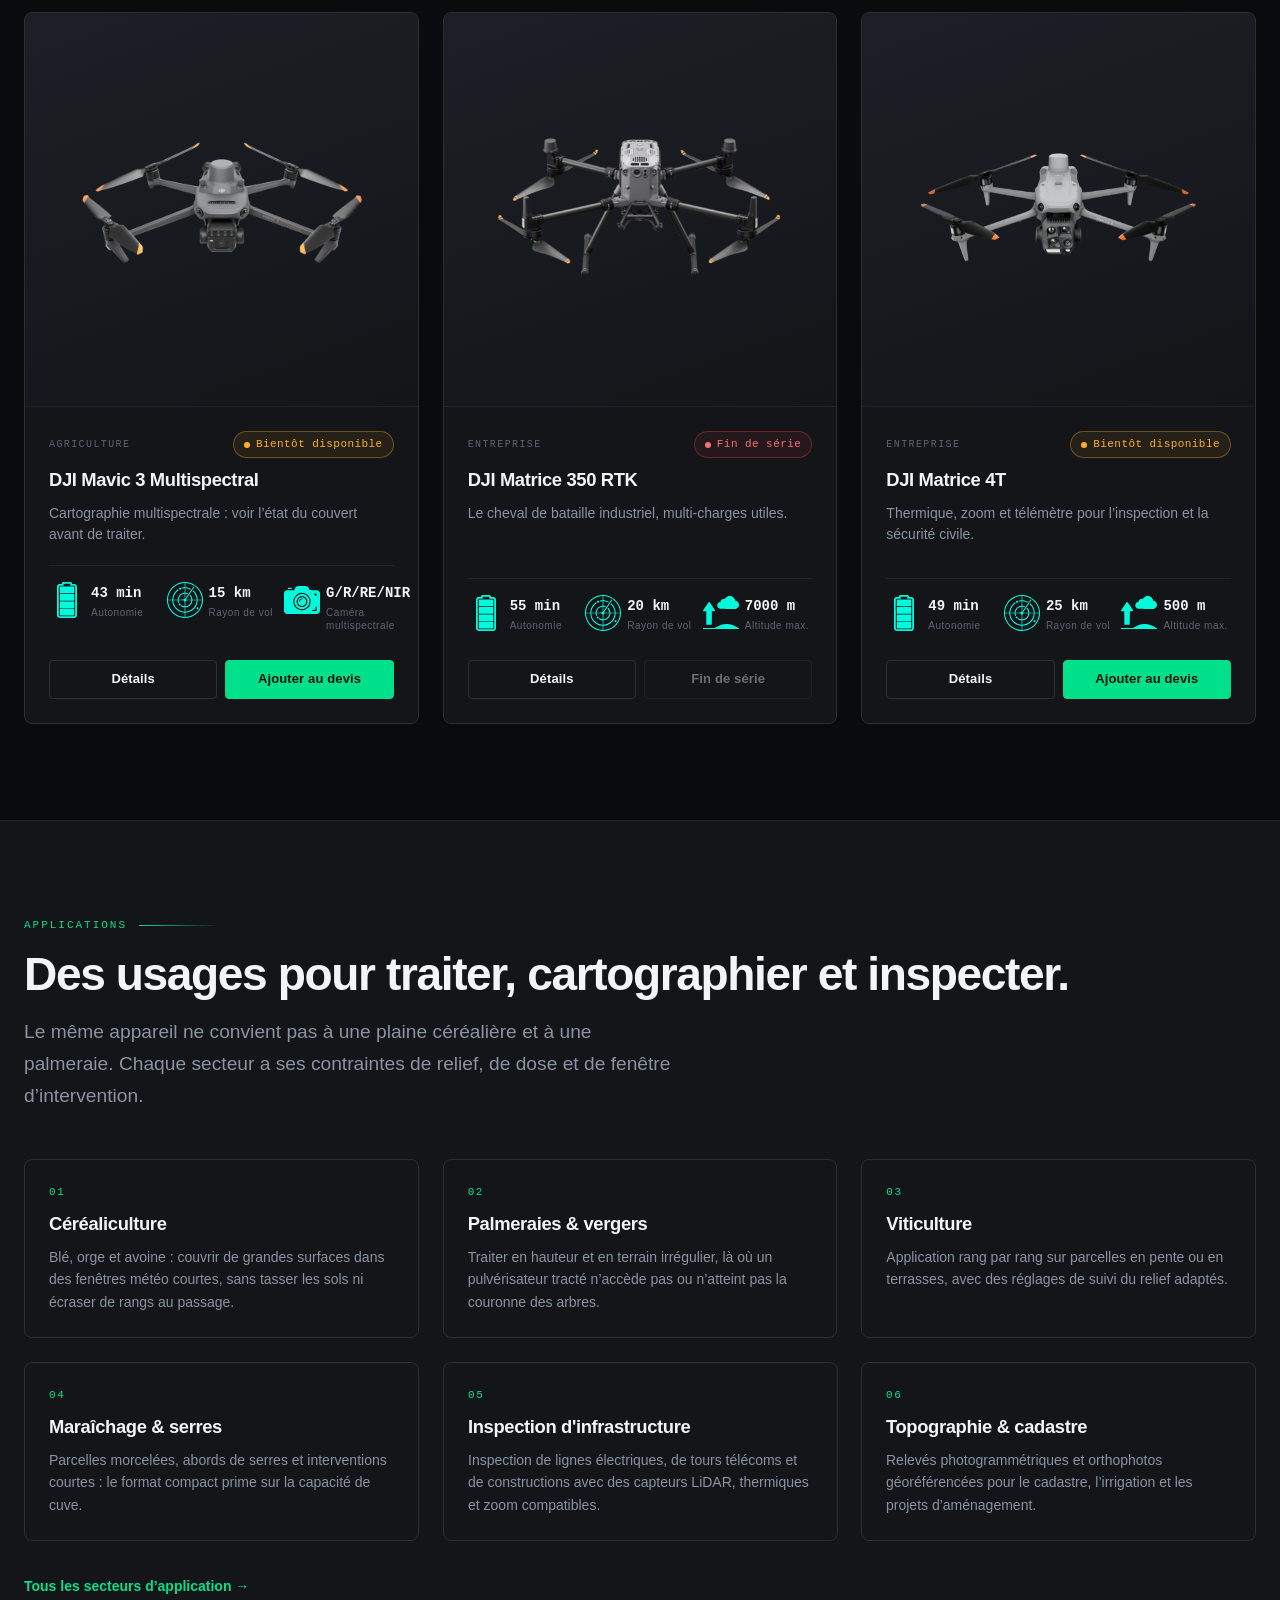
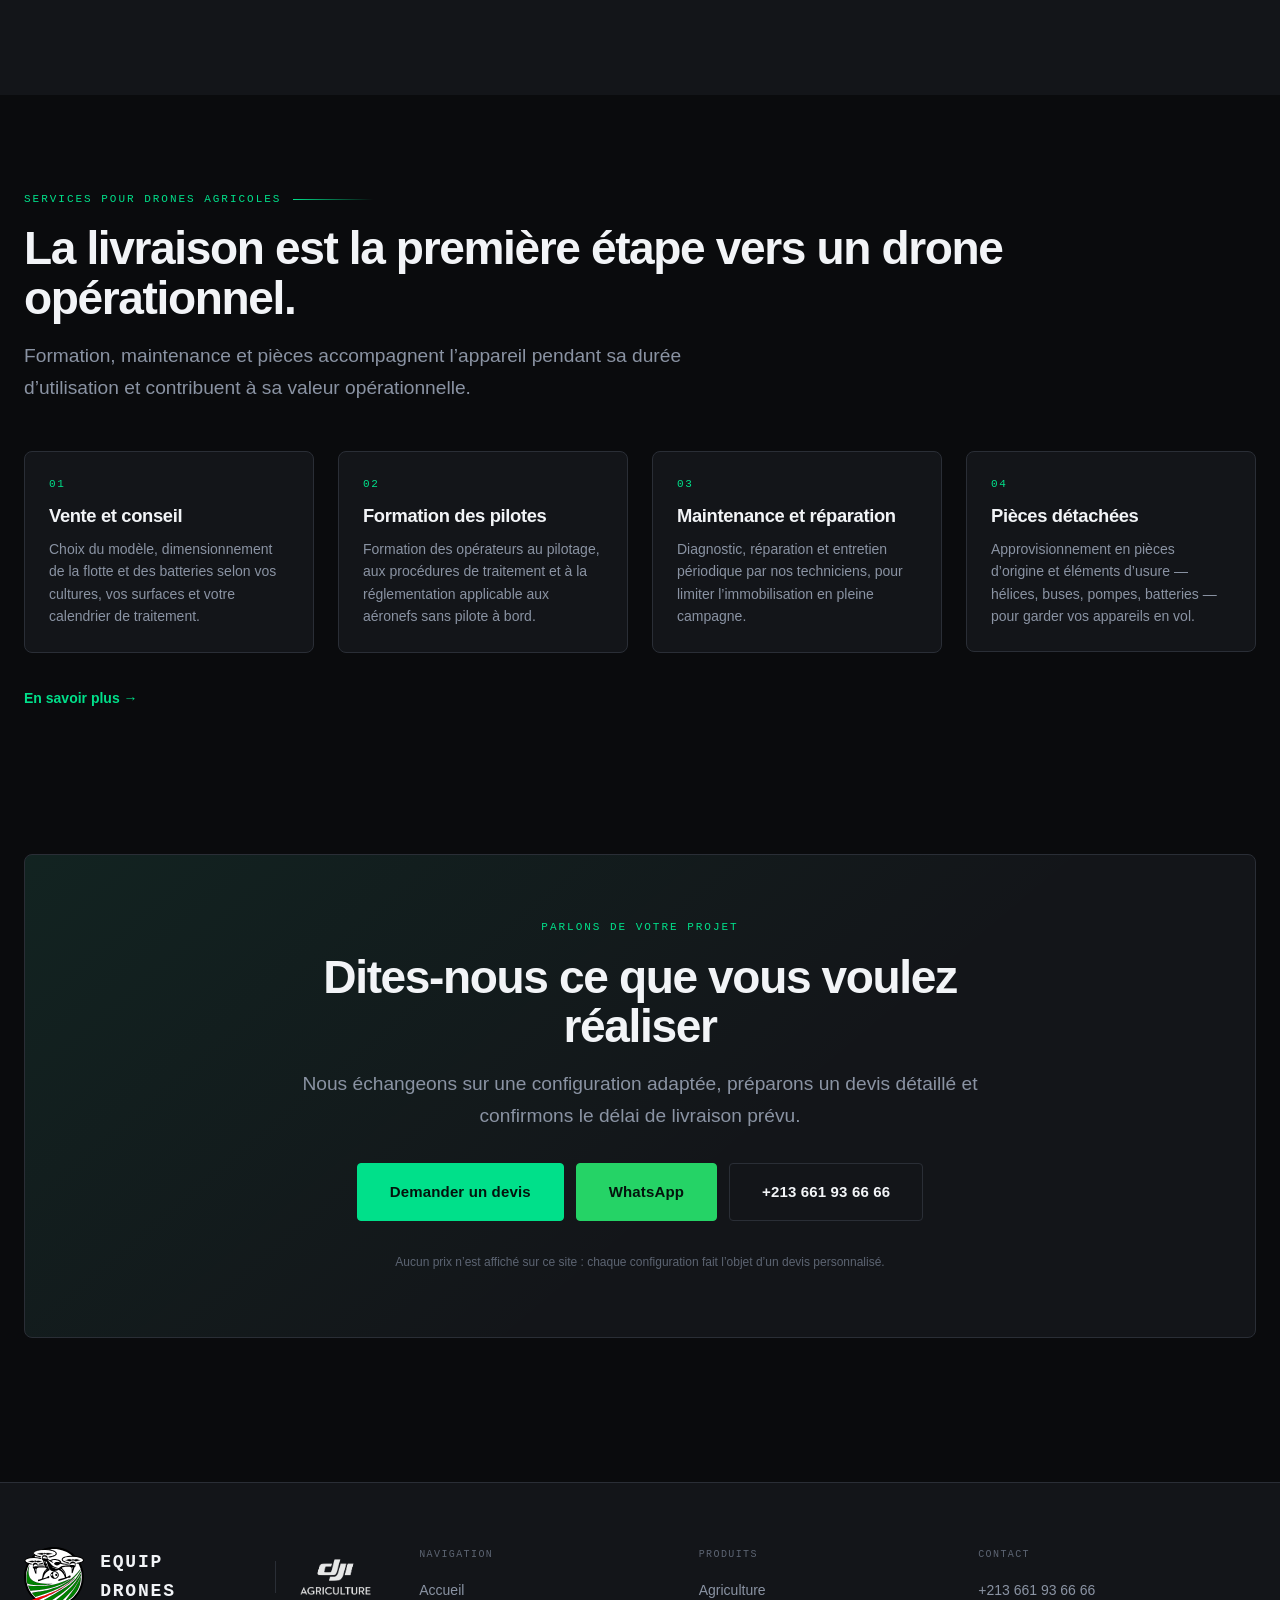
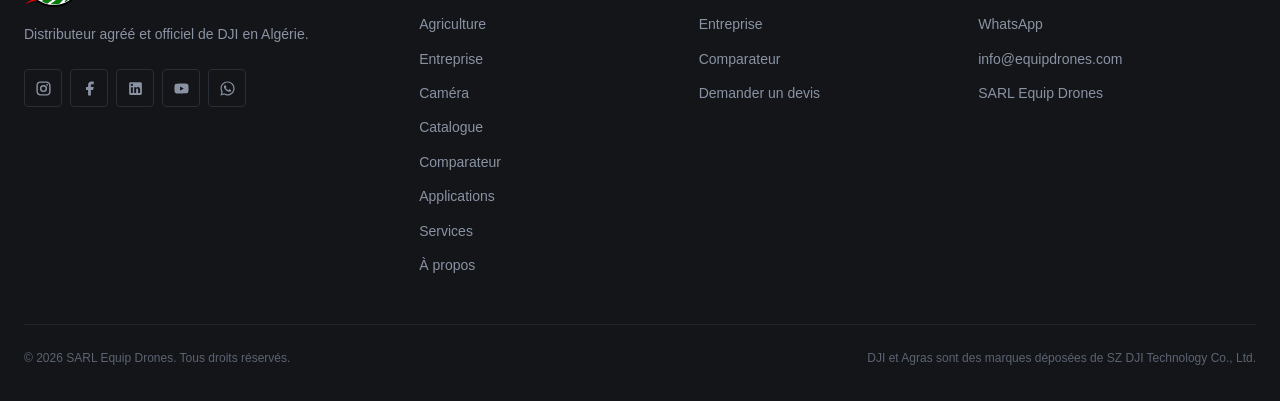
==== commit 71eb1e4a: "feat(seo): add robots.txt, sitemap.xml, canonical url and Schema.org structured data" ====
--- a/index.html
+++ b/index.html
@@ -6,7 +6,39 @@
 <title data-i18n="index.title">Equip Drones — Distributeur officiel DJI en Algérie</title>
 <meta name="description" content="SARL Equip Drones, distributeur officiel et agréé de DJI en Algérie : drones agricoles Agras, plateformes d’entreprise, formation de pilotes, maintenance et pièces détachées. Devis sur demande." data-i18n-attr="content:index.meta.description">
 <link rel="icon" href="assets/img/svg/Logo.svg" type="image/svg+xml">
+<link rel="canonical" href="https://equipdrones.com/">
 <link rel="stylesheet" href="assets/css/site.css">
+<script type="application/ld+json">
+{
+  "@context": "https://schema.org",
+  "@type": "LocalBusiness",
+  "name": "SARL Equip Drones",
+  "description": "Distributeur officiel et agréé DJI en Algérie : drones agricoles DJI Agras, drones d'entreprise, formation certifiée, maintenance et pièces détachées.",
+  "url": "https://equipdrones.com/",
+  "logo": "https://equipdrones.com/assets/img/svg/Logo.svg",
+  "image": "https://equipdrones.com/assets/img/photos/hero-spray.jpg",
+  "telephone": "+213661936666",
+  "email": "info@equipdrones.com",
+  "address": {
+    "@type": "PostalAddress",
+    "addressCountry": "DZ"
+  },
+  "areaServed": {
+    "@type": "Country",
+    "name": "Algeria"
+  },
+  "brand": {
+    "@type": "Brand",
+    "name": "DJI"
+  },
+  "sameAs": [
+    "https://www.instagram.com/equip_drones/",
+    "https://www.facebook.com/profile.php?id=61571771371833",
+    "https://www.linkedin.com/company/equip-drones/",
+    "https://www.youtube.com/@equip_drones_algeria"
+  ]
+}
+</script>
 </head>
 <body>
 <div data-header="home"></div>
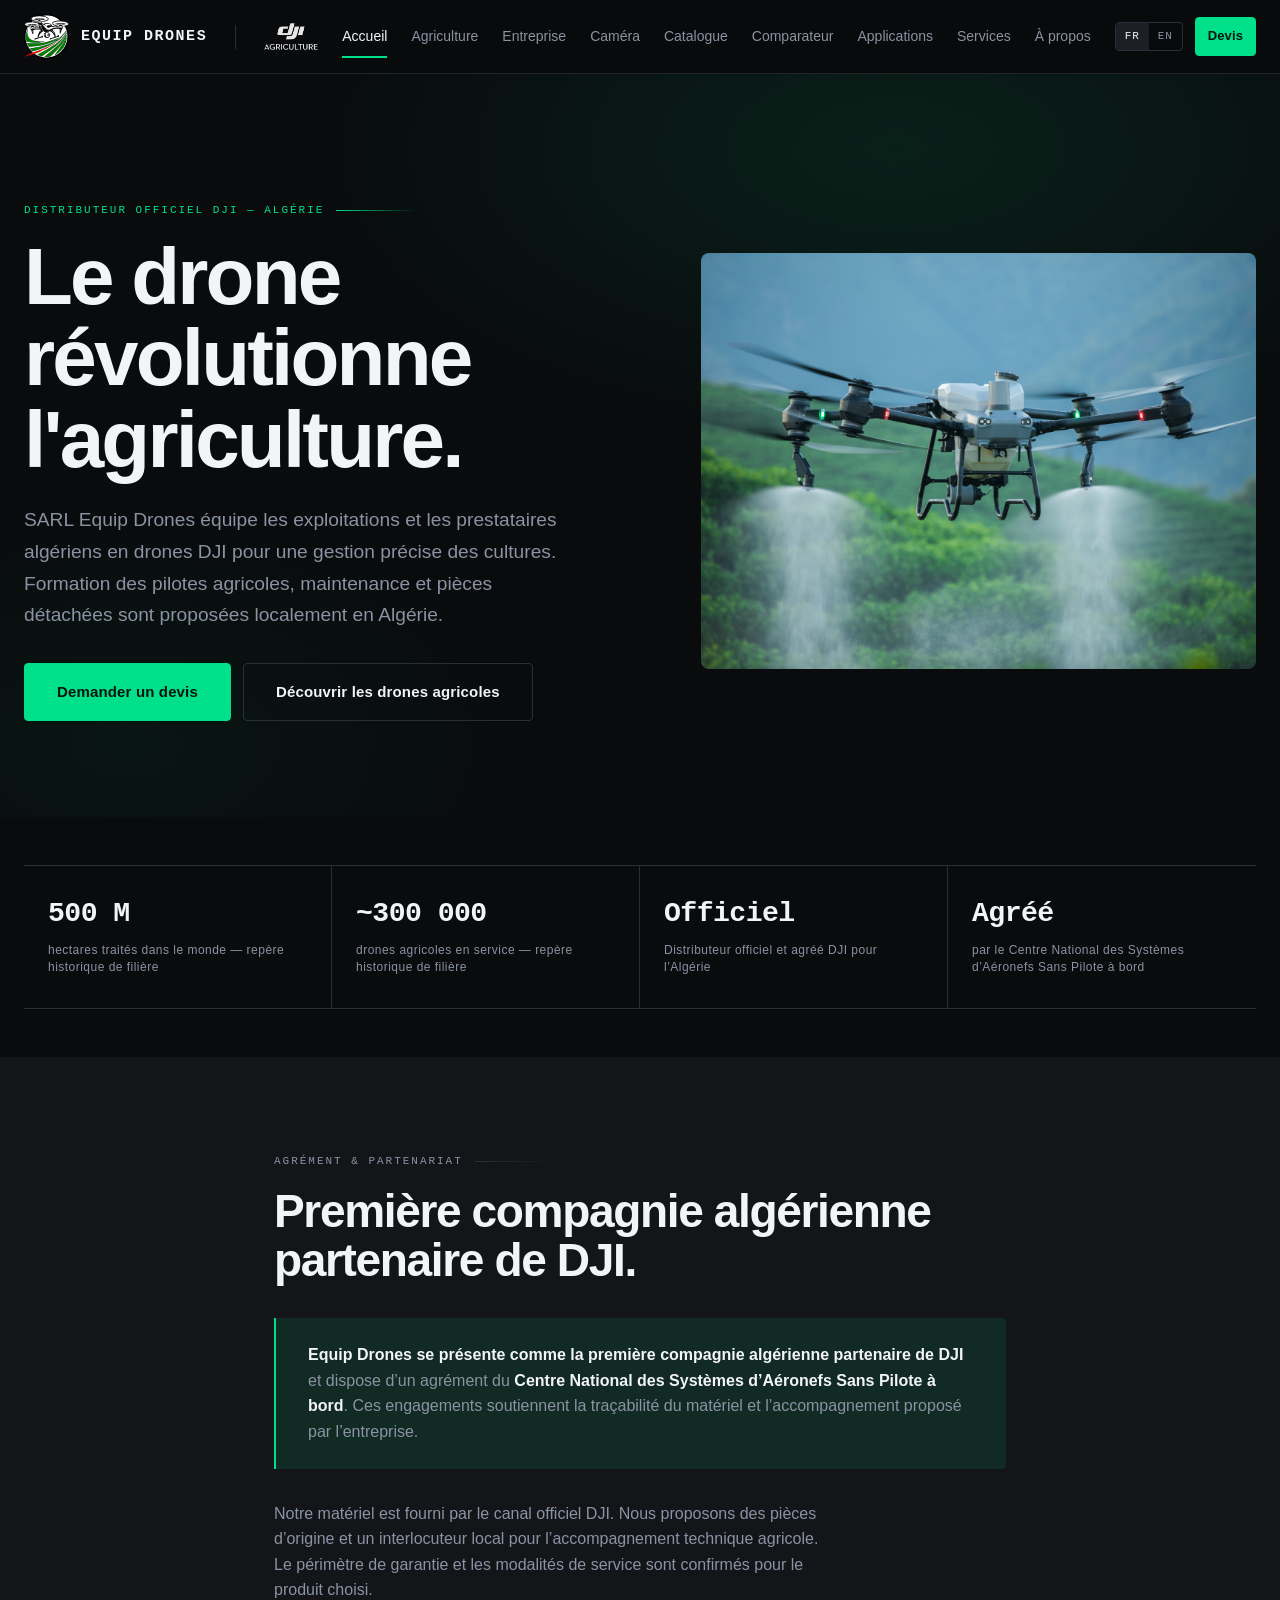
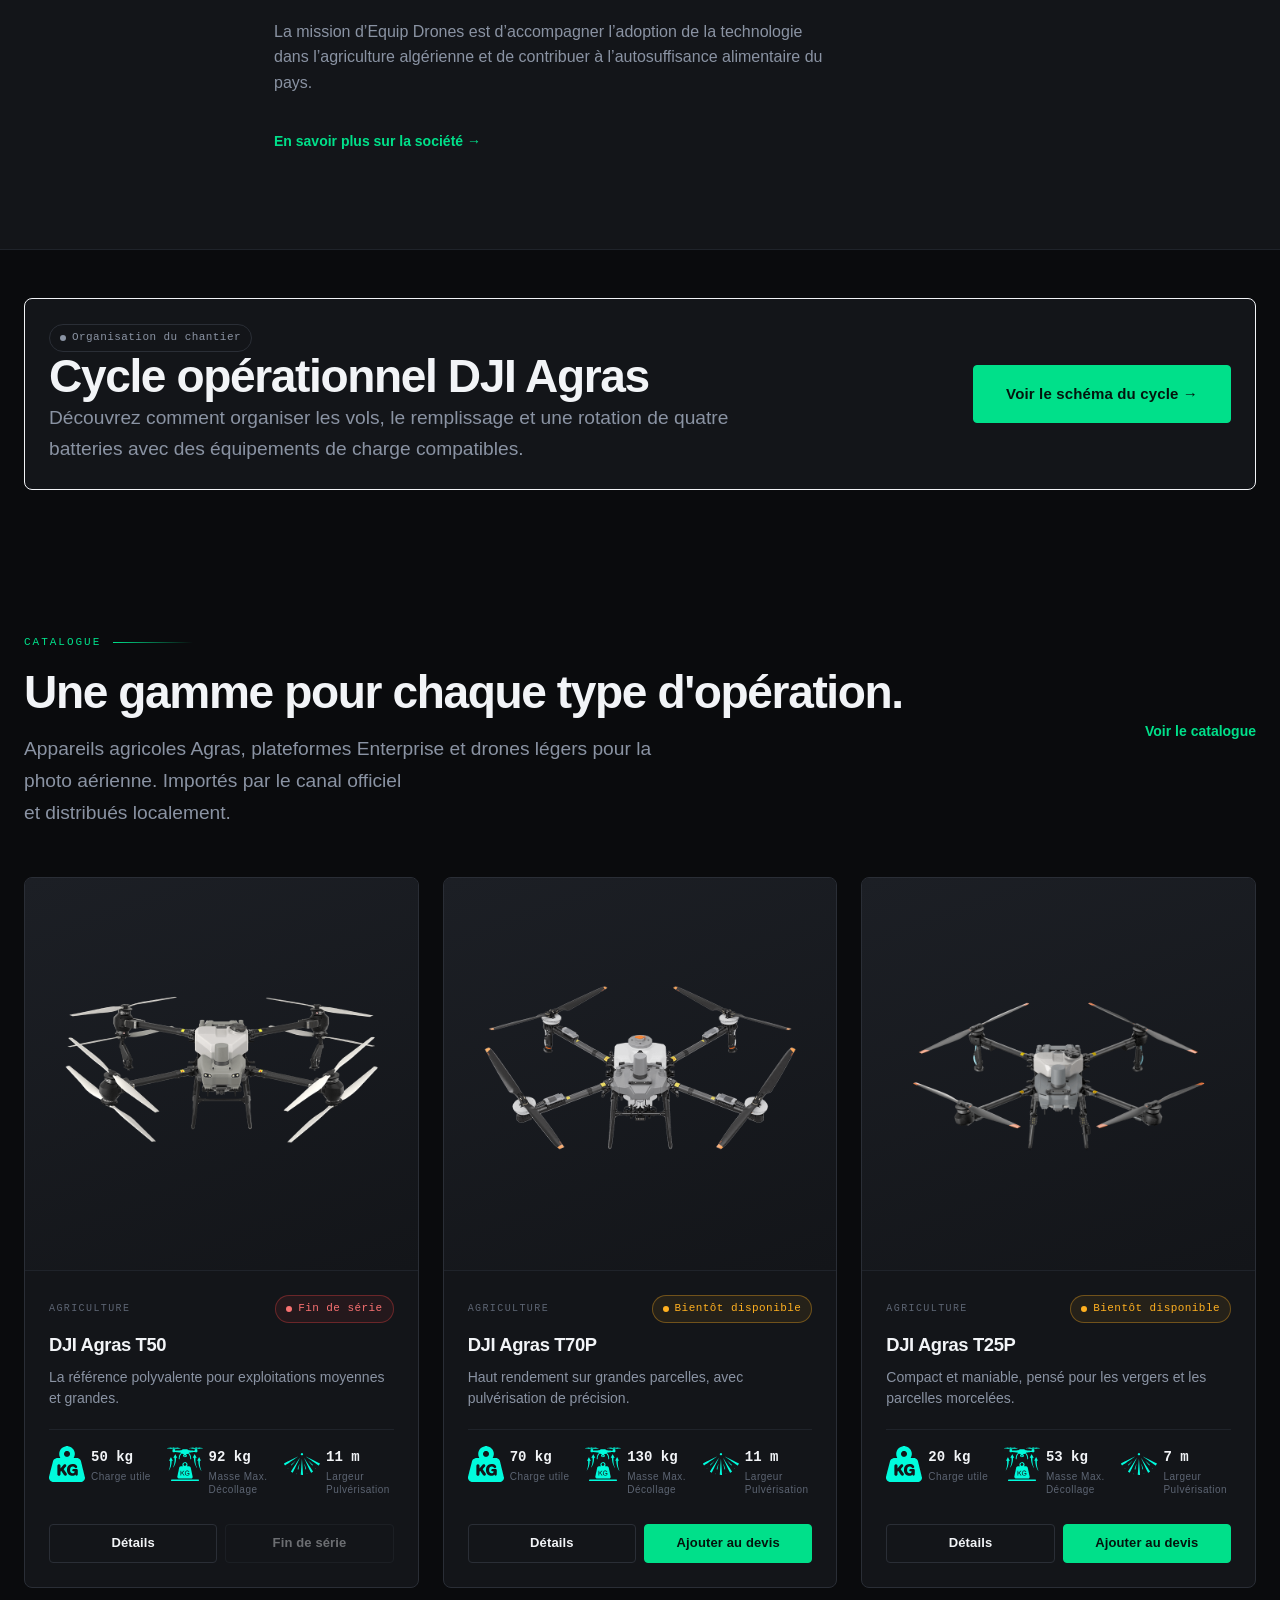
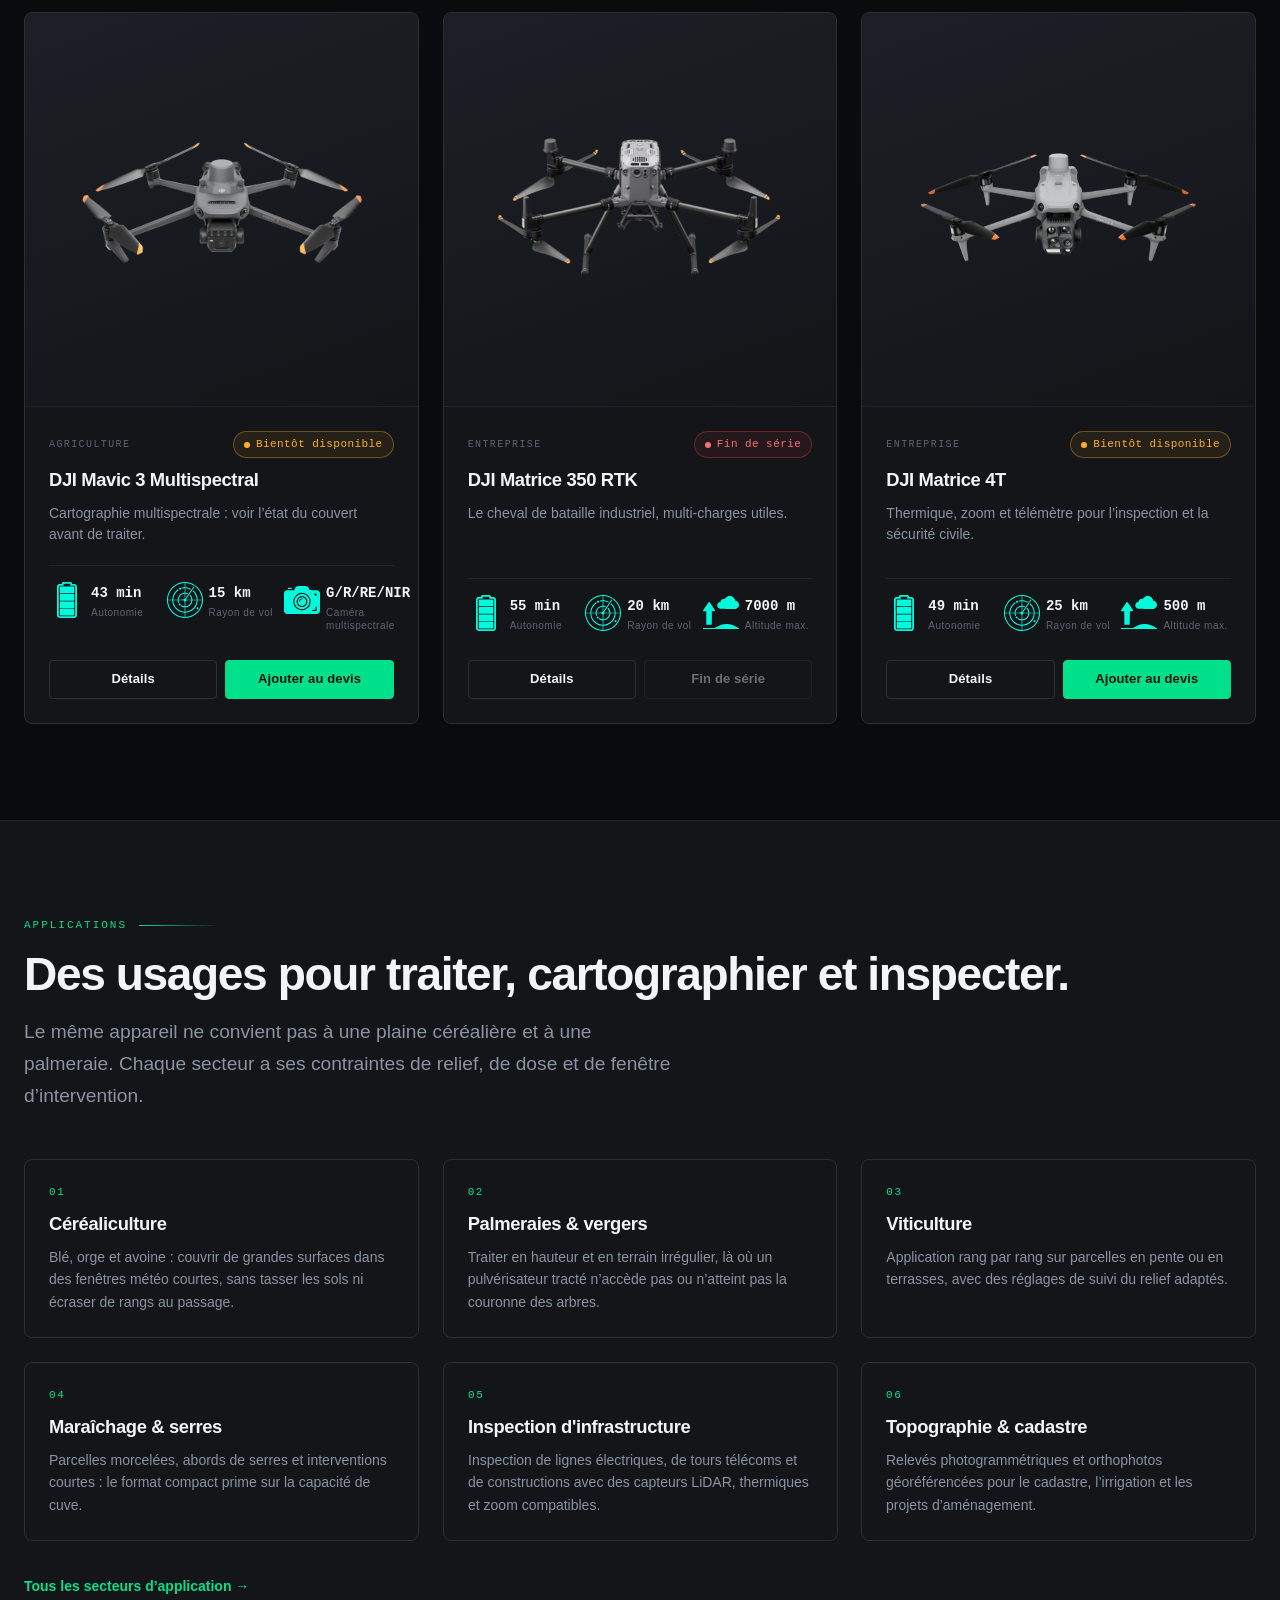
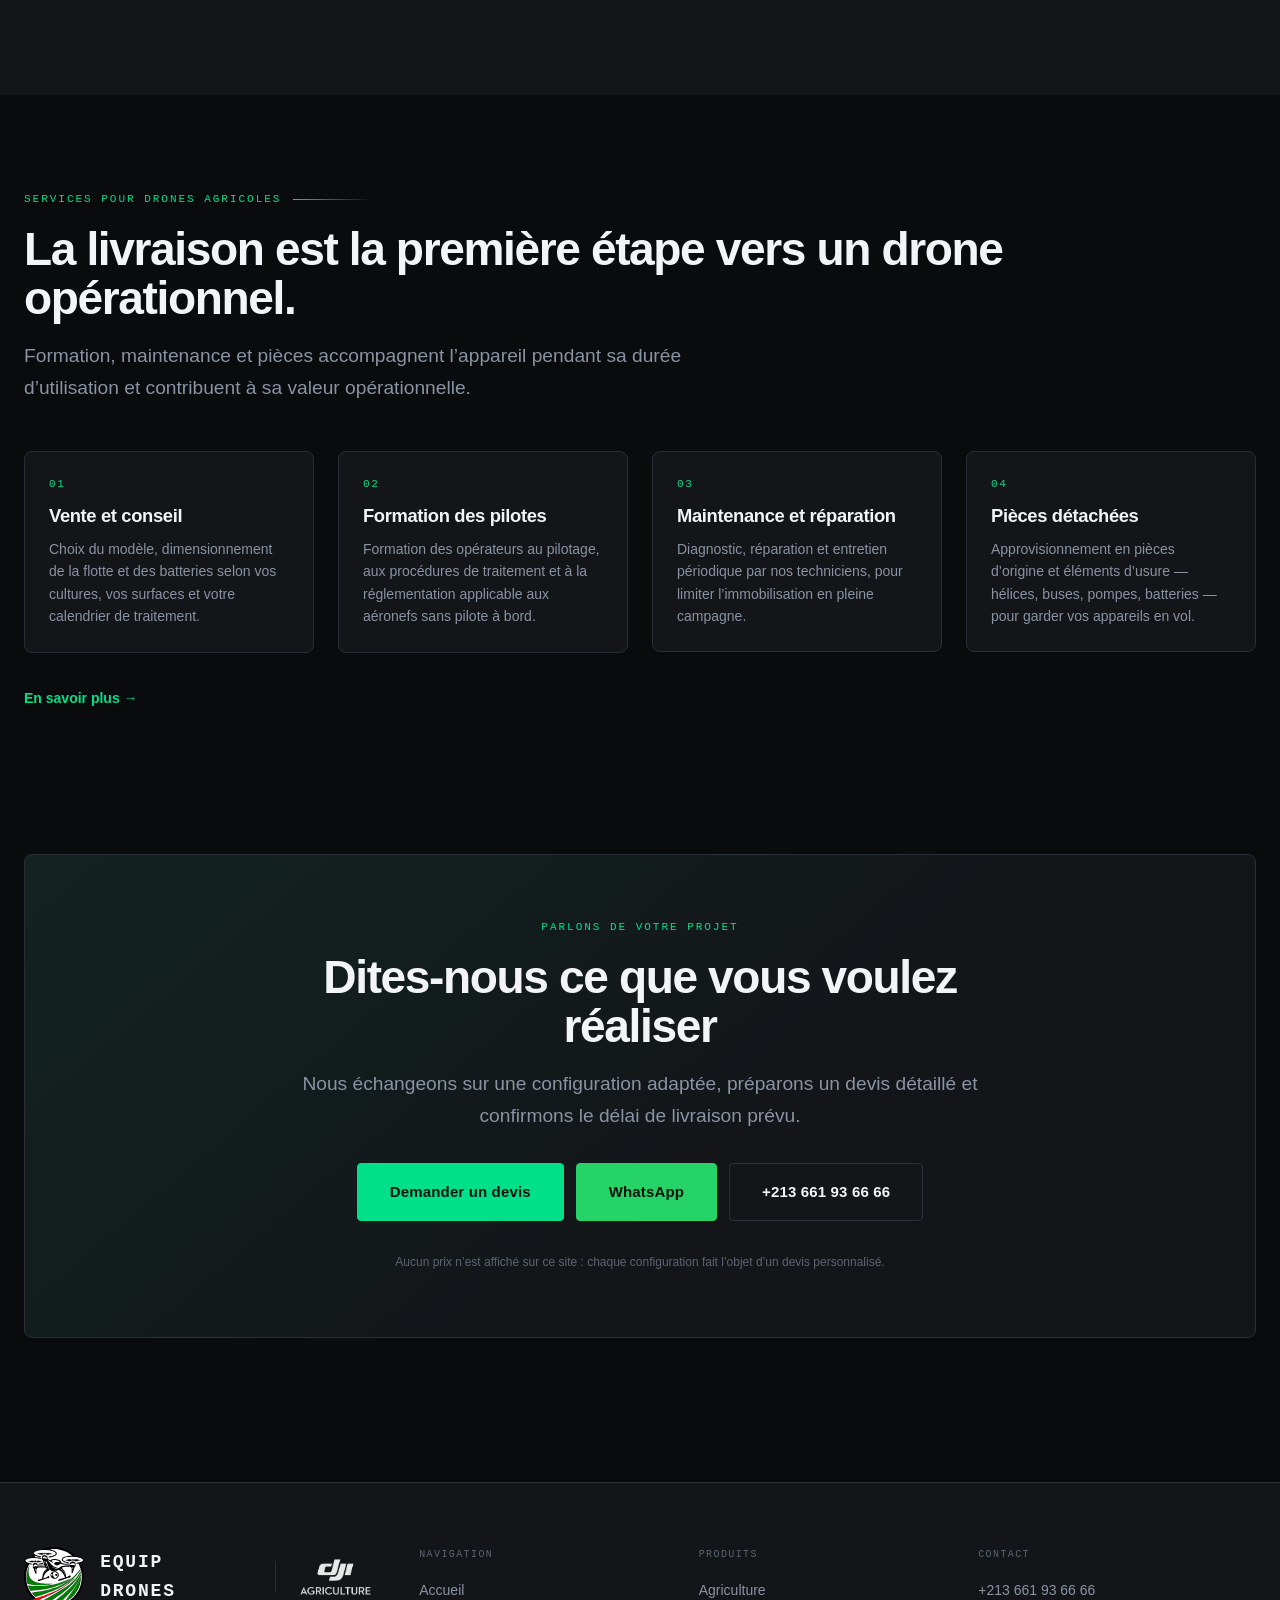
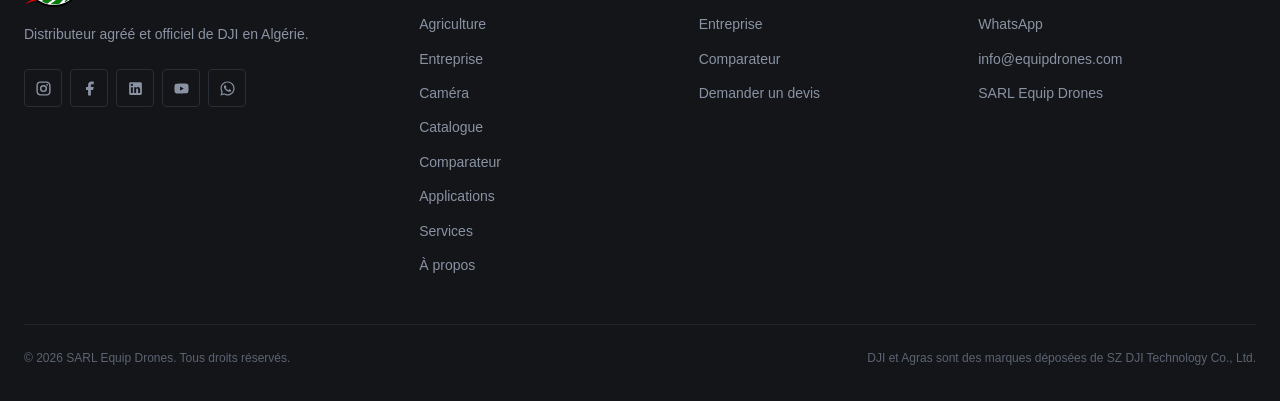
==== commit c8e71092: "feat(seo): add canonical links, OpenGraph social meta, and dynamic Product schema" ====
--- a/index.html
+++ b/index.html
@@ -7,6 +7,16 @@
 <meta name="description" content="SARL Equip Drones, distributeur officiel et agréé de DJI en Algérie : drones agricoles Agras, plateformes d’entreprise, formation de pilotes, maintenance et pièces détachées. Devis sur demande." data-i18n-attr="content:index.meta.description">
 <link rel="icon" href="assets/img/svg/Logo.svg" type="image/svg+xml">
 <link rel="canonical" href="https://equipdrones.com/">
+<meta property="og:type" content="website">
+<meta property="og:site_name" content="Equip Drones">
+<meta property="og:url" content="https://equipdrones.com/">
+<meta property="og:title" content="Equip Drones — Distributeur officiel DJI en Algérie">
+<meta property="og:description" content="SARL Equip Drones, distributeur officiel et agréé de DJI en Algérie : drones agricoles Agras, plateformes d'entreprise, formation de pilotes, maintenance et pièces détachées.">
+<meta property="og:image" content="https://equipdrones.com/assets/img/photos/hero-spray.jpg">
+<meta name="twitter:card" content="summary_large_image">
+<meta name="twitter:title" content="Equip Drones — Distributeur officiel DJI en Algérie">
+<meta name="twitter:description" content="SARL Equip Drones, distributeur officiel et agréé de DJI en Algérie : drones agricoles Agras, plateformes d'entreprise, formation de pilotes, maintenance et pièces détachées.">
+<meta name="twitter:image" content="https://equipdrones.com/assets/img/photos/hero-spray.jpg">
 <link rel="stylesheet" href="assets/css/site.css">
 <script type="application/ld+json">
 {
